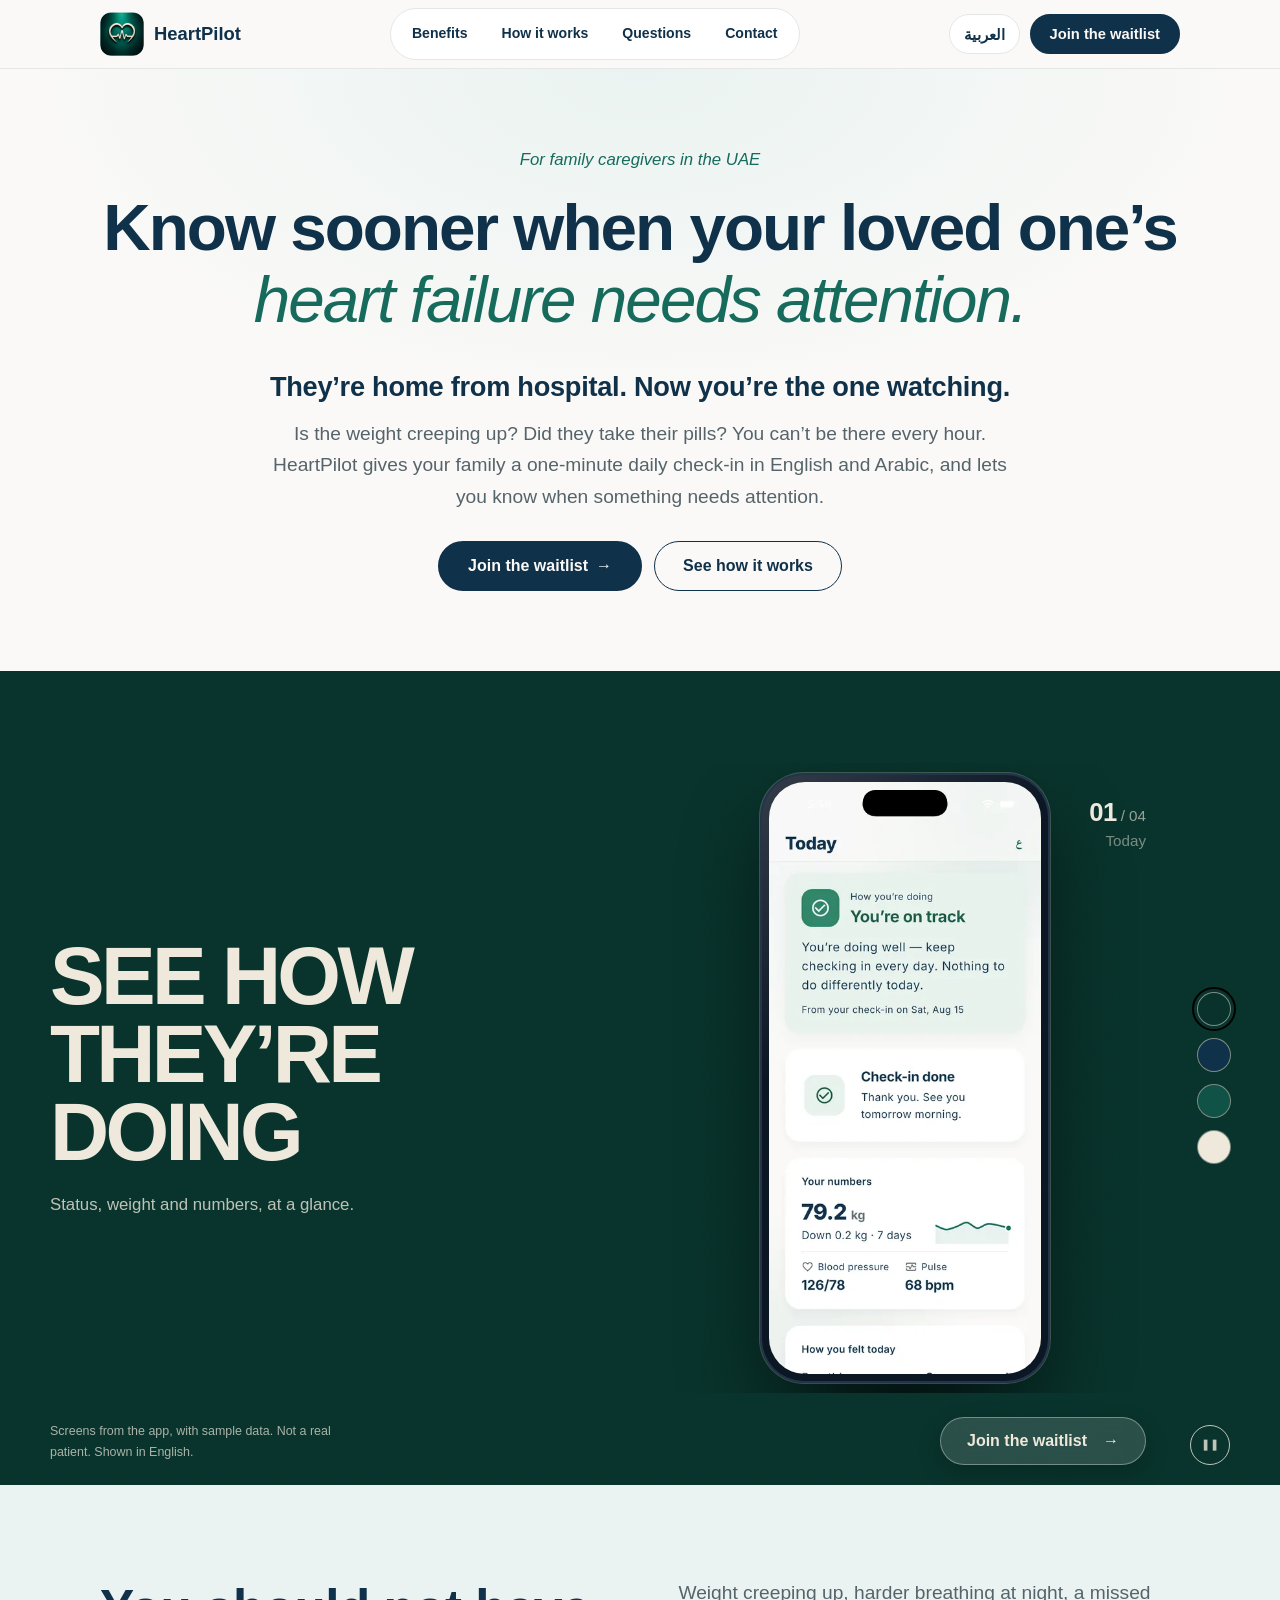
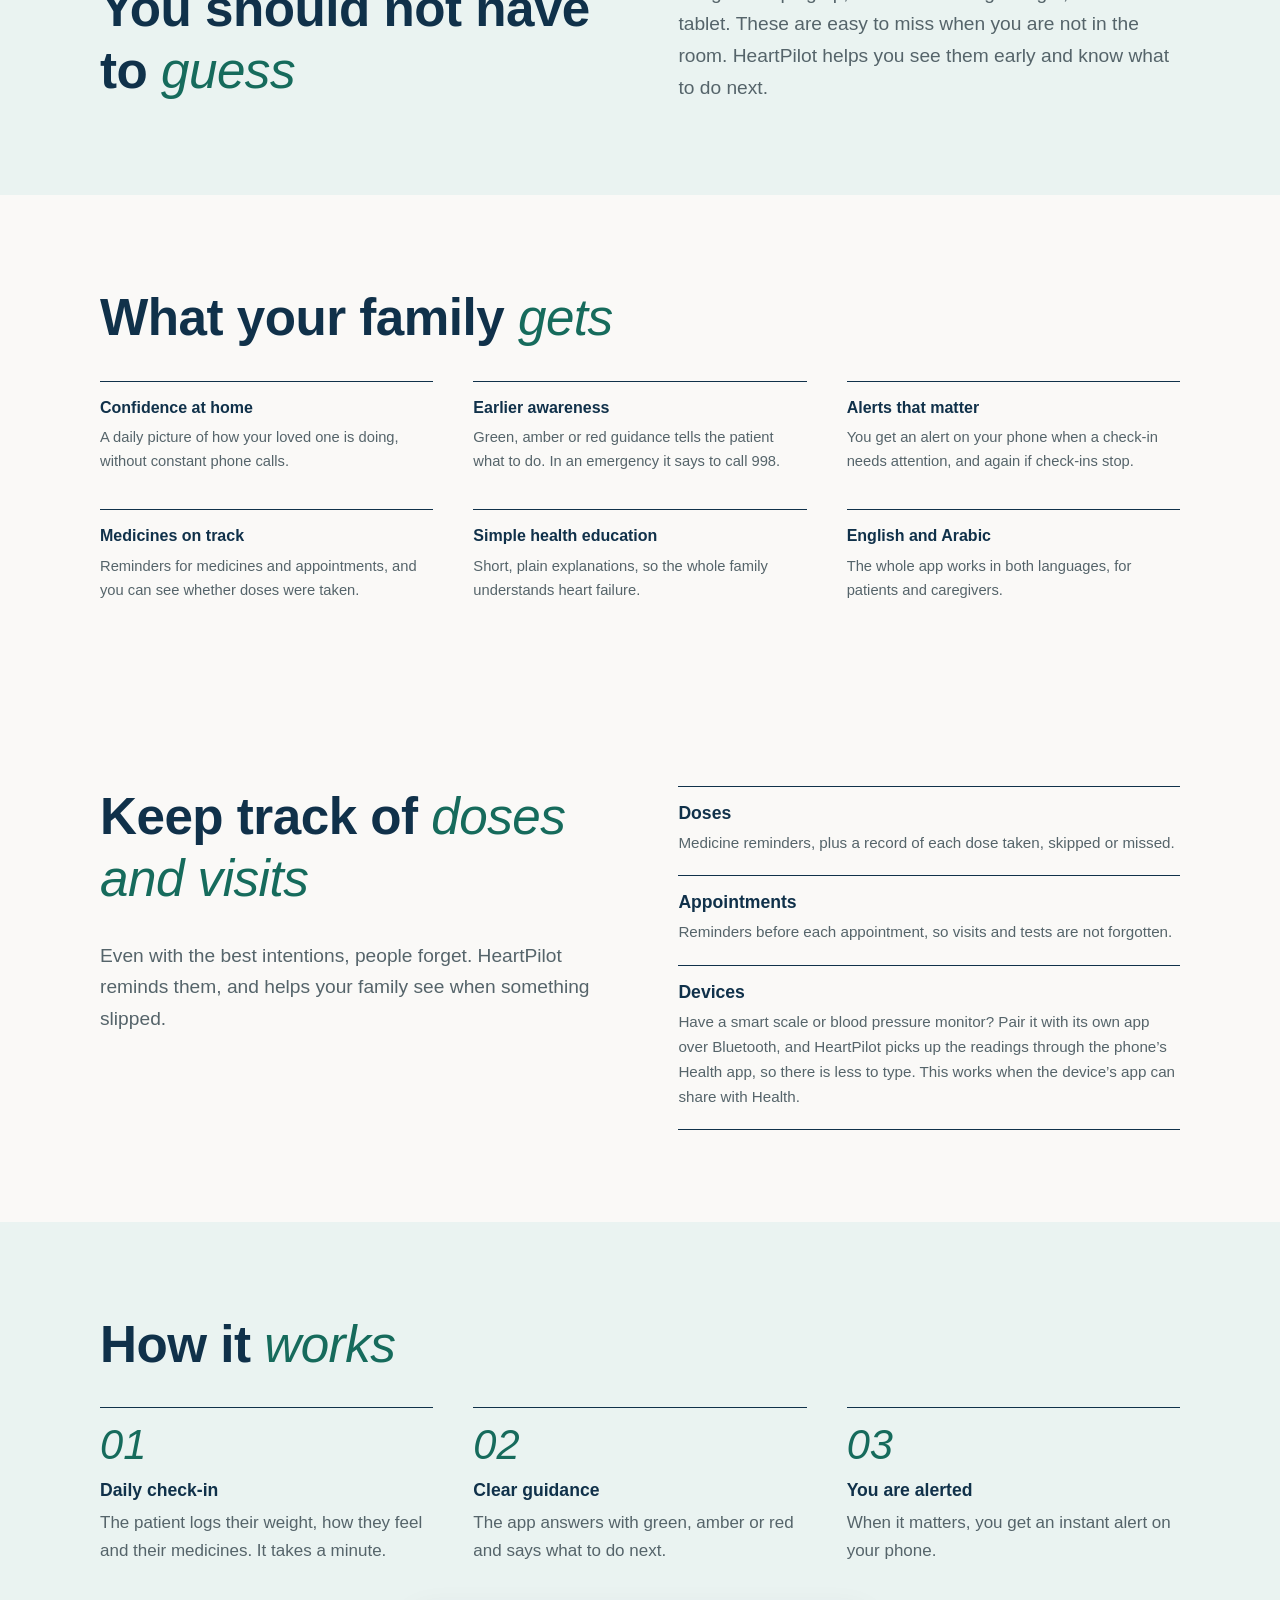
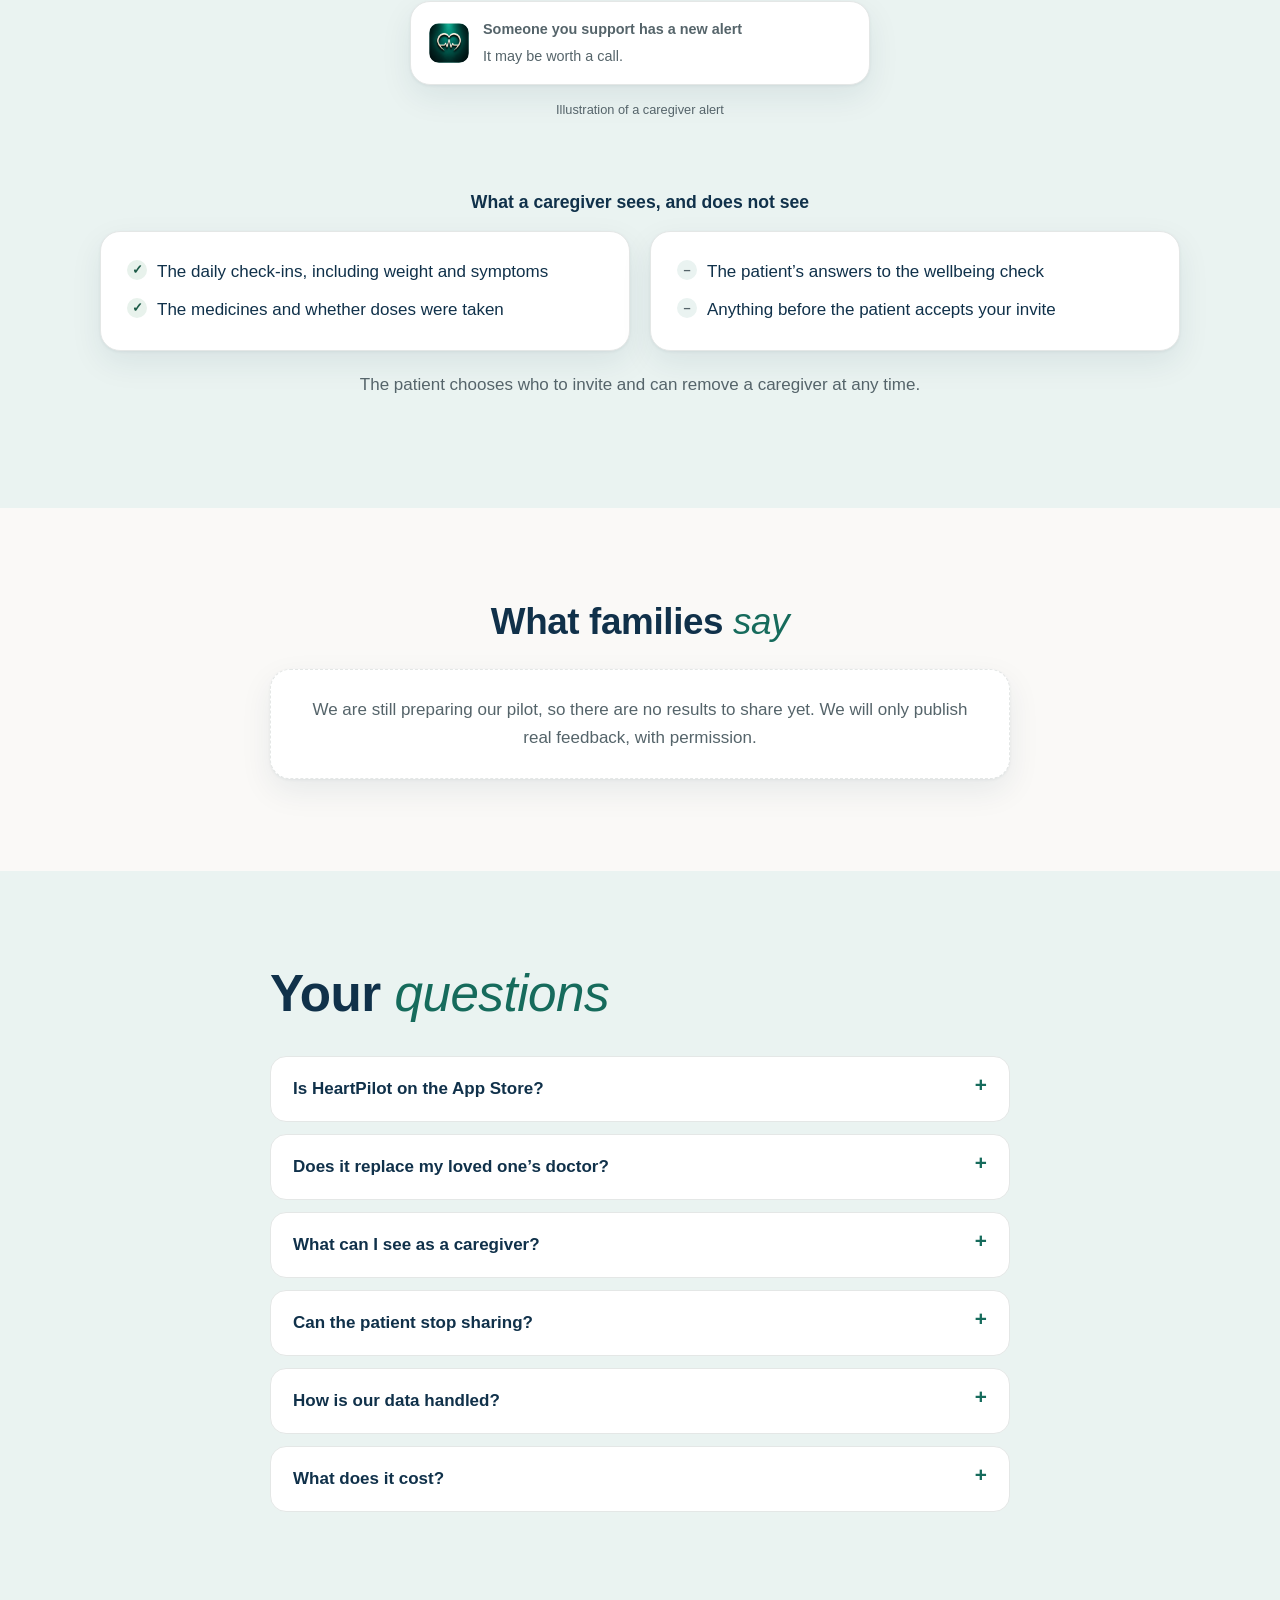
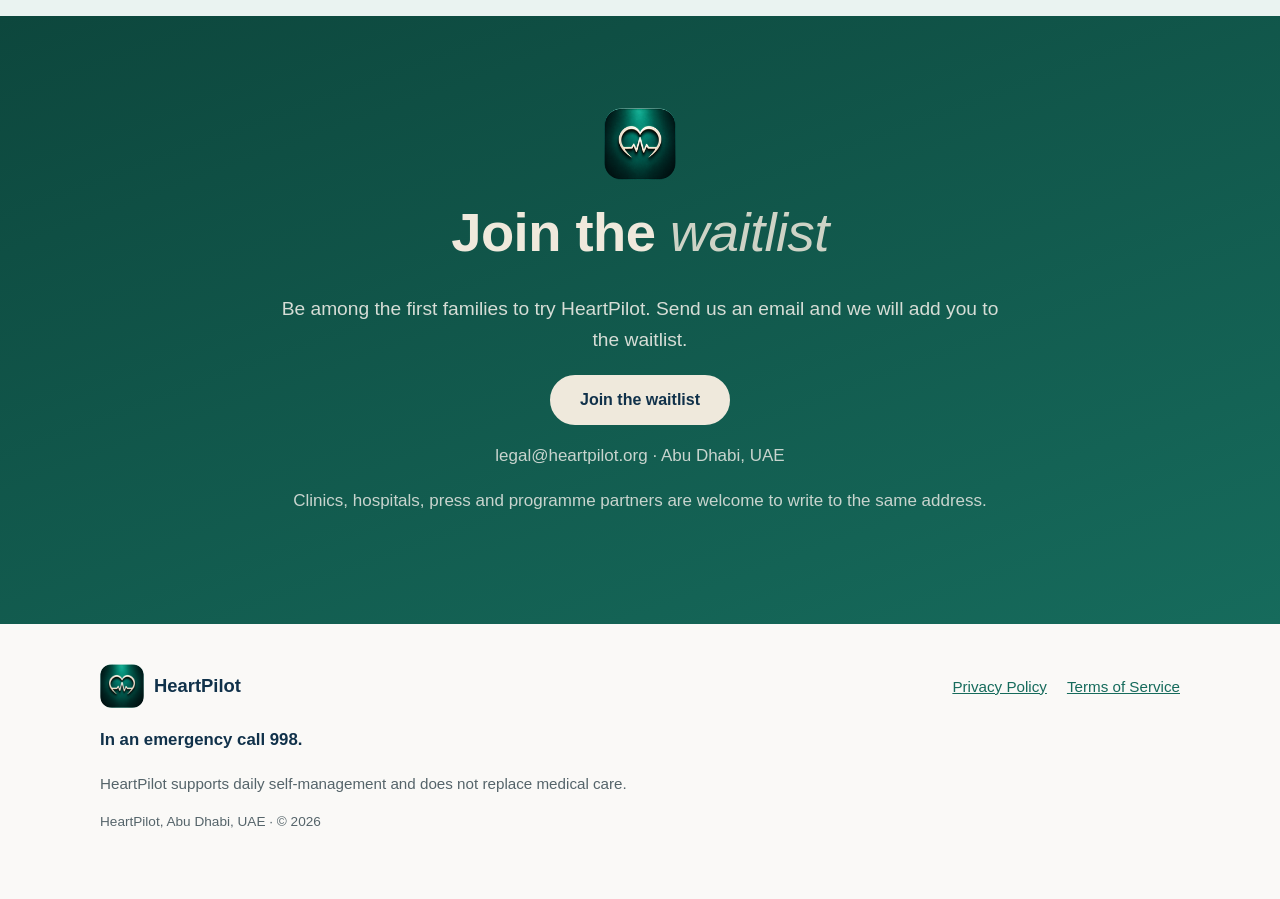
==== index.html @ 1397f82c "Full-bleed colourway swipe showcase for the app screens" ====
<!DOCTYPE html>
<html lang="en" dir="ltr">
<head>
<meta charset="utf-8">
<meta name="viewport" content="width=device-width, initial-scale=1">
<title>HeartPilot: heart failure care at home for UAE families | Join the waitlist</title>
<meta name="description" content="HeartPilot is a bilingual daily check-in app for people with heart failure. It tells patients what to do and alerts a family caregiver when it matters. In pilot preparation.">
<meta name="title-ar" content="هارت بايلوت: متابعة قصور القلب في البيت للعائلات في الإمارات | انضم إلى قائمة الانتظار">
<meta name="description-ar" content="هارت بايلوت تطبيق للفحص اليومي لمرضى قصور القلب بالعربية والإنجليزية. يخبر المريض بما يفعله وينبّه أحد أفراد العائلة عند الحاجة. قيد التحضير للتجربة.">
<meta name="theme-color" content="#FAF9F7" media="(prefers-color-scheme: light)">
<meta name="theme-color" content="#0B1E2B" media="(prefers-color-scheme: dark)">
<link rel="canonical" href="https://heartpilot.org/">
<link rel="icon" type="image/png" sizes="32x32" href="/assets/favicon-32.png">
<link rel="apple-touch-icon" href="/assets/apple-touch-icon.png">
<meta property="og:type" content="website">
<meta property="og:site_name" content="HeartPilot">
<meta property="og:title" content="HeartPilot: heart failure care at home for UAE families | Join the waitlist">
<meta property="og:description" content="HeartPilot is a bilingual daily check-in app for people with heart failure. It tells patients what to do and alerts a family caregiver when it matters. In pilot preparation.">
<meta property="og:url" content="https://heartpilot.org/">
<meta property="og:image" content="https://heartpilot.org/assets/og-image.png">
<meta property="og:image:width" content="1200">
<meta property="og:image:height" content="630">
<meta property="og:image:alt" content="HeartPilot, heart failure care that goes home with the patient">
<meta name="twitter:card" content="summary_large_image">
<meta name="twitter:title" content="HeartPilot: heart failure care at home for UAE families | Join the waitlist">
<meta name="twitter:description" content="HeartPilot is a bilingual daily check-in app for people with heart failure. It tells patients what to do and alerts a family caregiver when it matters. In pilot preparation.">
<meta name="twitter:image" content="https://heartpilot.org/assets/og-image.png">
<script type="application/ld+json">{"@context":"https://schema.org","@type":"Organization","name":"HeartPilot","url":"https://heartpilot.org/","logo":"https://heartpilot.org/assets/apple-touch-icon.png","email":"legal@heartpilot.org","address":{"@type":"PostalAddress","addressLocality":"Abu Dhabi","addressCountry":"AE"}}</script>
<link rel="stylesheet" href="/assets/css/styles.css">
<script src="/assets/js/main.js" defer></script>
</head>
<body>
<a class="skip" href="#main"><span data-l="en">Skip to content</span><span data-l="ar" lang="ar">انتقل إلى المحتوى</span></a>
<header class="site-header"><div class="wrap bar">
<a class="brand" href="/" aria-label="HeartPilot home" data-aria-en="HeartPilot home" data-aria-ar="HeartPilot، الصفحة الرئيسية"><img class="logo" src="/assets/logo-128.png" width="44" height="44" alt=""><span class="word">HeartPilot</span></a>
<nav class="pill-nav" aria-label="Page sections" data-aria-en="Page sections" data-aria-ar="أقسام الصفحة"><a href="#benefits"><span data-l="en">Benefits</span><span data-l="ar" lang="ar">المزايا</span></a><a href="#how"><span data-l="en">How it works</span><span data-l="ar" lang="ar">كيف يعمل</span></a><a href="#faq"><span data-l="en">Questions</span><span data-l="ar" lang="ar">أسئلة</span></a><a href="#contact"><span data-l="en">Contact</span><span data-l="ar" lang="ar">تواصل</span></a></nav>
<div class="tools">
<button type="button" class="lang" id="lang" aria-label="العربية, switch language to Arabic" data-aria-en="العربية, switch language to Arabic" data-aria-ar="English، التبديل إلى الإنجليزية"><span data-l="en" lang="ar">العربية</span><span data-l="ar">English</span></button>
<a class="btn btn-sm btn-dark" href="/#contact"><span data-l="en">Join the waitlist</span><span data-l="ar" lang="ar">انضم إلى قائمة الانتظار</span></a>
</div></div></header>
<main id="main">
<section class="hero"><div class="wrap center">
<p class="eyebrow tagline"><span data-l="en">For family caregivers in the UAE</span><span data-l="ar" lang="ar">لأفراد العائلة الذين يرعون مرضى قصور القلب في الإمارات</span></p>
<h1><span data-l="en">Know sooner when your loved one’s <em>heart failure needs attention.</em></span><span data-l="ar" lang="ar">اعرف مبكراً متى يحتاج مريض قصور القلب في عائلتك <em>إلى انتباه.</em></span></h1>
<p class="lead lead-hero"><span data-l="en"><strong>They’re home from hospital. Now you’re the one watching.</strong> Is the weight creeping up? Did they take their pills? You can’t be there every hour. HeartPilot gives your family a one-minute daily check-in in English and Arabic, and lets you know when something needs attention.</span><span data-l="ar" lang="ar"><strong>مريضكم عاد إلى البيت، والآن أنتم من يراقب.</strong> هل يزداد الوزن؟ هل أخذ أدويته؟ لا يمكنكم أن تكونوا بجانبه كل ساعة. يقدّم لكم هارت بايلوت فحصاً يومياً من دقيقة بالعربية والإنجليزية، ويُعلمكم عندما يحتاج أمر ما إلى انتباه.</span></p>
<div class="cta"><a class="btn btn-dark" href="#contact"><span data-l="en">Join the waitlist</span><span data-l="ar" lang="ar">انضم إلى قائمة الانتظار</span><i aria-hidden="true" class="arr">→</i></a><a class="btn btn-ghost" href="#how"><span data-l="en">See how it works</span><span data-l="ar" lang="ar">شاهد كيف يعمل</span></a></div>
</div></section>
<section class="show" id="screens" data-c="0" role="region" aria-roledescription="carousel" aria-label="Screens from the HeartPilot app, with sample data" data-aria-en="Screens from the HeartPilot app, with sample data" data-aria-ar="شاشات من تطبيق هارت بايلوت ببيانات تجريبية">
<div class="grain" aria-hidden="true"></div>
<h2 class="sr"><span data-l="en">Inside the app</span><span data-l="ar" lang="ar">داخل التطبيق</span></h2>
<div class="viewport"><div class="track" id="track"><div class="slide"><div class="si"><div class="s-copy"><h3 class="s-h"><span data-l="en">SEE HOW THEY’RE DOING</span><span data-l="ar" lang="ar">اعرفوا كيف حاله</span></h3><p><span data-l="en">Status, weight and numbers, at a glance.</span><span data-l="ar" lang="ar">الحالة والوزن والأرقام بنظرة واحدة.</span></p></div><div class="s-phone"><span class="shadow"></span><span class="ph2"><span class="notch"></span><img src="/assets/app-today.webp" width="420" height="913" alt="" loading="eager" decoding="async"></span></div><div class="s-meta"><b>01</b><span>/ 04</span><em><span data-l="en">Today</span><span data-l="ar" lang="ar">اليوم</span></em></div></div></div><div class="slide"><div class="si"><div class="s-copy"><h3 class="s-h"><span data-l="en">ONE MINUTE A DAY</span><span data-l="ar" lang="ar">دقيقة واحدة في اليوم</span></h3><p><span data-l="en">Weight and symptoms, in plain questions.</span><span data-l="ar" lang="ar">الوزن والأعراض بأسئلة بسيطة.</span></p></div><div class="s-phone"><span class="shadow"></span><span class="ph2"><span class="notch"></span><img src="/assets/app-checkin.webp" width="420" height="913" alt="" loading="eager" decoding="async"></span></div><div class="s-meta"><b>02</b><span>/ 04</span><em><span data-l="en">Daily check-in</span><span data-l="ar" lang="ar">الفحص اليومي</span></em></div></div></div><div class="slide"><div class="si"><div class="s-copy"><h3 class="s-h"><span data-l="en">DOSES, TAKEN OR MISSED</span><span data-l="ar" lang="ar">الجرعات، أُخذت أو فاتت</span></h3><p><span data-l="en">Reminders, and a record of every dose.</span><span data-l="ar" lang="ar">تذكيرات وسجل لكل جرعة.</span></p></div><div class="s-phone"><span class="shadow"></span><span class="ph2"><span class="notch"></span><img src="/assets/app-medicines.webp" width="420" height="913" alt="" loading="eager" decoding="async"></span></div><div class="s-meta"><b>03</b><span>/ 04</span><em><span data-l="en">Medicines</span><span data-l="ar" lang="ar">الأدوية</span></em></div></div></div><div class="slide"><div class="si"><div class="s-copy"><h3 class="s-h"><span data-l="en">SIMPLE HEALTH EDUCATION</span><span data-l="ar" lang="ar">تثقيف صحي مبسّط</span></h3><p><span data-l="en">Short, plain explanations for the whole family.</span><span data-l="ar" lang="ar">شروحات قصيرة وواضحة لكل العائلة.</span></p></div><div class="s-phone"><span class="shadow"></span><span class="ph2"><span class="notch"></span><img src="/assets/app-learn.webp" width="420" height="913" alt="" loading="eager" decoding="async"></span></div><div class="s-meta"><b>04</b><span>/ 04</span><em><span data-l="en">Learn</span><span data-l="ar" lang="ar">التعلّم</span></em></div></div></div><div class="slide" aria-hidden="true"><div class="si"><div class="s-copy"><h3 class="s-h"><span data-l="en">SEE HOW THEY’RE DOING</span><span data-l="ar" lang="ar">اعرفوا كيف حاله</span></h3><p><span data-l="en">Status, weight and numbers, at a glance.</span><span data-l="ar" lang="ar">الحالة والوزن والأرقام بنظرة واحدة.</span></p></div><div class="s-phone"><span class="shadow"></span><span class="ph2"><span class="notch"></span><img src="/assets/app-today.webp" width="420" height="913" alt="" loading="eager" decoding="async"></span></div><div class="s-meta"><b>01</b><span>/ 04</span><em><span data-l="en">Today</span><span data-l="ar" lang="ar">اليوم</span></em></div></div></div></div></div>
<div class="fixed"><div class="si fx">
<p class="show-cap"><span data-l="en">Screens from the app, with sample data. Not a real patient. Shown in English.</span><span data-l="ar" lang="ar">شاشات من التطبيق ببيانات تجريبية، وليست لمريض حقيقي. تظهر بالإنجليزية.</span></p>
<div class="swatches"><button type="button" class="sw on" data-i="0" aria-label="Show screen 1: Today" data-aria-en="Show screen 1: Today" data-aria-ar="عرض الشاشة 1: اليوم"></button><button type="button" class="sw" data-i="1" aria-label="Show screen 2: Daily check-in" data-aria-en="Show screen 2: Daily check-in" data-aria-ar="عرض الشاشة 2: الفحص اليومي"></button><button type="button" class="sw" data-i="2" aria-label="Show screen 3: Medicines" data-aria-en="Show screen 3: Medicines" data-aria-ar="عرض الشاشة 3: الأدوية"></button><button type="button" class="sw" data-i="3" aria-label="Show screen 4: Learn" data-aria-en="Show screen 4: Learn" data-aria-ar="عرض الشاشة 4: التعلّم"></button></div>
<a class="glass-cta" href="#contact"><span data-l="en">Join the waitlist</span><span data-l="ar" lang="ar">انضم إلى قائمة الانتظار</span><i aria-hidden="true" class="arr">→</i></a>
<button type="button" class="pause" id="pause" aria-pressed="false" aria-label="Pause the screens" data-aria-en="Pause the screens" data-aria-ar="إيقاف عرض الشاشات مؤقتاً">❚❚</button>
</div></div>
</section>
<section class="alt"><div class="wrap split">
<h2><span data-l="en">You should not have to <em>guess</em></span><span data-l="ar" lang="ar">لا ينبغي أن <em>تظل تخمّن</em></span></h2>
<p class="lead"><span data-l="en">Weight creeping up, harder breathing at night, a missed tablet. These are easy to miss when you are not in the room. HeartPilot helps you see them early and know what to do next.</span><span data-l="ar" lang="ar">زيادة الوزن شيئاً فشيئاً، وصعوبة التنفس في الليل، وجرعة منسية. أمور يسهل أن تفوتك حين لا تكون بجانب المريض. يساعدك هارت بايلوت على ملاحظتها مبكراً ومعرفة الخطوة التالية.</span></p>
</div></section>
<section id="benefits"><div class="wrap">
<div class="sec-head"><h2><span data-l="en">What your family <em>gets</em></span><span data-l="ar" lang="ar">ماذا <em>تحصل عائلتك</em></span></h2></div>
<ul class="grid"><li class="col"><h3><span data-l="en">Confidence at home</span><span data-l="ar" lang="ar">ثقة في البيت</span></h3><p><span data-l="en">A daily picture of how your loved one is doing, without constant phone calls.</span><span data-l="ar" lang="ar">صورة يومية عن حال مريضك، من دون اتصالات متكررة.</span></p></li><li class="col"><h3><span data-l="en">Earlier awareness</span><span data-l="ar" lang="ar">انتباه أبكر</span></h3><p><span data-l="en">Green, amber or red guidance tells the patient what to do. In an emergency it says to call 998.</span><span data-l="ar" lang="ar">إرشاد بالأخضر أو البرتقالي أو الأحمر يخبر المريض بما يفعله. وفي الطوارئ يطلب الاتصال بالرقم 998.</span></p></li><li class="col"><h3><span data-l="en">Alerts that matter</span><span data-l="ar" lang="ar">تنبيهات عند الحاجة</span></h3><p><span data-l="en">You get an alert on your phone when a check-in needs attention, and again if check-ins stop.</span><span data-l="ar" lang="ar">يصلك تنبيه على هاتفك عندما يحتاج تسجيل إلى انتباه، وعندما تتوقف التسجيلات.</span></p></li><li class="col"><h3><span data-l="en">Medicines on track</span><span data-l="ar" lang="ar">الأدوية في موعدها</span></h3><p><span data-l="en">Reminders for medicines and appointments, and you can see whether doses were taken.</span><span data-l="ar" lang="ar">تذكيرات بالأدوية والمواعيد، وترى هل أُخذت الجرعات.</span></p></li><li class="col"><h3><span data-l="en">Simple health education</span><span data-l="ar" lang="ar">تثقيف صحي مبسّط</span></h3><p><span data-l="en">Short, plain explanations, so the whole family understands heart failure.</span><span data-l="ar" lang="ar">شروحات قصيرة وواضحة ليفهم الجميع قصور القلب.</span></p></li><li class="col"><h3><span data-l="en">English and Arabic</span><span data-l="ar" lang="ar">العربية والإنجليزية</span></h3><p><span data-l="en">The whole app works in both languages, for patients and caregivers.</span><span data-l="ar" lang="ar">التطبيق كله بلغتين، للمرضى ولأفراد العائلة.</span></p></li></ul></div></section>
<section id="reminders"><div class="wrap split top">
<div><h2><span data-l="en">Keep track of <em>doses and visits</em></span><span data-l="ar" lang="ar">تابعوا <em>الجرعات والمواعيد</em></span></h2>
<p class="lead"><span data-l="en">Even with the best intentions, people forget. HeartPilot reminds them, and helps your family see when something slipped.</span><span data-l="ar" lang="ar">حتى مع أفضل النوايا، ينسى الناس. يذكّرهم هارت بايلوت، ويساعد عائلتكم على ملاحظة ما فات.</span></p></div>
<ul class="rows"><li class="row"><h3><span data-l="en">Doses</span><span data-l="ar" lang="ar">الجرعات</span></h3><p><span data-l="en">Medicine reminders, plus a record of each dose taken, skipped or missed.</span><span data-l="ar" lang="ar">تذكيرات بالأدوية، مع سجل لكل جرعة أُخذت أو تُركت أو فاتت.</span></p></li><li class="row"><h3><span data-l="en">Appointments</span><span data-l="ar" lang="ar">المواعيد</span></h3><p><span data-l="en">Reminders before each appointment, so visits and tests are not forgotten.</span><span data-l="ar" lang="ar">تذكيرات قبل كل موعد، حتى لا تُنسى الزيارات والفحوصات.</span></p></li><li class="row"><h3><span data-l="en">Devices</span><span data-l="ar" lang="ar">الأجهزة</span></h3><p><span data-l="en">Have a smart scale or blood pressure monitor? Pair it with its own app over Bluetooth, and HeartPilot picks up the readings through the phone’s Health app, so there is less to type. This works when the device’s app can share with Health.</span><span data-l="ar" lang="ar">هل لديكم ميزان ذكي أو جهاز ضغط؟ اربطوه بتطبيقه الخاص عبر البلوتوث، ويلتقط هارت بايلوت القراءات من تطبيق الصحة في الهاتف، فيقل ما يُكتب باليد. ينجح ذلك عندما يستطيع تطبيق الجهاز المشاركة مع تطبيق الصحة.</span></p></li></ul>
</div></section>
<section class="alt" id="how"><div class="wrap">
<div class="sec-head"><h2><span data-l="en">How it <em>works</em></span><span data-l="ar" lang="ar">كيف <em>يعمل</em></span></h2></div>
<ol class="steps">
<li class="step"><span class="num">01</span><h3><span data-l="en">Daily check-in</span><span data-l="ar" lang="ar">الفحص اليومي</span></h3><p><span data-l="en">The patient logs their weight, how they feel and their medicines. It takes a minute.</span><span data-l="ar" lang="ar">يسجّل المريض وزنه وشعوره وأدويته. يستغرق ذلك دقيقة واحدة.</span></p></li>
<li class="step"><span class="num">02</span><h3><span data-l="en">Clear guidance</span><span data-l="ar" lang="ar">إرشاد واضح</span></h3><p><span data-l="en">The app answers with green, amber or red and says what to do next.</span><span data-l="ar" lang="ar">يجيب التطبيق بالأخضر أو البرتقالي أو الأحمر ويقول ما يجب فعله بعد ذلك.</span></p></li>
<li class="step"><span class="num">03</span><h3><span data-l="en">You are alerted</span><span data-l="ar" lang="ar">يصلك تنبيه</span></h3><p><span data-l="en">When it matters, you get an instant alert on your phone.</span><span data-l="ar" lang="ar">عندما يستدعي الأمر ذلك، يصلك تنبيه فوري على هاتفك.</span></p></li>
</ol>
<div class="notif" role="img" aria-label="An illustration of a caregiver alert notification" data-aria-en="An illustration of a caregiver alert notification" data-aria-ar="رسم توضيحي لتنبيه يصل إلى أحد أفراد العائلة"><img class="logo" src="/assets/logo-128.png" width="40" height="40" alt=""><div><b><span data-l="en">Someone you support has a new alert</span><span data-l="ar" lang="ar">لدى شخص تدعمه تنبيه جديد</span></b><span><span data-l="en">It may be worth a call.</span><span data-l="ar" lang="ar">قد يستحق الأمر مكالمة.</span></span></div></div>
<p class="cap center"><span data-l="en">Illustration of a caregiver alert</span><span data-l="ar" lang="ar">رسم توضيحي لتنبيه يصل إلى أحد أفراد العائلة</span></p>
<h3 class="sub"><span data-l="en">What a caregiver sees, and does not see</span><span data-l="ar" lang="ar">ما يراه أحد أفراد العائلة وما لا يراه</span></h3>
<div class="two"><div class="card"><ul class="ticks"><li><span data-l="en">The daily check-ins, including weight and symptoms</span><span data-l="ar" lang="ar">التسجيلات اليومية، ومنها الوزن والأعراض</span></li><li><span data-l="en">The medicines and whether doses were taken</span><span data-l="ar" lang="ar">الأدوية، وهل أُخذت الجرعات</span></li></ul></div>
<div class="card"><ul class="crosses"><li><span data-l="en">The patient’s answers to the wellbeing check</span><span data-l="ar" lang="ar">إجابات المريض عن فحص الحالة النفسية</span></li><li><span data-l="en">Anything before the patient accepts your invite</span><span data-l="ar" lang="ar">أي شيء قبل أن يوافق المريض على دعوتك</span></li></ul></div></div>
<p class="center muted"><span data-l="en">The patient chooses who to invite and can remove a caregiver at any time.</span><span data-l="ar" lang="ar">المريض هو من يختار من يدعوه، ويمكنه إزالة أي شخص في أي وقت.</span></p>
</div></section>
<section id="proof"><div class="wrap narrow center">
<h2><span data-l="en">What families <em>say</em></span><span data-l="ar" lang="ar">ماذا <em>تقول العائلات</em></span></h2>
<!-- PLACEHOLDER: add real testimonials, pilot results or clinician endorsements here, with permission. Nothing is invented. -->
<div class="card ph-card"><p><span data-l="en">We are still preparing our pilot, so there are no results to share yet. We will only publish real feedback, with permission.</span><span data-l="ar" lang="ar">ما زلنا نحضّر للتجربة، فلا توجد نتائج لنشرها بعد. وسننشر فقط آراء حقيقية وبموافقة أصحابها.</span></p></div>
</div></section>
<section class="alt" id="faq"><div class="wrap narrow">
<div class="sec-head"><h2><span data-l="en">Your <em>questions</em></span><span data-l="ar" lang="ar">أسئلة <em>شائعة</em></span></h2></div>
<details class="faq"><summary><span data-l="en">Is HeartPilot on the App Store?</span><span data-l="ar" lang="ar">هل هارت بايلوت متوفر في App Store؟</span></summary><p><span data-l="en">Not yet. It is in pilot preparation and in TestFlight testing. Join the waitlist and we will tell you when you can try it.</span><span data-l="ar" lang="ar">ليس بعد. التطبيق قيد التحضير للتجربة ونختبره عبر TestFlight. انضم إلى قائمة الانتظار وسنخبرك عندما تتاح لك التجربة.</span></p></details><details class="faq"><summary><span data-l="en">Does it replace my loved one’s doctor?</span><span data-l="ar" lang="ar">هل يغني عن طبيب مريضي؟</span></summary><p><span data-l="en">No. HeartPilot supports daily self-management and does not replace medical care. In an emergency call 998.</span><span data-l="ar" lang="ar">لا. يساعد هارت بايلوت على المتابعة اليومية الذاتية، ولا يغني عن الرعاية الطبية. في حالة الطوارئ اتصل بالرقم 998.</span></p></details><details class="faq"><summary><span data-l="en">What can I see as a caregiver?</span><span data-l="ar" lang="ar">ماذا أرى بصفتي أحد أفراد العائلة؟</span></summary><p><span data-l="en">The daily check-ins, the medicines and whether doses were taken. You do not see the patient’s answers to the wellbeing check.</span><span data-l="ar" lang="ar">التسجيلات اليومية والأدوية وهل أُخذت الجرعات. لا ترى إجابات المريض عن فحص الحالة النفسية.</span></p></details><details class="faq"><summary><span data-l="en">Can the patient stop sharing?</span><span data-l="ar" lang="ar">هل يستطيع المريض إيقاف المشاركة؟</span></summary><p><span data-l="en">Yes. The patient chooses who to invite and can remove a caregiver at any time. Patients and caregivers can also delete their account inside the app.</span><span data-l="ar" lang="ar">نعم. المريض هو من يختار من يدعوه ويمكنه إزالة أي شخص في أي وقت. ويمكن للمريض ولأفراد العائلة أيضاً حذف حسابهم من داخل التطبيق.</span></p></details><details class="faq"><summary><span data-l="en">How is our data handled?</span><span data-l="ar" lang="ar">كيف تُعالج بياناتنا؟</span></summary><p><span data-l="en">Under our published Privacy Policy, which you can read before you join.</span><span data-l="ar" lang="ar">وفق سياسة الخصوصية المنشورة، ويمكنك قراءتها قبل الانضمام.</span></p></details><details class="faq"><summary><span data-l="en">What does it cost?</span><span data-l="ar" lang="ar">كم تبلغ التكلفة؟</span></summary><p><span data-l="en">Pricing has not been announced yet.</span><span data-l="ar" lang="ar">لم يُعلن عن الأسعار بعد.</span></p></details>
</div></section>
<section class="cta-band" id="contact"><div class="wrap narrow center">
<img class="logo logo-lg" src="/assets/logo-128.png" width="72" height="72" alt="">
<h2><span data-l="en">Join the <em>waitlist</em></span><span data-l="ar" lang="ar">انضم إلى <em>قائمة الانتظار</em></span></h2>
<p class="lead"><span data-l="en">Be among the first families to try HeartPilot. Send us an email and we will add you to the waitlist.</span><span data-l="ar" lang="ar">كن بين أولى العائلات التي تجرب هارت بايلوت. راسلنا وسنضيفك إلى قائمة الانتظار.</span></p>
<p><a class="btn" id="mail" href="mailto:legal@heartpilot.org?subject=HeartPilot%20waitlist" data-subj-en="HeartPilot waitlist" data-subj-ar="قائمة انتظار هارت بايلوت"><span data-l="en">Join the waitlist</span><span data-l="ar" lang="ar">انضم إلى قائمة الانتظار</span></a></p>
<p class="muted"><span dir="ltr" class="ltr">legal@heartpilot.org</span> · <span data-l="en">Abu Dhabi, UAE</span><span data-l="ar" lang="ar">أبوظبي، الإمارات</span></p>
<p class="muted"><span data-l="en">Clinics, hospitals, press and programme partners are welcome to write to the same address.</span><span data-l="ar" lang="ar">نرحب بالعيادات والمستشفيات والصحافة وشركاء البرامج للكتابة إلى العنوان نفسه.</span></p>
</div></section>
</main>
<footer class="site-footer"><div class="wrap">
<div class="foot-top"><span class="brand"><img class="logo" src="/assets/logo-128.png" width="44" height="44" alt=""><span class="word">HeartPilot</span></span>
<ul class="foot-links"><li><a href="/privacy-policy.html"><span data-l="en">Privacy Policy</span><span data-l="ar" lang="ar">سياسة الخصوصية</span></a></li><li><a href="/terms-of-service.html"><span data-l="en">Terms of Service</span><span data-l="ar" lang="ar">شروط الخدمة</span></a></li></ul></div>
<p class="emerg"><strong><span data-l="en">In an emergency call 998.</span><span data-l="ar" lang="ar">في حالة الطوارئ اتصل بالرقم 998.</span></strong></p>
<p><span data-l="en">HeartPilot supports daily self-management and does not replace medical care.</span><span data-l="ar" lang="ar">يساعد هارت بايلوت على المتابعة اليومية الذاتية، ولا يغني عن الرعاية الطبية.</span></p>
<p class="small"><span data-l="en">HeartPilot, Abu Dhabi, UAE</span><span data-l="ar" lang="ar">هارت بايلوت، أبوظبي، الإمارات العربية المتحدة</span> · &copy; 2026</p>
</div></footer>
</body>
</html>
---- assets/css/styles.css ----
/* HeartPilot landing page. Arial throughout, no external requests.
   Colours are the app's own theme: brand teal #166B5C, navy #10314A, canvas #FAF9F7, and the cream of the app icon. */
:root{
  --bg:#FAF9F7;--surface:#fff;--ink:#10314A;--muted:#55646A;--line:#E4E7E6;--alt:#EAF3F1;
  --teal:#166B5C;--teal-ink:#fff;--teal-text:#166B5C;--deep:#0D473D;--cream:#EFE9DC;
  --g:#2E8367;--a:#C9821F;--r:#BF453B;
  --shadow:0 1px 3px rgba(16,49,74,.06),0 12px 32px rgba(16,49,74,.08);
  --font:Arial,"Helvetica Neue",Helvetica,sans-serif;--radius:20px;
}
@media (prefers-color-scheme:dark){:root{
  --bg:#0C1B26;--surface:#12293A;--ink:#EDEFEA;--muted:#A9B6BC;--line:#234052;--alt:#0F2330;
  --teal:#79B0A5;--teal-ink:#08322B;--teal-text:#8CC2B7;--deep:#08322B;
  --shadow:0 1px 3px rgba(0,0,0,.4),0 16px 40px rgba(0,0,0,.35);
}}
*,*::before,*::after{box-sizing:border-box}
html{scroll-behavior:smooth;scroll-padding-top:84px;-webkit-text-size-adjust:100%}
body{margin:0;background:var(--bg);color:var(--ink);font-family:var(--font);font-size:17px;line-height:1.65;-webkit-font-smoothing:antialiased}
html[lang=ar] body{line-height:1.85}
html[lang=en] [data-l=ar],html[lang=ar] [data-l=en]{display:none!important}
img,svg{max-width:100%}
a{color:var(--teal-text)}
h1,h2,h3{font-family:var(--font);color:var(--ink);line-height:1.2;margin:0 0 .5em;font-weight:700}
html[lang=ar] h1,html[lang=ar] h2,html[lang=ar] h3{line-height:1.45}
h1{font-size:clamp(2rem,5.6vw,3.4rem);letter-spacing:-.02em}
h2{font-size:clamp(1.6rem,3.8vw,2.3rem);letter-spacing:-.01em}
h3{font-size:1.1rem}
html[lang=ar] h1,html[lang=ar] h2{letter-spacing:0}
p{margin:0 0 1em}
.wrap{width:min(1080px,100% - 40px);margin-inline:auto}
.narrow{max-width:740px}.center{text-align:center}
.muted{color:var(--muted)}.ltr{unicode-bidi:isolate}
.lead{font-size:clamp(1.05rem,2.2vw,1.2rem);color:var(--muted)}
:focus-visible{outline:3px solid var(--teal-text);outline-offset:3px;border-radius:6px}
.skip{position:absolute;inset-inline-start:12px;top:-60px;background:var(--ink);color:var(--bg);padding:10px 16px;border-radius:10px;z-index:100;text-decoration:none}
.skip:focus{top:12px}
/* buttons */
.btn{display:inline-flex;align-items:center;justify-content:center;min-height:50px;padding:0 28px;border-radius:999px;background:var(--teal);color:var(--teal-ink);font:700 1rem var(--font);text-decoration:none;border:2px solid var(--teal);cursor:pointer;transition:transform .2s,box-shadow .2s;white-space:nowrap}
.btn:hover{transform:translateY(-2px);box-shadow:0 10px 24px rgba(22,107,92,.28)}
.btn-sm{min-height:40px;padding:0 18px;font-size:.92rem}
/* header */
.site-header{position:sticky;top:0;z-index:50;background:color-mix(in srgb,var(--bg) 88%,transparent);backdrop-filter:blur(14px);-webkit-backdrop-filter:blur(14px);border-block-end:1px solid var(--line)}
.bar{display:flex;align-items:center;justify-content:space-between;gap:12px;min-height:68px}
.brand{display:inline-flex;align-items:center;gap:10px;color:var(--ink);text-decoration:none;font-weight:700;font-size:1.15rem}
.logo{width:44px;height:44px;border-radius:12px;display:block}.logo-lg{width:72px;height:72px;border-radius:18px;margin:0 auto 20px}
.tools{display:flex;align-items:center;gap:10px}
.lang{min-height:40px;padding:0 14px;border-radius:999px;border:1px solid var(--line);background:var(--surface);color:var(--ink);font:700 .92rem var(--font);cursor:pointer}
.lang:hover{border-color:var(--ink)}
@media (max-width:420px){.btn-sm{padding:0 12px;font-size:.85rem}.brand .word{display:none}}
/* hero (layout after the supplied reference: centred headline, italic second line, glass cards around a central visual) */
.hero{padding:clamp(36px,6vw,80px) 0 clamp(40px,6vw,72px);background:radial-gradient(900px 480px at 50% 0%,var(--alt),transparent 70%);overflow:hidden}
.eyebrow{display:inline-block;margin:0 0 18px;color:var(--teal-text);font-style:italic;font-size:1.05rem}
html[lang=ar] .eyebrow{font-style:normal;font-weight:700;font-size:.95rem}
.hero h1{font-size:clamp(2.1rem,5.2vw,4.1rem);line-height:1.1;letter-spacing:-.03em;max-width:19em;margin-inline:auto;text-wrap:balance}
.hero h1 em{display:block;font-style:italic;font-weight:400;color:var(--teal-text)}
html[lang=ar] .hero h1{font-size:clamp(1.8rem,4.4vw,3.3rem);line-height:1.4}html[lang=ar] .hero h1 em{font-style:normal;font-weight:700}
.hero .lead{max-width:40em;margin:0 auto 28px}
.cta{display:flex;flex-wrap:wrap;gap:12px;justify-content:center;margin:0 0 8px}
.btn-dark{background:var(--ink);border-color:var(--ink);color:var(--bg)}
.btn-dark:hover{box-shadow:0 10px 24px rgba(16,49,74,.3)}
.btn-ghost{background:var(--surface);color:var(--ink);border:1px solid var(--line)}
.btn-ghost:hover{border-color:var(--ink);box-shadow:none}
.arr{font-style:normal;margin-inline-start:8px}html[dir=rtl] .arr{display:inline-block;transform:scaleX(-1)}
.stage{position:relative;max-width:1040px;margin:44px auto 0;height:clamp(420px,52vw,560px);clip-path:inset(0 -300px 0 -300px)}
.badge{position:absolute;inset-inline-end:7%;top:18px;width:104px;height:104px;color:var(--teal-text);z-index:5}
.badge svg{width:100%;height:100%;overflow:visible}
.badge text{font:700 9.5px Arial,sans-serif;letter-spacing:.18em;fill:currentColor}
html[lang=ar] .badge text{letter-spacing:0;font-size:11px}
.spin{transform-origin:60px 60px;animation:spin 28s linear infinite}
@keyframes spin{to{transform:rotate(360deg)}}
@media (max-width:640px){.badge{display:none}}
.notch{position:absolute;top:18px;inset-inline:0;margin-inline:auto;width:84px;height:24px;background:#000;border-radius:14px;z-index:2}
.screen{height:100%;border-radius:34px;background:#FAF9F7;padding:52px 14px 14px;display:flex;flex-direction:column;gap:10px;color:#10314A;overflow:hidden}
.s-top b{font-size:1.4rem}
.s-card{border-radius:18px;padding:14px;text-align:start}
.s-ok{display:flex;gap:12px;align-items:center;background:#E8F2EC}
.s-ico{width:42px;height:42px;border-radius:13px;background:#2E8367;display:grid;place-items:center;flex:none}
.s-ok small,.s-num small{display:block;font-size:.72rem;color:#5F6B70}
.s-ok strong{font-size:1.02rem;color:#1C5A47;line-height:1.25;display:block}
.s-num{background:#fff;box-shadow:0 2px 10px rgba(16,49,74,.07);position:relative}
.s-num strong{font-size:1.9rem;line-height:1.2}.s-num i{font-size:.9rem;font-style:normal;color:#5F6B70}
.spark{width:96px;position:absolute;inset-inline-end:14px;bottom:16px;color:#166B5C}
.s-done{background:#fff;box-shadow:0 2px 10px rgba(16,49,74,.07);display:flex;flex-direction:column;gap:2px}
.s-done b{font-size:.95rem}.s-done span{font-size:.8rem;color:#5F6B70}
.gcard{position:absolute;width:210px;padding:16px 18px;border-radius:20px;background:color-mix(in srgb,var(--surface) 82%,transparent);backdrop-filter:blur(12px);-webkit-backdrop-filter:blur(12px);border:1px solid var(--line);box-shadow:var(--shadow);text-align:start;z-index:5}
.gcard b{display:block;font-size:.95rem;margin:8px 0 4px}.gcard span{font-size:.85rem;color:var(--muted);display:block}
.gcard svg{color:var(--teal-text)}.gcard .logo{width:30px;height:30px;border-radius:8px}
.g-left{inset-inline-start:1%;top:170px;transform:rotate(-6deg)}
.g-right{inset-inline-end:1%;top:230px;transform:rotate(5deg)}
html[dir=rtl] .g-left{transform:rotate(6deg)}html[dir=rtl] .g-right{transform:rotate(-5deg)}
.stage-note{position:absolute;inset-inline-start:3%;top:60px;margin:0;font-size:.85rem;color:var(--muted);text-align:start;max-width:200px;z-index:5}
.stage-note i{display:block;width:28px;height:2px;background:var(--line);margin-bottom:8px}
.stage-tag{position:absolute;inset-inline-end:2%;bottom:56px;margin:0;font-size:.85rem;color:var(--muted);text-align:end;max-width:170px;z-index:5}
.cap{font-size:.8rem;color:var(--muted);margin:0;padding:14px 0 28px}
@media (max-width:900px){.gcard{width:170px;padding:12px 14px}.g-left{top:150px}.g-right{top:215px}.stage-note,.stage-tag{display:none}}
@media (max-width:640px){.stage{height:480px}.phone{height:520px}.g-left{inset-inline-start:-6px;top:385px;width:150px}.g-right{inset-inline-end:-6px;top:415px;width:150px}.gcard span{display:none}}
/* header pill nav */
.pill-nav{display:flex;gap:2px;padding:5px;border-radius:999px;background:var(--surface);border:1px solid var(--line)}
.pill-nav a{padding:8px 16px;border-radius:999px;text-decoration:none;color:var(--ink);font-weight:700;font-size:.88rem}
.pill-nav a:hover{background:var(--alt)}
@media (max-width:860px){.pill-nav{display:none}}
/* sections */
section{padding:clamp(52px,8vw,92px) 0}
.alt{background:var(--alt)}
.sec-head{margin-bottom:32px;text-align:center}
.card{background:var(--surface);border:1px solid var(--line);border-radius:var(--radius);padding:26px;box-shadow:var(--shadow)}
.card p{color:var(--muted);margin:0}
.grid,.steps{list-style:none;margin:0;padding:0;display:grid;grid-template-columns:repeat(3,1fr);gap:20px}
.num{display:grid;place-items:center;width:38px;height:38px;border-radius:12px;background:var(--teal);color:var(--teal-ink);font-weight:700;margin-bottom:14px}
.notif{display:flex;gap:14px;align-items:center;max-width:460px;margin:36px auto 0;padding:14px 18px;border-radius:20px;background:var(--surface);border:1px solid var(--line);box-shadow:var(--shadow)}
.notif .logo{width:40px;height:40px;border-radius:10px;flex:none}
.notif b{display:block;font-size:.95rem}.notif span{font-size:.9rem;color:var(--muted)}
.sub{text-align:center;margin:44px 0 18px}
.two{display:grid;grid-template-columns:1fr 1fr;gap:20px;margin-bottom:20px}
.ticks,.crosses{list-style:none;margin:0;padding:0}
.ticks li,.crosses li{position:relative;padding-inline-start:30px;margin:0 0 10px}
.ticks li:last-child,.crosses li:last-child{margin:0}
.ticks li::before,.crosses li::before{position:absolute;inset-inline-start:0;top:.15em;width:20px;height:20px;border-radius:50%;display:grid;place-items:center;font-size:.8rem;font-weight:700;line-height:1}
.ticks li::before{content:"✓";background:#E8F2EC;color:#1C5A47}
.crosses li::before{content:"–";background:var(--alt);color:var(--muted)}
.ph-card{margin-top:24px;border-style:dashed}
.faq{background:var(--surface);border:1px solid var(--line);border-radius:16px;margin:0 0 12px;padding:0 22px}
.faq summary{cursor:pointer;font-weight:700;padding:18px 0;list-style:none;display:flex;justify-content:space-between;gap:12px}
.faq summary::-webkit-details-marker{display:none}
.faq summary::after{content:"+";font-size:1.3rem;color:var(--teal-text);line-height:1}
.faq[open] summary::after{content:"–"}
.faq p{color:var(--muted);padding-bottom:18px;margin:0}
.cta-band{background:linear-gradient(160deg,var(--deep),var(--teal));color:#EFE9DC}
.cta-band h2{color:#EFE9DC}.cta-band .lead{color:#D6DDD6}.cta-band .muted{color:#C8D4CE}
.cta-band .btn{background:#EFE9DC;border-color:#EFE9DC;color:#10314A}
.site-footer{padding:40px 0 52px;font-size:.95rem;color:var(--muted)}
.foot-top{display:flex;flex-wrap:wrap;gap:16px;justify-content:space-between;align-items:center;margin-bottom:18px}
.foot-links{display:flex;gap:20px;list-style:none;margin:0;padding:0}
.emerg{color:var(--ink);font-size:1.05rem}.small{font-size:.85rem}
@media (max-width:900px){.grid,.steps{grid-template-columns:1fr 1fr}.two{grid-template-columns:1fr}}
@media (max-width:620px){.grid,.steps{grid-template-columns:1fr}.card{padding:22px}}
@keyframes rise{from{opacity:0;transform:translateY(24px)}to{opacity:1;transform:none}}
@media (prefers-reduced-motion:reduce){*,*::before,*::after{animation:none!important;transition:none!important;scroll-behavior:auto!important}}

/* editorial touches after the supplied references */
h2 em{font-style:italic;font-weight:400;color:var(--teal-text)}
html[lang=ar] h2 em{font-style:normal;font-weight:700}
.btn-ghost{background:transparent;border:1.5px solid var(--ink)}
.split{display:grid;grid-template-columns:1fr 1fr;gap:clamp(24px,6vw,80px);align-items:center}
.split h2{font-size:clamp(2rem,4.6vw,3.2rem);margin:0}
.split .lead{margin:0}
@media (max-width:760px){.split{grid-template-columns:1fr}}
.grid{gap:36px 40px}
.col{list-style:none;border-top:1px solid var(--ink);padding-top:16px}
.col h3{font-size:1rem;margin:0 0 8px}.col p{font-size:.92rem;color:var(--muted);margin:0}
.steps{gap:36px 40px}
.step{list-style:none;border-top:1px solid var(--ink);padding-top:16px}
.step .num{display:block;width:auto;height:auto;background:none;color:var(--teal-text);font-size:2.6rem;font-style:italic;font-weight:400;line-height:1;margin-bottom:14px}
.step h3{margin:0 0 8px}.step p{color:var(--muted);margin:0}
.sec-head{text-align:start;max-width:none}
.sec-head h2{font-size:clamp(2rem,4.6vw,3.2rem)}
.cta-band h2{font-size:clamp(2rem,5vw,3.4rem)}
.cta-band h2 em{color:#EFE9DC;opacity:.85}
.lead-hero{max-width:34em}
.lead-hero strong{display:block;color:var(--ink);font-size:clamp(1.25rem,2.8vw,1.7rem);line-height:1.3;margin-bottom:.5em;letter-spacing:-.01em}
.split.top{align-items:start}
.rows{list-style:none;margin:0;padding:0}
.row{border-top:1px solid var(--ink);padding:16px 0 20px}
.row:last-child{border-bottom:1px solid var(--ink)}
.row h3{margin:0 0 6px}.row p{margin:0;color:var(--muted);font-size:.95rem}
#reminders h2{margin-bottom:.6em}


/* showcase: full-bleed colour blocks; the whole slide swipes left while the background blends to the next colourway */
.sr{position:absolute;width:1px;height:1px;overflow:hidden;clip:rect(0 0 0 0);white-space:nowrap}
.show{position:relative;overflow:hidden;color:#EFE9DC;background:#08322B;transition:background-color .55s ease,color .55s ease;isolation:isolate}
.show[data-c="0"]{background:#08322B;color:#EFE9DC}
.show[data-c="1"]{background:#10314A;color:#EFE9DC}
.show[data-c="2"]{background:#115247;color:#EFE9DC}
.show[data-c="3"]{background:#EFE9DC;color:#10314A}
.grain{position:absolute;inset:0;z-index:3;pointer-events:none;opacity:.16;mix-blend-mode:overlay;background-image:url("data:image/svg+xml;utf8,<svg xmlns='http://www.w3.org/2000/svg' width='160' height='160'><filter id='n'><feTurbulence type='fractalNoise' baseFrequency='.9' numOctaves='2' stitchTiles='stitch'/></filter><rect width='100%25' height='100%25' filter='url(%23n)' opacity='.7'/></svg>")}
.viewport{overflow:hidden;position:relative;z-index:1}
.track{display:flex;width:500%;direction:ltr;transition:transform .55s cubic-bezier(.16,.92,.24,1.05);will-change:transform}
.track.snap{transition:none}
.slide{width:20%;flex:none;height:clamp(600px,70vh,720px)}
html[dir=rtl] .slide{direction:rtl}
.si{width:min(1180px,100% - 48px);margin-inline:auto;height:100%;position:relative}
.slide .si{display:grid;grid-template-columns:minmax(0,1.1fr) minmax(0,.9fr);align-items:center;gap:24px;padding-inline-end:84px}
.s-h{font:900 clamp(2.4rem,6.4vw,5.4rem)/.95 var(--font);letter-spacing:-.045em;text-transform:uppercase;margin:0 0 20px;color:inherit}
html[lang=ar] .s-h{text-transform:none;letter-spacing:0;line-height:1.25;font-size:clamp(2.2rem,5.6vw,4.6rem)}
.s-copy p{max-width:22em;opacity:.78;margin:0;font-size:1.05rem;color:inherit}
.s-phone{position:relative;justify-self:center;width:min(290px,100%)}
.ph2{position:relative;display:block;background:#0B1623;border-radius:44px;padding:9px;box-shadow:0 0 0 1px rgba(239,233,220,.22),inset 0 0 0 2px #223249,0 40px 80px rgba(0,0,0,.45);background-image:linear-gradient(135deg,rgba(255,255,255,.16),transparent 35%)}
.ph2 img{display:block;width:100%;height:auto;border-radius:36px}
.ph2 .notch{top:17px}
.shadow{position:absolute;left:8%;right:8%;bottom:-26px;height:34px;background:radial-gradient(closest-side,rgba(0,0,0,.55),transparent);filter:blur(8px)}
.s-meta{position:absolute;top:34px;inset-inline-end:84px;text-align:end;line-height:1.2}
.s-meta b{font-size:1.6rem;letter-spacing:-.02em}.s-meta span{opacity:.6;font-size:.95rem;margin-inline-start:4px}.s-meta em{display:block;font-style:normal;opacity:.8;font-size:.9rem;margin-top:4px}
.fixed{position:absolute;inset:0;z-index:4;pointer-events:none}
.fixed .si{height:100%}
.fixed > .si > *{pointer-events:auto}
.show-cap{position:absolute;inset-inline-start:0;bottom:22px;margin:0;font-size:.78rem;opacity:.7;max-width:24em}
.swatches{position:absolute;inset-inline-end:0;top:50%;transform:translateY(-50%);display:flex;flex-direction:column;gap:14px}
.sw{width:32px;height:32px;border-radius:50%;padding:0;cursor:pointer;border:0;box-shadow:0 0 0 1px rgba(239,233,220,.5);transition:transform .3s}
.sw:nth-child(1){background:#08322B}.sw:nth-child(2){background:#10314A}.sw:nth-child(3){background:#115247}.sw:nth-child(4){background:#EFE9DC}
.show[data-c="3"] .sw{box-shadow:0 0 0 1px rgba(16,49,74,.45)}
.sw.on{outline:2px solid currentColor;outline-offset:4px}
.show :focus-visible{outline:3px solid currentColor;outline-offset:4px}
.glass-cta{position:absolute;inset-inline-end:84px;bottom:20px;display:inline-flex;align-items:center;gap:8px;min-height:48px;padding:0 26px;border-radius:999px;background:rgba(255,255,255,.14);border:1px solid rgba(255,255,255,.35);backdrop-filter:blur(14px);-webkit-backdrop-filter:blur(14px);color:inherit;font:700 1rem var(--font);text-decoration:none;box-shadow:0 8px 24px rgba(0,0,0,.2)}
.show[data-c="3"] .glass-cta{background:rgba(16,49,74,.1);border-color:rgba(16,49,74,.35)}
.glass-cta:hover{background:rgba(255,255,255,.24)}
.pause{position:absolute;inset-inline-end:0;bottom:20px;width:40px;height:40px;border-radius:50%;border:1px solid currentColor;background:none;color:inherit;font-size:.7rem;cursor:pointer;opacity:.8}
@media (max-width:760px){
  .slide{height:640px}
  .slide .si{grid-template-columns:1fr;align-content:start;padding-inline-end:56px;padding-top:44px;gap:20px}
  .s-h{font-size:clamp(2.1rem,10vw,3rem)}
  .s-phone{width:min(200px,60%);justify-self:center}
  .s-meta{top:12px;inset-inline-end:56px}
  .swatches{gap:10px}.sw{width:30px;height:30px}
  .glass-cta{inset-inline-end:56px;bottom:16px;min-height:44px;padding:0 18px;font-size:.92rem}
  .show-cap{display:none}.pause{bottom:16px}
}
@media (prefers-reduced-motion:reduce){.track,.show{transition:none}}
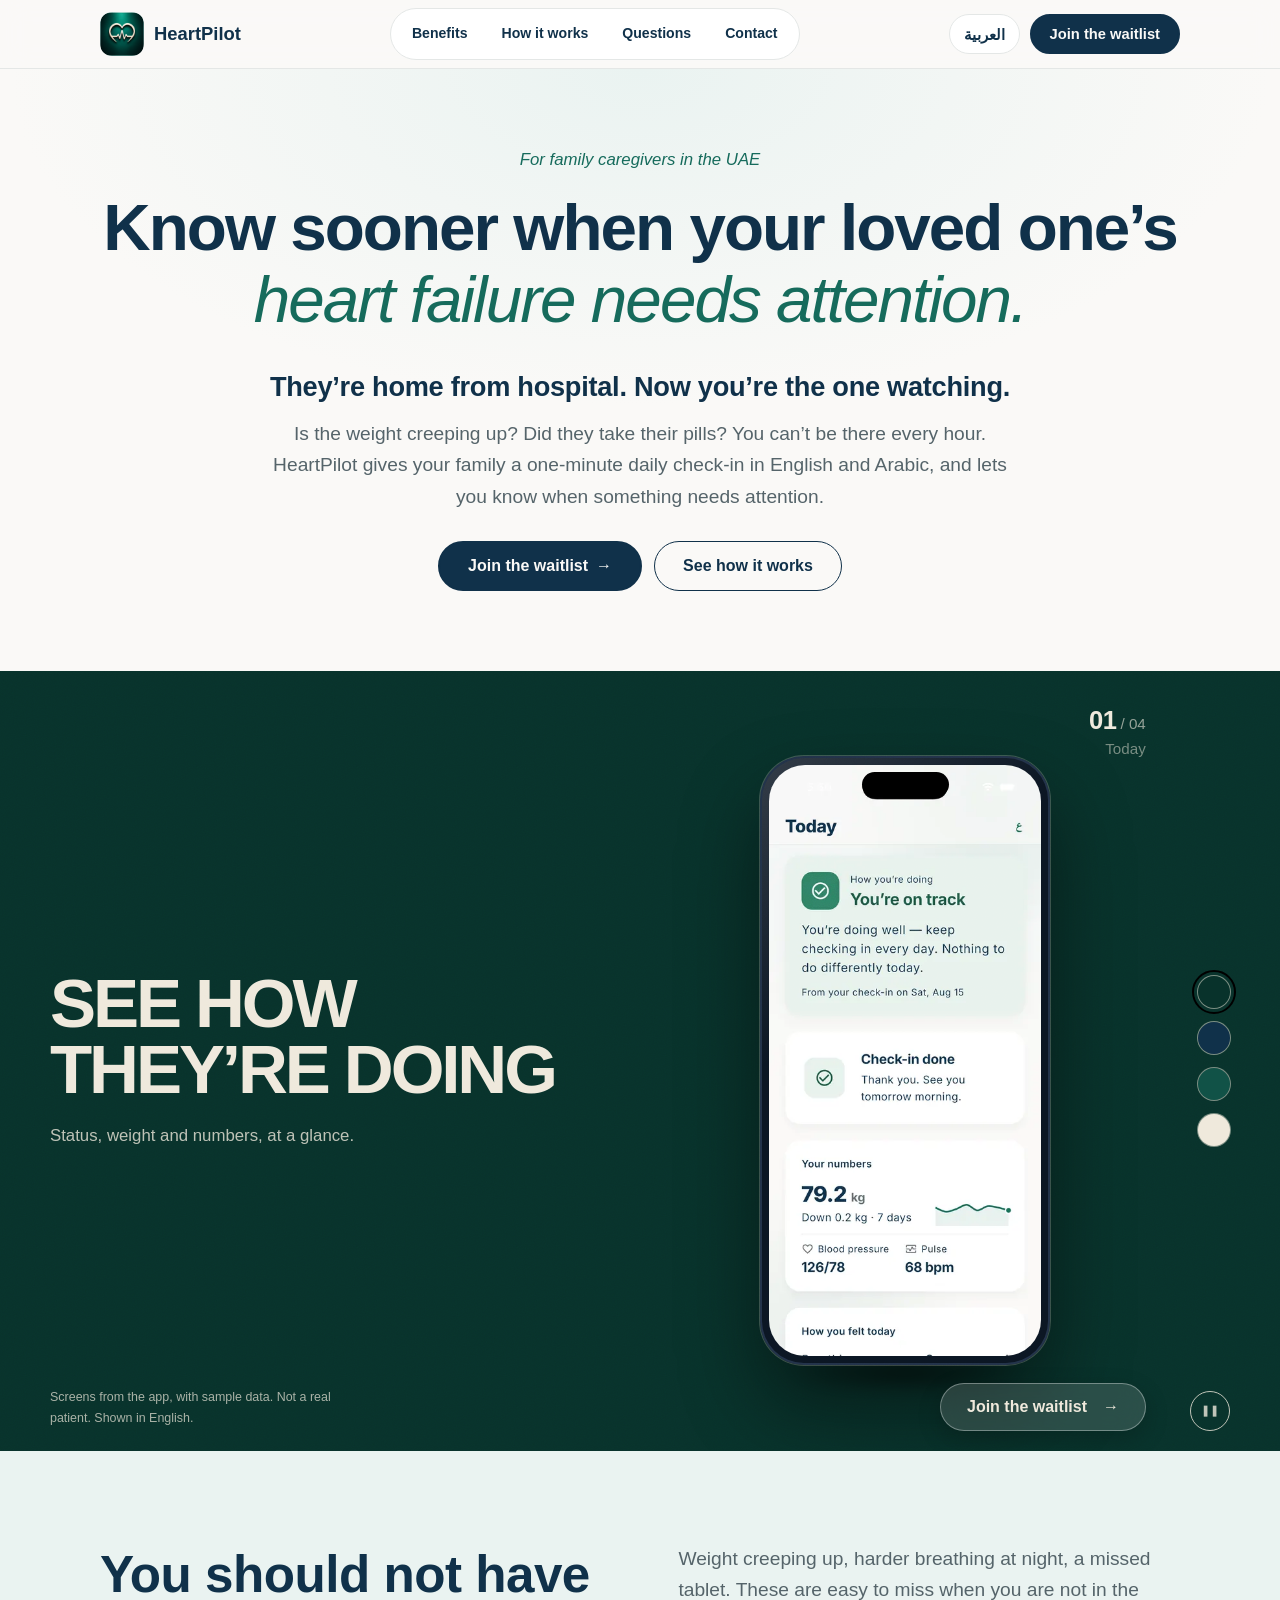
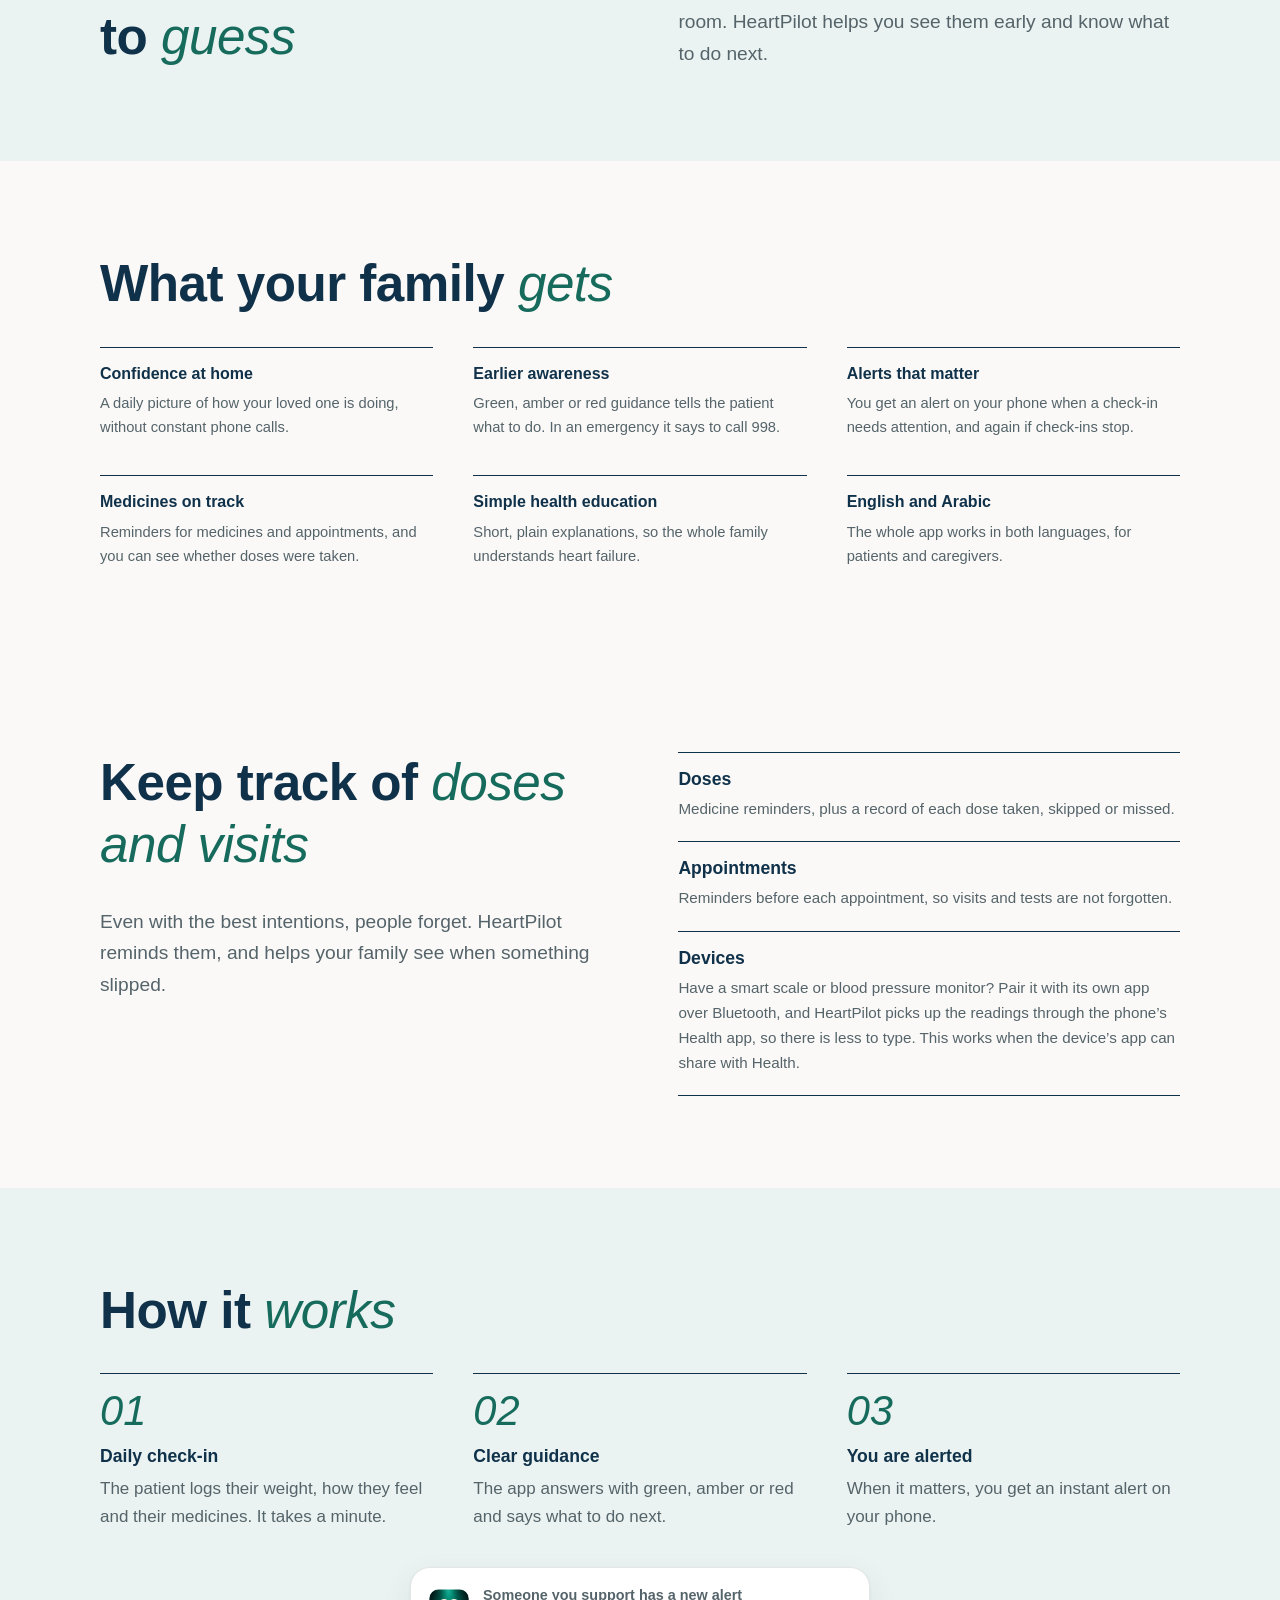
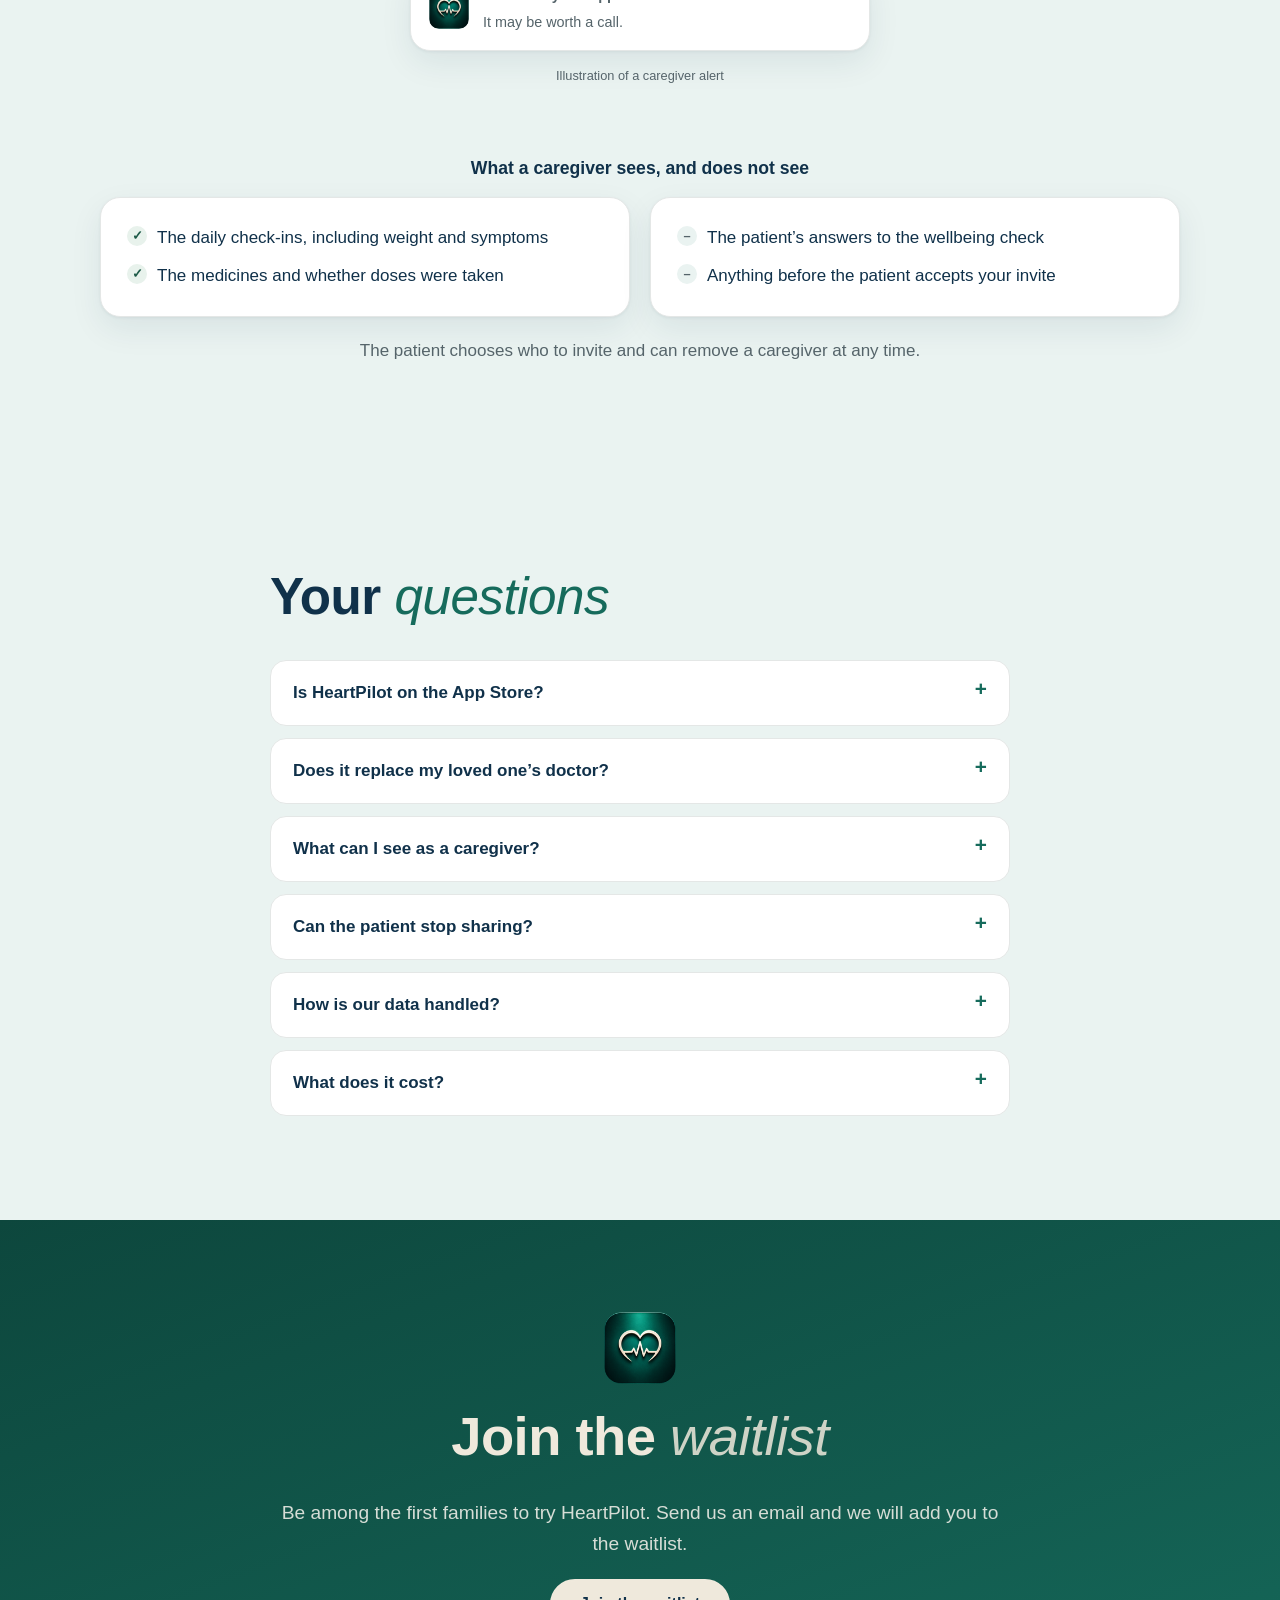
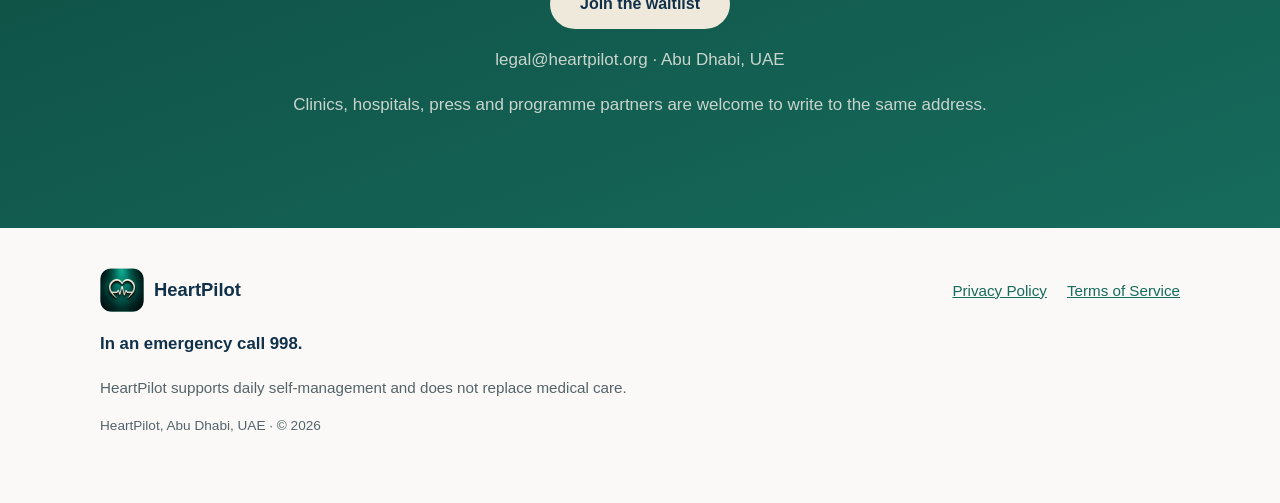
==== commit 2512d798: "Remove the families section, smoother screen swipe, email form for the waitlist" ====
--- a/index.html
+++ b/index.html
@@ -82,11 +82,6 @@
 <div class="card"><ul class="crosses"><li><span data-l="en">The patient’s answers to the wellbeing check</span><span data-l="ar" lang="ar">إجابات المريض عن فحص الحالة النفسية</span></li><li><span data-l="en">Anything before the patient accepts your invite</span><span data-l="ar" lang="ar">أي شيء قبل أن يوافق المريض على دعوتك</span></li></ul></div></div>
 <p class="center muted"><span data-l="en">The patient chooses who to invite and can remove a caregiver at any time.</span><span data-l="ar" lang="ar">المريض هو من يختار من يدعوه، ويمكنه إزالة أي شخص في أي وقت.</span></p>
 </div></section>
-<section id="proof"><div class="wrap narrow center">
-<h2><span data-l="en">What families <em>say</em></span><span data-l="ar" lang="ar">ماذا <em>تقول العائلات</em></span></h2>
-<!-- PLACEHOLDER: add real testimonials, pilot results or clinician endorsements here, with permission. Nothing is invented. -->
-<div class="card ph-card"><p><span data-l="en">We are still preparing our pilot, so there are no results to share yet. We will only publish real feedback, with permission.</span><span data-l="ar" lang="ar">ما زلنا نحضّر للتجربة، فلا توجد نتائج لنشرها بعد. وسننشر فقط آراء حقيقية وبموافقة أصحابها.</span></p></div>
-</div></section>
 <section class="alt" id="faq"><div class="wrap narrow">
 <div class="sec-head"><h2><span data-l="en">Your <em>questions</em></span><span data-l="ar" lang="ar">أسئلة <em>شائعة</em></span></h2></div>
 <details class="faq"><summary><span data-l="en">Is HeartPilot on the App Store?</span><span data-l="ar" lang="ar">هل هارت بايلوت متوفر في App Store؟</span></summary><p><span data-l="en">Not yet. It is in pilot preparation and in TestFlight testing. Join the waitlist and we will tell you when you can try it.</span><span data-l="ar" lang="ar">ليس بعد. التطبيق قيد التحضير للتجربة ونختبره عبر TestFlight. انضم إلى قائمة الانتظار وسنخبرك عندما تتاح لك التجربة.</span></p></details><details class="faq"><summary><span data-l="en">Does it replace my loved one’s doctor?</span><span data-l="ar" lang="ar">هل يغني عن طبيب مريضي؟</span></summary><p><span data-l="en">No. HeartPilot supports daily self-management and does not replace medical care. In an emergency call 998.</span><span data-l="ar" lang="ar">لا. يساعد هارت بايلوت على المتابعة اليومية الذاتية، ولا يغني عن الرعاية الطبية. في حالة الطوارئ اتصل بالرقم 998.</span></p></details><details class="faq"><summary><span data-l="en">What can I see as a caregiver?</span><span data-l="ar" lang="ar">ماذا أرى بصفتي أحد أفراد العائلة؟</span></summary><p><span data-l="en">The daily check-ins, the medicines and whether doses were taken. You do not see the patient’s answers to the wellbeing check.</span><span data-l="ar" lang="ar">التسجيلات اليومية والأدوية وهل أُخذت الجرعات. لا ترى إجابات المريض عن فحص الحالة النفسية.</span></p></details><details class="faq"><summary><span data-l="en">Can the patient stop sharing?</span><span data-l="ar" lang="ar">هل يستطيع المريض إيقاف المشاركة؟</span></summary><p><span data-l="en">Yes. The patient chooses who to invite and can remove a caregiver at any time. Patients and caregivers can also delete their account inside the app.</span><span data-l="ar" lang="ar">نعم. المريض هو من يختار من يدعوه ويمكنه إزالة أي شخص في أي وقت. ويمكن للمريض ولأفراد العائلة أيضاً حذف حسابهم من داخل التطبيق.</span></p></details><details class="faq"><summary><span data-l="en">How is our data handled?</span><span data-l="ar" lang="ar">كيف تُعالج بياناتنا؟</span></summary><p><span data-l="en">Under our published Privacy Policy, which you can read before you join.</span><span data-l="ar" lang="ar">وفق سياسة الخصوصية المنشورة، ويمكنك قراءتها قبل الانضمام.</span></p></details><details class="faq"><summary><span data-l="en">What does it cost?</span><span data-l="ar" lang="ar">كم تبلغ التكلفة؟</span></summary><p><span data-l="en">Pricing has not been announced yet.</span><span data-l="ar" lang="ar">لم يُعلن عن الأسعار بعد.</span></p></details>
@@ -107,5 +102,17 @@
 <p><span data-l="en">HeartPilot supports daily self-management and does not replace medical care.</span><span data-l="ar" lang="ar">يساعد هارت بايلوت على المتابعة اليومية الذاتية، ولا يغني عن الرعاية الطبية.</span></p>
 <p class="small"><span data-l="en">HeartPilot, Abu Dhabi, UAE</span><span data-l="ar" lang="ar">هارت بايلوت، أبوظبي، الإمارات العربية المتحدة</span> · &copy; 2026</p>
 </div></footer>
+<dialog id="join" aria-labelledby="join-title">
+<form method="dialog" id="join-form" novalidate data-endpoint="" data-to="legal@heartpilot.org">
+<button type="button" class="x" id="join-close" aria-label="Close" data-aria-en="Close" data-aria-ar="إغلاق">×</button>
+<h2 id="join-title"><span data-l="en">Join the <em>waitlist</em></span><span data-l="ar" lang="ar">انضم إلى <em>قائمة الانتظار</em></span></h2>
+<p class="muted"><span data-l="en">Write your email and we will add you. We will only use it to reply about the waitlist.</span><span data-l="ar" lang="ar">اكتب بريدك الإلكتروني وسنضيفك. سنستخدمه فقط للرد عليك بخصوص قائمة الانتظار.</span></p>
+<label for="join-email"><span data-l="en">Your email</span><span data-l="ar" lang="ar">بريدك الإلكتروني</span></label>
+<input id="join-email" name="email" type="email" inputmode="email" autocomplete="email" required dir="ltr" placeholder="name@example.com">
+<p class="err" id="join-err" role="alert" hidden><span data-l="en">Please enter a valid email address.</span><span data-l="ar" lang="ar">يرجى إدخال بريد إلكتروني صحيح.</span></p>
+<button type="submit" class="btn btn-dark wide" id="join-go"><span data-l="en">Join the waitlist</span><span data-l="ar" lang="ar">انضم إلى قائمة الانتظار</span></button>
+<p class="small muted"><a href="/privacy-policy.html"><span data-l="en">Privacy Policy</span><span data-l="ar" lang="ar">سياسة الخصوصية</span></a></p>
+<div class="ok" id="join-ok" role="status" hidden><strong><span data-l="en">Almost done</span><span data-l="ar" lang="ar">اقتربنا</span></strong><span><span data-l="en">Your email app has opened with your request. Press send to finish joining.</span><span data-l="ar" lang="ar">فُتح تطبيق البريد لديك مع طلبك. اضغط إرسال لإكمال الانضمام.</span></span></div>
+</form></dialog>
 </body>
 </html>
--- a/assets/css/styles.css
+++ b/assets/css/styles.css
@@ -167,26 +167,26 @@
 
 /* showcase: full-bleed colour blocks; the whole slide swipes left while the background blends to the next colourway */
 .sr{position:absolute;width:1px;height:1px;overflow:hidden;clip:rect(0 0 0 0);white-space:nowrap}
-.show{position:relative;overflow:hidden;color:#EFE9DC;background:#08322B;transition:background-color .55s ease,color .55s ease;isolation:isolate}
+.show{padding:0;position:relative;overflow:hidden;color:#EFE9DC;background:#08322B;transition:background-color 1s ease,color 1s ease;isolation:isolate}
 .show[data-c="0"]{background:#08322B;color:#EFE9DC}
 .show[data-c="1"]{background:#10314A;color:#EFE9DC}
 .show[data-c="2"]{background:#115247;color:#EFE9DC}
 .show[data-c="3"]{background:#EFE9DC;color:#10314A}
 .grain{position:absolute;inset:0;z-index:3;pointer-events:none;opacity:.16;mix-blend-mode:overlay;background-image:url("data:image/svg+xml;utf8,<svg xmlns='http://www.w3.org/2000/svg' width='160' height='160'><filter id='n'><feTurbulence type='fractalNoise' baseFrequency='.9' numOctaves='2' stitchTiles='stitch'/></filter><rect width='100%25' height='100%25' filter='url(%23n)' opacity='.7'/></svg>")}
 .viewport{overflow:hidden;position:relative;z-index:1}
-.track{display:flex;width:500%;direction:ltr;transition:transform .55s cubic-bezier(.16,.92,.24,1.05);will-change:transform}
+.track{display:flex;width:500%;direction:ltr;transition:transform 1.05s cubic-bezier(.65,0,.25,1);will-change:transform;backface-visibility:hidden;transform:translate3d(0,0,0)}
 .track.snap{transition:none}
-.slide{width:20%;flex:none;height:clamp(600px,70vh,720px)}
+.slide{width:20%;flex:none;height:clamp(500px,calc(100vh - 68px),780px)}
 html[dir=rtl] .slide{direction:rtl}
 .si{width:min(1180px,100% - 48px);margin-inline:auto;height:100%;position:relative}
 .slide .si{display:grid;grid-template-columns:minmax(0,1.1fr) minmax(0,.9fr);align-items:center;gap:24px;padding-inline-end:84px}
-.s-h{font:900 clamp(2.4rem,6.4vw,5.4rem)/.95 var(--font);letter-spacing:-.045em;text-transform:uppercase;margin:0 0 20px;color:inherit}
-html[lang=ar] .s-h{text-transform:none;letter-spacing:0;line-height:1.25;font-size:clamp(2.2rem,5.6vw,4.6rem)}
+.s-h{font:900 clamp(2rem,min(5.4vw,9vh),4.8rem)/.95 var(--font);letter-spacing:-.045em;text-transform:uppercase;margin:0 0 20px;color:inherit}
+html[lang=ar] .s-h{text-transform:none;letter-spacing:0;line-height:1.25;font-size:clamp(1.9rem,min(4.8vw,8vh),4rem)}
 .s-copy p{max-width:22em;opacity:.78;margin:0;font-size:1.05rem;color:inherit}
-.s-phone{position:relative;justify-self:center;width:min(290px,100%)}
+.s-phone{position:relative;justify-self:center;width:min(290px,100%,max(130px,calc((100vh - 68px - 160px) / 2.2)))}
 .ph2{position:relative;display:block;background:#0B1623;border-radius:44px;padding:9px;box-shadow:0 0 0 1px rgba(239,233,220,.22),inset 0 0 0 2px #223249,0 40px 80px rgba(0,0,0,.45);background-image:linear-gradient(135deg,rgba(255,255,255,.16),transparent 35%)}
 .ph2 img{display:block;width:100%;height:auto;border-radius:36px}
-.ph2 .notch{top:17px}
+.ph2 .notch{top:2.6%;width:30%;height:auto;aspect-ratio:3.5;border-radius:99px}
 .shadow{position:absolute;left:8%;right:8%;bottom:-26px;height:34px;background:radial-gradient(closest-side,rgba(0,0,0,.55),transparent);filter:blur(8px)}
 .s-meta{position:absolute;top:34px;inset-inline-end:84px;text-align:end;line-height:1.2}
 .s-meta b{font-size:1.6rem;letter-spacing:-.02em}.s-meta span{opacity:.6;font-size:.95rem;margin-inline-start:4px}.s-meta em{display:block;font-style:normal;opacity:.8;font-size:.9rem;margin-top:4px}
@@ -205,13 +205,37 @@
 .glass-cta:hover{background:rgba(255,255,255,.24)}
 .pause{position:absolute;inset-inline-end:0;bottom:20px;width:40px;height:40px;border-radius:50%;border:1px solid currentColor;background:none;color:inherit;font-size:.7rem;cursor:pointer;opacity:.8}
 @media (max-width:760px){
-  .slide{height:640px}
+  .slide{height:clamp(540px,calc(100vh - 68px),700px);height:clamp(540px,calc(100svh - 68px),700px)}
   .slide .si{grid-template-columns:1fr;align-content:start;padding-inline-end:56px;padding-top:44px;gap:20px}
-  .s-h{font-size:clamp(2.1rem,10vw,3rem)}
-  .s-phone{width:min(200px,60%);justify-self:center}
+  .s-h{font-size:clamp(1.8rem,min(9vw,5.5vh),2.8rem)}
+  .s-phone{width:min(200px,60%,max(110px,calc((100svh - 68px - 300px) / 2.2)));justify-self:center}
   .s-meta{top:12px;inset-inline-end:56px}
   .swatches{gap:10px}.sw{width:30px;height:30px}
   .glass-cta{inset-inline-end:56px;bottom:16px;min-height:44px;padding:0 18px;font-size:.92rem}
   .show-cap{display:none}.pause{bottom:16px}
 }
 @media (prefers-reduced-motion:reduce){.track,.show{transition:none}}
+
+/* smoother swipe: the headline, phone and counter travel on slightly different curves */
+.s-copy,.s-phone,.s-meta{transition:opacity .9s ease;will-change:transform}
+.track .s-phone{animation:none}
+/* join dialog */
+#join{border:0;border-radius:24px;padding:0;max-width:min(440px,calc(100% - 32px));width:100%;background:var(--surface);color:var(--ink);box-shadow:0 30px 90px rgba(10,30,45,.45)}
+#join::backdrop{background:rgba(8,30,28,.62);backdrop-filter:blur(4px)}
+#join form{position:relative;padding:30px 28px 26px;display:flex;flex-direction:column;gap:12px}
+#join h2{font-size:1.9rem;margin:0}
+#join p{margin:0}
+#join label{font-weight:700;font-size:.95rem}
+#join input{font:inherit;font-size:1.05rem;padding:14px 16px;border-radius:14px;border:1.5px solid var(--line);background:var(--bg);color:var(--ink);width:100%}
+#join input:focus{outline:3px solid var(--teal-text);outline-offset:1px;border-color:var(--teal-text)}
+#join .err{color:#B3261E;font-size:.9rem}
+@media (prefers-color-scheme:dark){#join .err{color:#FF9C94}}
+#join .wide{width:100%;margin-top:4px}
+#join .x{position:absolute;inset-inline-end:14px;top:12px;width:40px;height:40px;border-radius:50%;border:0;background:none;color:var(--muted);font-size:1.6rem;cursor:pointer;line-height:1}
+#join .x:hover{background:var(--alt)}
+#join .ok{display:flex;flex-direction:column;gap:4px;padding:14px 16px;border-radius:14px;background:var(--alt)}
+#join .ok span{color:var(--muted);font-size:.95rem}
+#join[open]{animation:pop .35s cubic-bezier(.2,.8,.2,1)}
+@keyframes pop{from{opacity:0;transform:translateY(14px) scale(.98)}to{opacity:1;transform:none}}
+@media (prefers-reduced-motion:reduce){#join[open]{animation:none}}
+#join [hidden]{display:none!important}
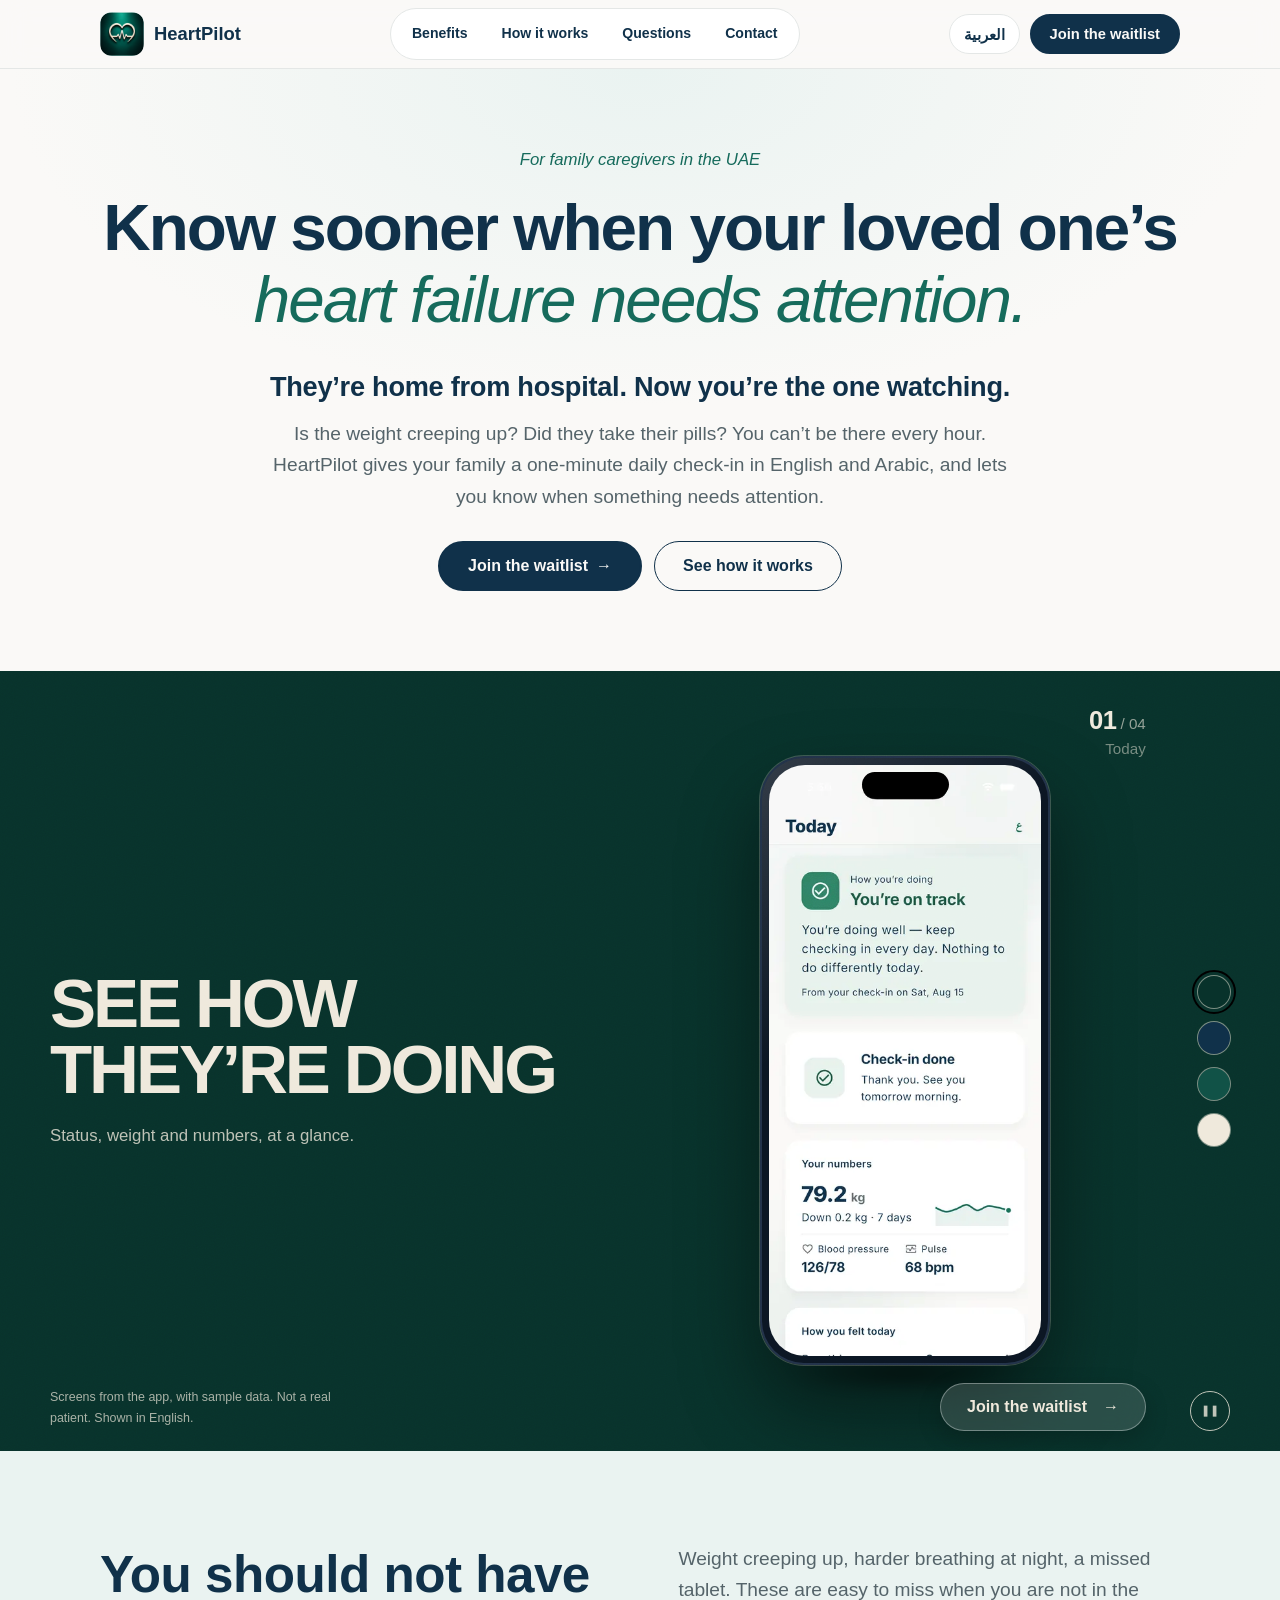
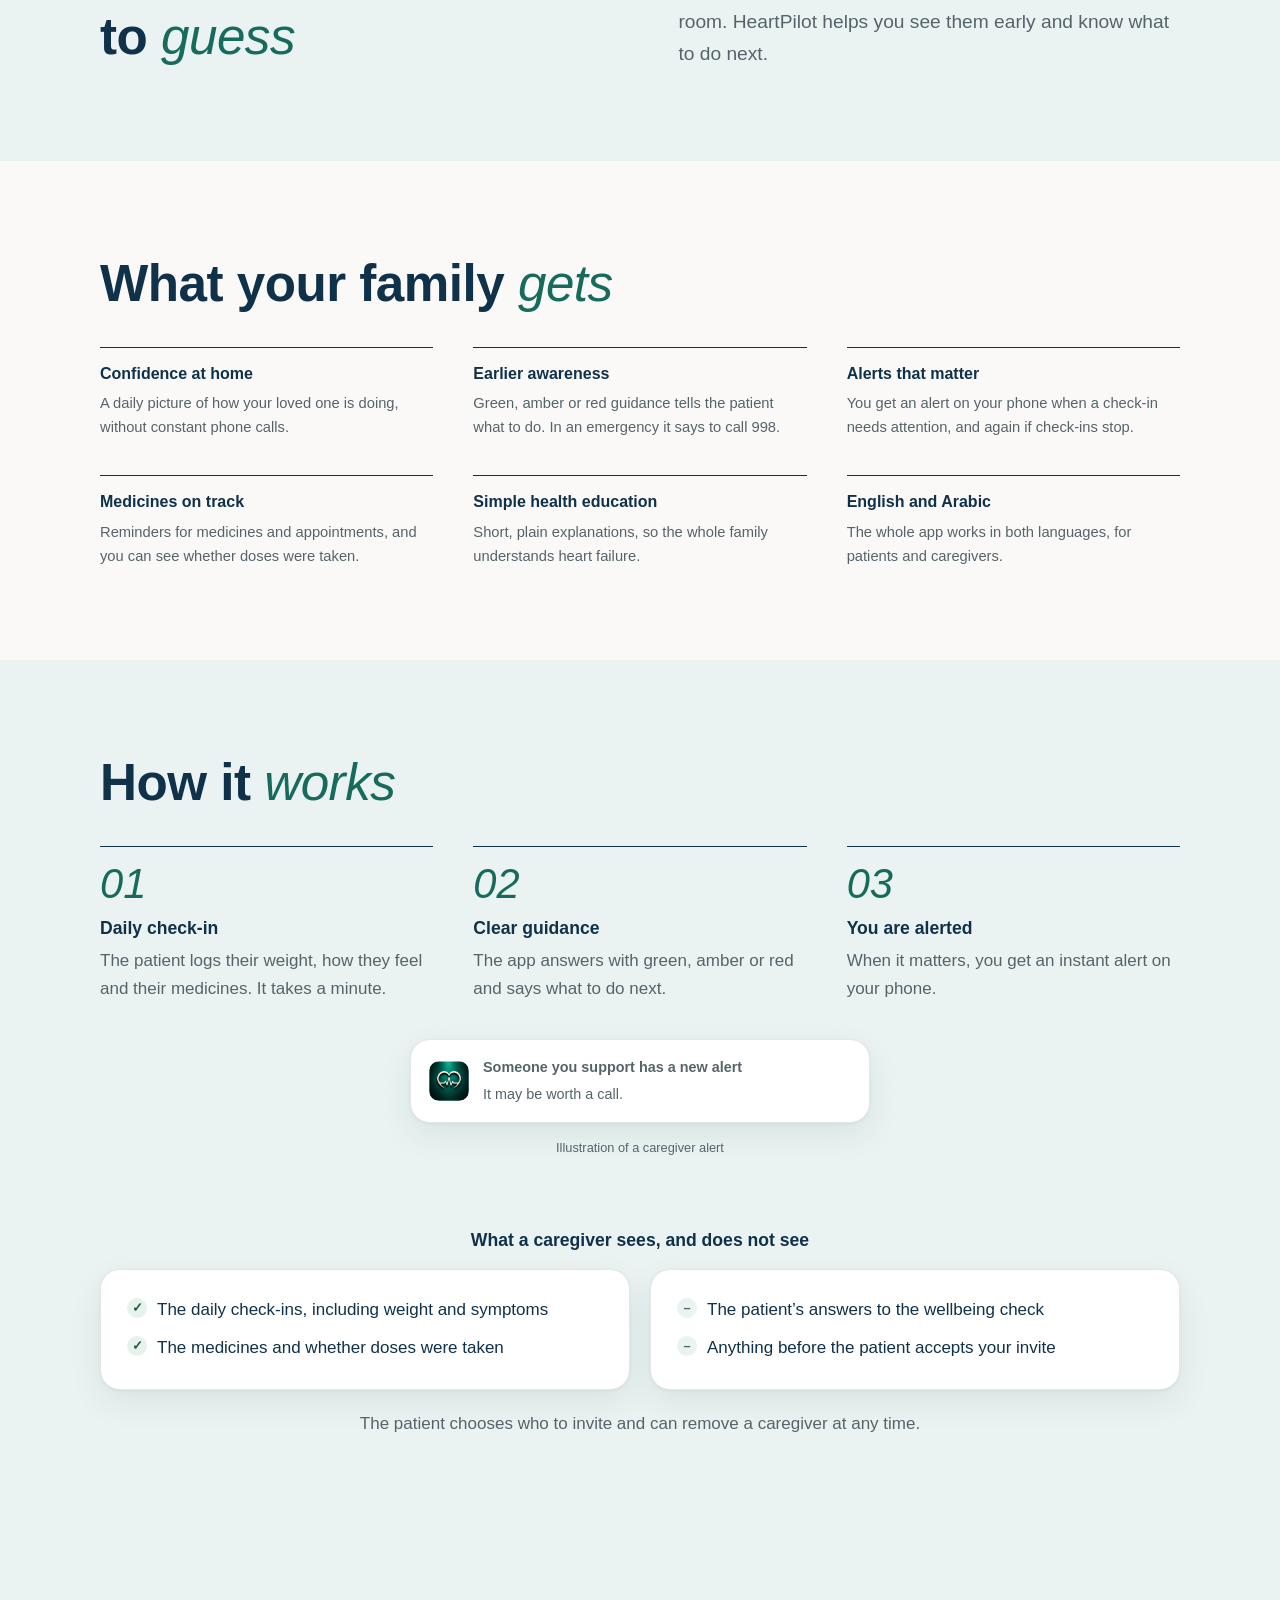
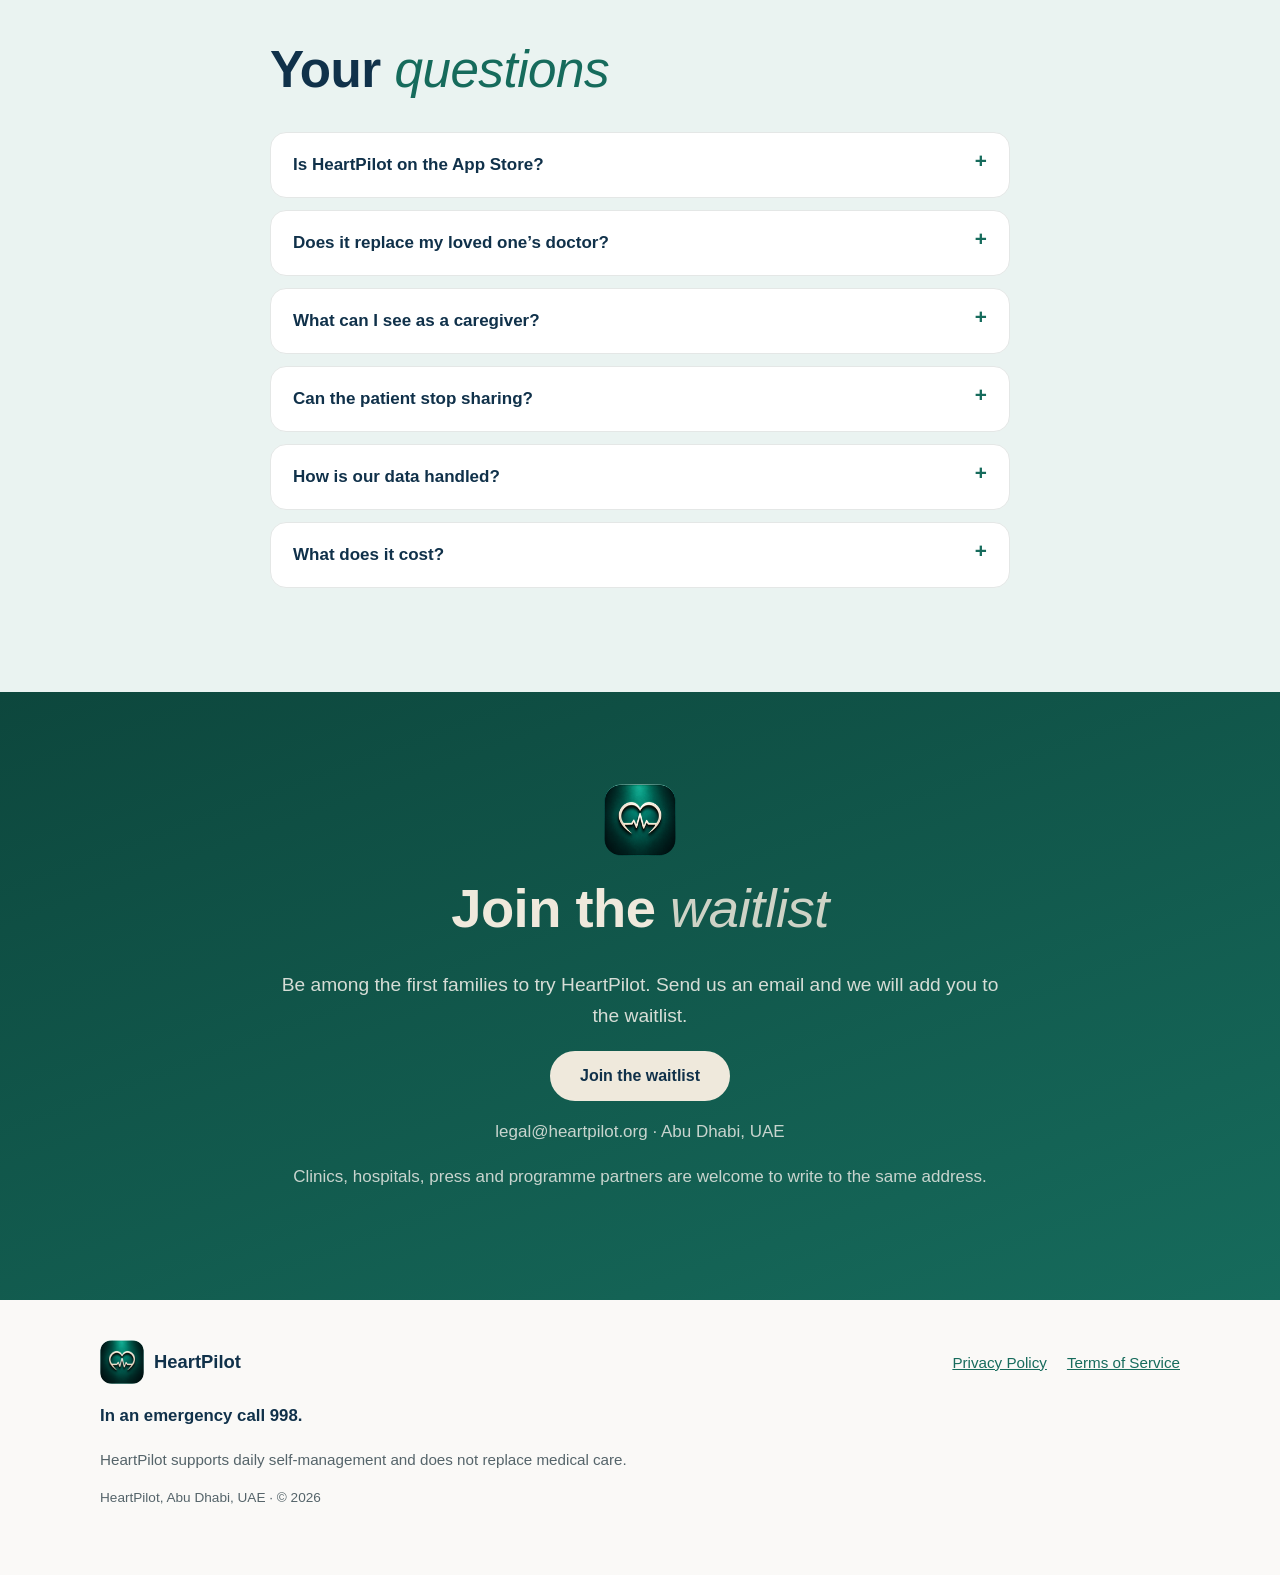
==== commit 19e5f9d1: "Remove the doses section; waitlist emails post to a Google Sheet endpoint with setup guide" ====
--- a/index.html
+++ b/index.html
@@ -63,11 +63,6 @@
 <section id="benefits"><div class="wrap">
 <div class="sec-head"><h2><span data-l="en">What your family <em>gets</em></span><span data-l="ar" lang="ar">ماذا <em>تحصل عائلتك</em></span></h2></div>
 <ul class="grid"><li class="col"><h3><span data-l="en">Confidence at home</span><span data-l="ar" lang="ar">ثقة في البيت</span></h3><p><span data-l="en">A daily picture of how your loved one is doing, without constant phone calls.</span><span data-l="ar" lang="ar">صورة يومية عن حال مريضك، من دون اتصالات متكررة.</span></p></li><li class="col"><h3><span data-l="en">Earlier awareness</span><span data-l="ar" lang="ar">انتباه أبكر</span></h3><p><span data-l="en">Green, amber or red guidance tells the patient what to do. In an emergency it says to call 998.</span><span data-l="ar" lang="ar">إرشاد بالأخضر أو البرتقالي أو الأحمر يخبر المريض بما يفعله. وفي الطوارئ يطلب الاتصال بالرقم 998.</span></p></li><li class="col"><h3><span data-l="en">Alerts that matter</span><span data-l="ar" lang="ar">تنبيهات عند الحاجة</span></h3><p><span data-l="en">You get an alert on your phone when a check-in needs attention, and again if check-ins stop.</span><span data-l="ar" lang="ar">يصلك تنبيه على هاتفك عندما يحتاج تسجيل إلى انتباه، وعندما تتوقف التسجيلات.</span></p></li><li class="col"><h3><span data-l="en">Medicines on track</span><span data-l="ar" lang="ar">الأدوية في موعدها</span></h3><p><span data-l="en">Reminders for medicines and appointments, and you can see whether doses were taken.</span><span data-l="ar" lang="ar">تذكيرات بالأدوية والمواعيد، وترى هل أُخذت الجرعات.</span></p></li><li class="col"><h3><span data-l="en">Simple health education</span><span data-l="ar" lang="ar">تثقيف صحي مبسّط</span></h3><p><span data-l="en">Short, plain explanations, so the whole family understands heart failure.</span><span data-l="ar" lang="ar">شروحات قصيرة وواضحة ليفهم الجميع قصور القلب.</span></p></li><li class="col"><h3><span data-l="en">English and Arabic</span><span data-l="ar" lang="ar">العربية والإنجليزية</span></h3><p><span data-l="en">The whole app works in both languages, for patients and caregivers.</span><span data-l="ar" lang="ar">التطبيق كله بلغتين، للمرضى ولأفراد العائلة.</span></p></li></ul></div></section>
-<section id="reminders"><div class="wrap split top">
-<div><h2><span data-l="en">Keep track of <em>doses and visits</em></span><span data-l="ar" lang="ar">تابعوا <em>الجرعات والمواعيد</em></span></h2>
-<p class="lead"><span data-l="en">Even with the best intentions, people forget. HeartPilot reminds them, and helps your family see when something slipped.</span><span data-l="ar" lang="ar">حتى مع أفضل النوايا، ينسى الناس. يذكّرهم هارت بايلوت، ويساعد عائلتكم على ملاحظة ما فات.</span></p></div>
-<ul class="rows"><li class="row"><h3><span data-l="en">Doses</span><span data-l="ar" lang="ar">الجرعات</span></h3><p><span data-l="en">Medicine reminders, plus a record of each dose taken, skipped or missed.</span><span data-l="ar" lang="ar">تذكيرات بالأدوية، مع سجل لكل جرعة أُخذت أو تُركت أو فاتت.</span></p></li><li class="row"><h3><span data-l="en">Appointments</span><span data-l="ar" lang="ar">المواعيد</span></h3><p><span data-l="en">Reminders before each appointment, so visits and tests are not forgotten.</span><span data-l="ar" lang="ar">تذكيرات قبل كل موعد، حتى لا تُنسى الزيارات والفحوصات.</span></p></li><li class="row"><h3><span data-l="en">Devices</span><span data-l="ar" lang="ar">الأجهزة</span></h3><p><span data-l="en">Have a smart scale or blood pressure monitor? Pair it with its own app over Bluetooth, and HeartPilot picks up the readings through the phone’s Health app, so there is less to type. This works when the device’s app can share with Health.</span><span data-l="ar" lang="ar">هل لديكم ميزان ذكي أو جهاز ضغط؟ اربطوه بتطبيقه الخاص عبر البلوتوث، ويلتقط هارت بايلوت القراءات من تطبيق الصحة في الهاتف، فيقل ما يُكتب باليد. ينجح ذلك عندما يستطيع تطبيق الجهاز المشاركة مع تطبيق الصحة.</span></p></li></ul>
-</div></section>
 <section class="alt" id="how"><div class="wrap">
 <div class="sec-head"><h2><span data-l="en">How it <em>works</em></span><span data-l="ar" lang="ar">كيف <em>يعمل</em></span></h2></div>
 <ol class="steps">
@@ -108,6 +103,7 @@
 <h2 id="join-title"><span data-l="en">Join the <em>waitlist</em></span><span data-l="ar" lang="ar">انضم إلى <em>قائمة الانتظار</em></span></h2>
 <p class="muted"><span data-l="en">Write your email and we will add you. We will only use it to reply about the waitlist.</span><span data-l="ar" lang="ar">اكتب بريدك الإلكتروني وسنضيفك. سنستخدمه فقط للرد عليك بخصوص قائمة الانتظار.</span></p>
 <label for="join-email"><span data-l="en">Your email</span><span data-l="ar" lang="ar">بريدك الإلكتروني</span></label>
+<input class="hp-field" name="website" type="text" tabindex="-1" autocomplete="off" aria-hidden="true">
 <input id="join-email" name="email" type="email" inputmode="email" autocomplete="email" required dir="ltr" placeholder="name@example.com">
 <p class="err" id="join-err" role="alert" hidden><span data-l="en">Please enter a valid email address.</span><span data-l="ar" lang="ar">يرجى إدخال بريد إلكتروني صحيح.</span></p>
 <button type="submit" class="btn btn-dark wide" id="join-go"><span data-l="en">Join the waitlist</span><span data-l="ar" lang="ar">انضم إلى قائمة الانتظار</span></button>
--- a/assets/css/styles.css
+++ b/assets/css/styles.css
@@ -239,3 +239,4 @@
 @keyframes pop{from{opacity:0;transform:translateY(14px) scale(.98)}to{opacity:1;transform:none}}
 @media (prefers-reduced-motion:reduce){#join[open]{animation:none}}
 #join [hidden]{display:none!important}
+.hp-field{position:absolute!important;left:-9999px;width:1px;height:1px;opacity:0}
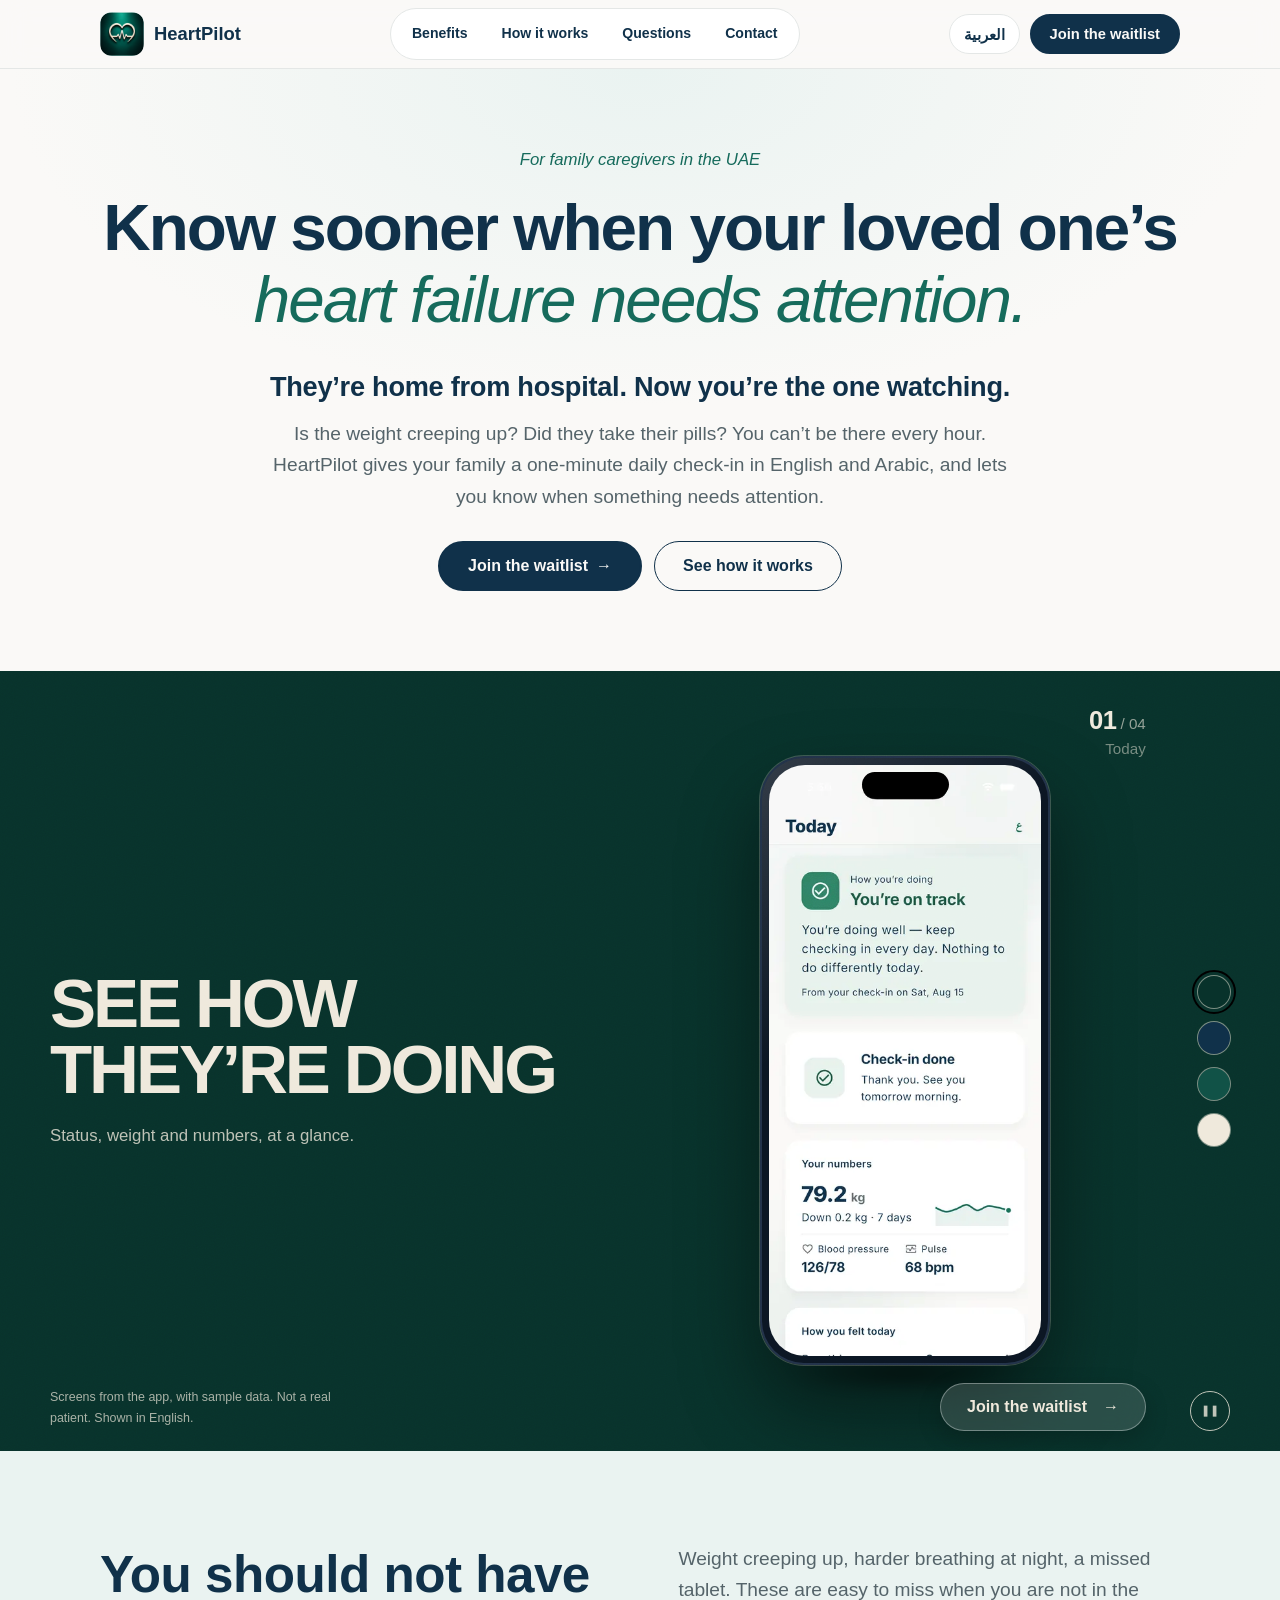
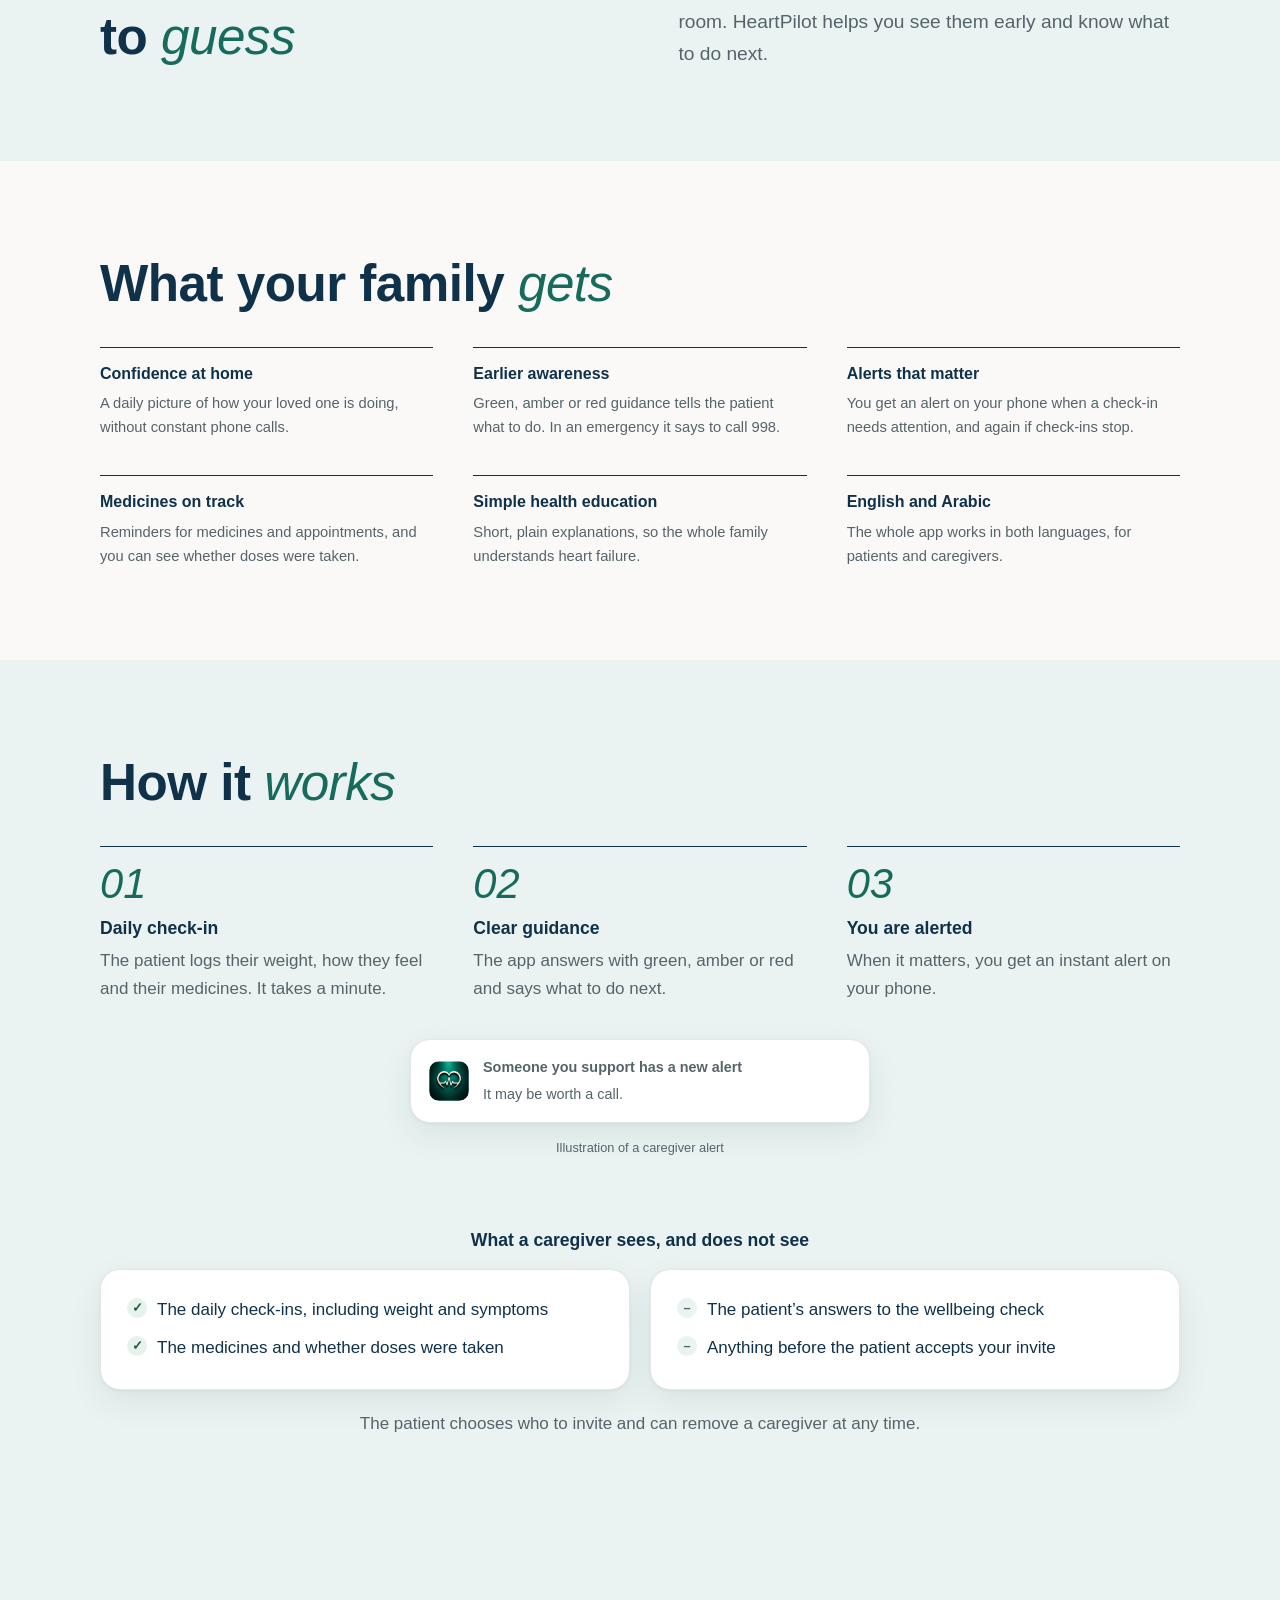
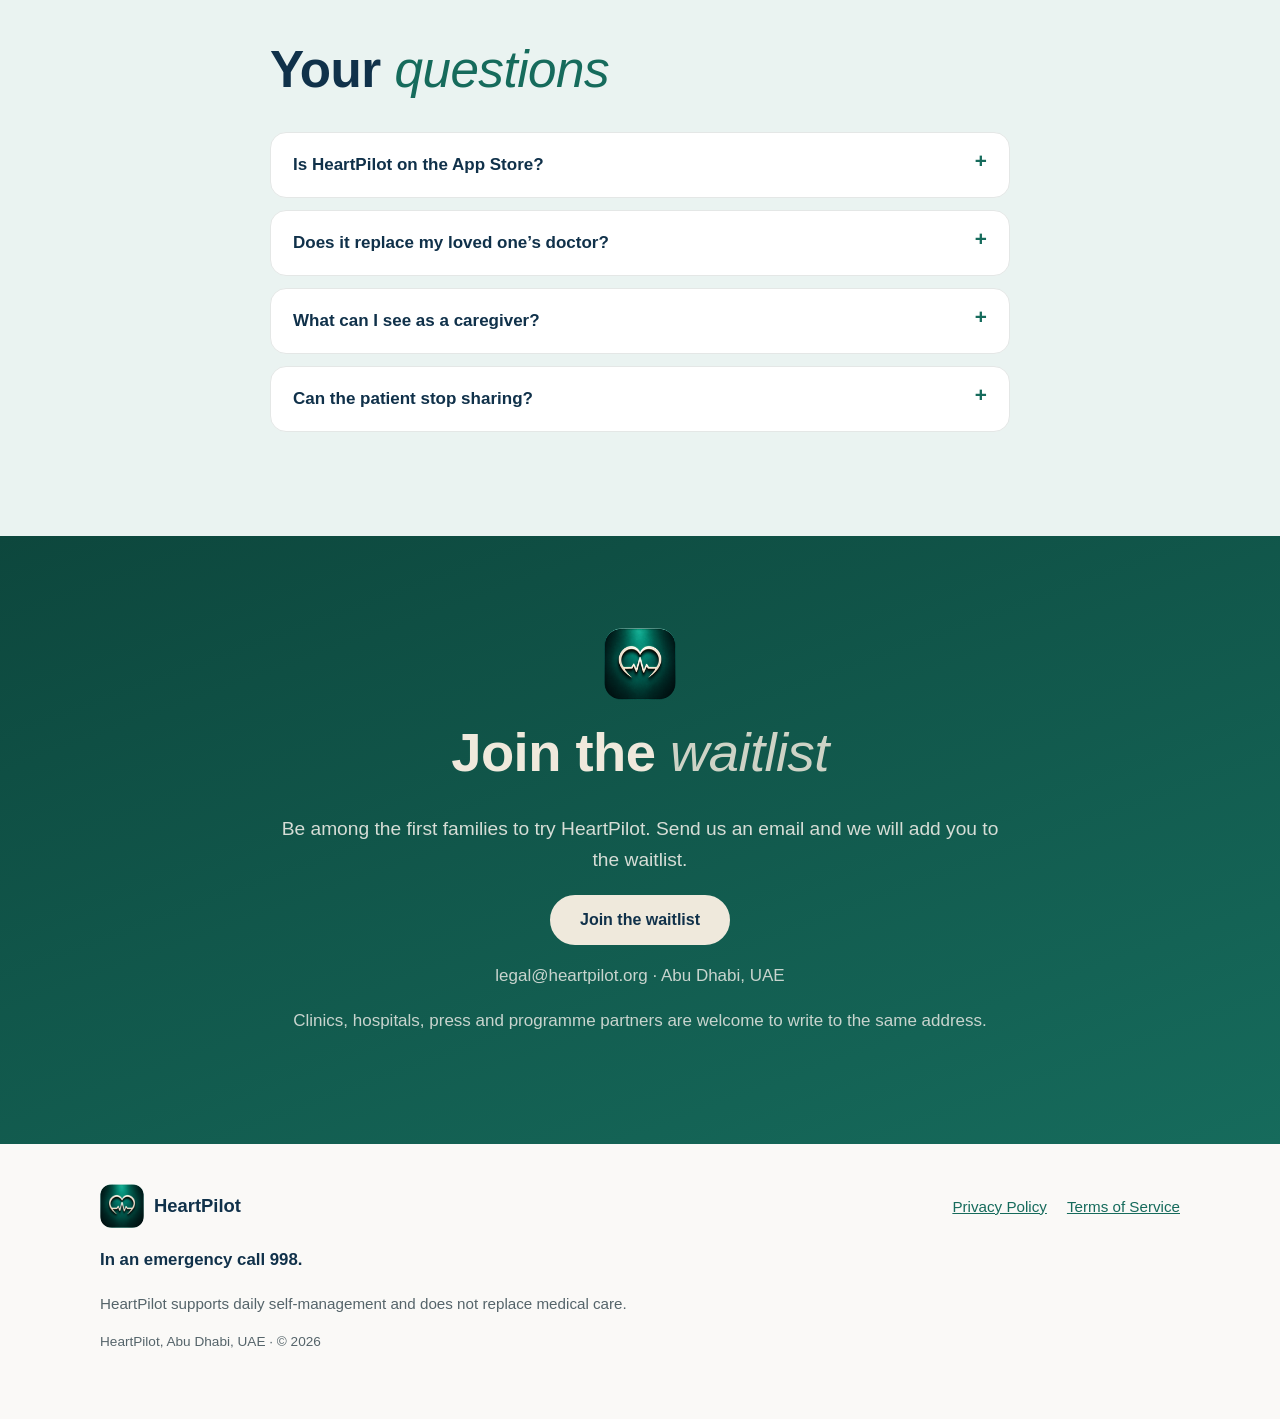
==== commit e91efcc4: "FAQ: remove the cost and data questions" ====
--- a/index.html
+++ b/index.html
@@ -79,7 +79,7 @@
 </div></section>
 <section class="alt" id="faq"><div class="wrap narrow">
 <div class="sec-head"><h2><span data-l="en">Your <em>questions</em></span><span data-l="ar" lang="ar">أسئلة <em>شائعة</em></span></h2></div>
-<details class="faq"><summary><span data-l="en">Is HeartPilot on the App Store?</span><span data-l="ar" lang="ar">هل هارت بايلوت متوفر في App Store؟</span></summary><p><span data-l="en">Not yet. It is in pilot preparation and in TestFlight testing. Join the waitlist and we will tell you when you can try it.</span><span data-l="ar" lang="ar">ليس بعد. التطبيق قيد التحضير للتجربة ونختبره عبر TestFlight. انضم إلى قائمة الانتظار وسنخبرك عندما تتاح لك التجربة.</span></p></details><details class="faq"><summary><span data-l="en">Does it replace my loved one’s doctor?</span><span data-l="ar" lang="ar">هل يغني عن طبيب مريضي؟</span></summary><p><span data-l="en">No. HeartPilot supports daily self-management and does not replace medical care. In an emergency call 998.</span><span data-l="ar" lang="ar">لا. يساعد هارت بايلوت على المتابعة اليومية الذاتية، ولا يغني عن الرعاية الطبية. في حالة الطوارئ اتصل بالرقم 998.</span></p></details><details class="faq"><summary><span data-l="en">What can I see as a caregiver?</span><span data-l="ar" lang="ar">ماذا أرى بصفتي أحد أفراد العائلة؟</span></summary><p><span data-l="en">The daily check-ins, the medicines and whether doses were taken. You do not see the patient’s answers to the wellbeing check.</span><span data-l="ar" lang="ar">التسجيلات اليومية والأدوية وهل أُخذت الجرعات. لا ترى إجابات المريض عن فحص الحالة النفسية.</span></p></details><details class="faq"><summary><span data-l="en">Can the patient stop sharing?</span><span data-l="ar" lang="ar">هل يستطيع المريض إيقاف المشاركة؟</span></summary><p><span data-l="en">Yes. The patient chooses who to invite and can remove a caregiver at any time. Patients and caregivers can also delete their account inside the app.</span><span data-l="ar" lang="ar">نعم. المريض هو من يختار من يدعوه ويمكنه إزالة أي شخص في أي وقت. ويمكن للمريض ولأفراد العائلة أيضاً حذف حسابهم من داخل التطبيق.</span></p></details><details class="faq"><summary><span data-l="en">How is our data handled?</span><span data-l="ar" lang="ar">كيف تُعالج بياناتنا؟</span></summary><p><span data-l="en">Under our published Privacy Policy, which you can read before you join.</span><span data-l="ar" lang="ar">وفق سياسة الخصوصية المنشورة، ويمكنك قراءتها قبل الانضمام.</span></p></details><details class="faq"><summary><span data-l="en">What does it cost?</span><span data-l="ar" lang="ar">كم تبلغ التكلفة؟</span></summary><p><span data-l="en">Pricing has not been announced yet.</span><span data-l="ar" lang="ar">لم يُعلن عن الأسعار بعد.</span></p></details>
+<details class="faq"><summary><span data-l="en">Is HeartPilot on the App Store?</span><span data-l="ar" lang="ar">هل هارت بايلوت متوفر في App Store؟</span></summary><p><span data-l="en">Not yet. It is in pilot preparation and in TestFlight testing. Join the waitlist and we will tell you when you can try it.</span><span data-l="ar" lang="ar">ليس بعد. التطبيق قيد التحضير للتجربة ونختبره عبر TestFlight. انضم إلى قائمة الانتظار وسنخبرك عندما تتاح لك التجربة.</span></p></details><details class="faq"><summary><span data-l="en">Does it replace my loved one’s doctor?</span><span data-l="ar" lang="ar">هل يغني عن طبيب مريضي؟</span></summary><p><span data-l="en">No. HeartPilot supports daily self-management and does not replace medical care. In an emergency call 998.</span><span data-l="ar" lang="ar">لا. يساعد هارت بايلوت على المتابعة اليومية الذاتية، ولا يغني عن الرعاية الطبية. في حالة الطوارئ اتصل بالرقم 998.</span></p></details><details class="faq"><summary><span data-l="en">What can I see as a caregiver?</span><span data-l="ar" lang="ar">ماذا أرى بصفتي أحد أفراد العائلة؟</span></summary><p><span data-l="en">The daily check-ins, the medicines and whether doses were taken. You do not see the patient’s answers to the wellbeing check.</span><span data-l="ar" lang="ar">التسجيلات اليومية والأدوية وهل أُخذت الجرعات. لا ترى إجابات المريض عن فحص الحالة النفسية.</span></p></details><details class="faq"><summary><span data-l="en">Can the patient stop sharing?</span><span data-l="ar" lang="ar">هل يستطيع المريض إيقاف المشاركة؟</span></summary><p><span data-l="en">Yes. The patient chooses who to invite and can remove a caregiver at any time. Patients and caregivers can also delete their account inside the app.</span><span data-l="ar" lang="ar">نعم. المريض هو من يختار من يدعوه ويمكنه إزالة أي شخص في أي وقت. ويمكن للمريض ولأفراد العائلة أيضاً حذف حسابهم من داخل التطبيق.</span></p></details>
 </div></section>
 <section class="cta-band" id="contact"><div class="wrap narrow center">
 <img class="logo logo-lg" src="/assets/logo-128.png" width="72" height="72" alt="">
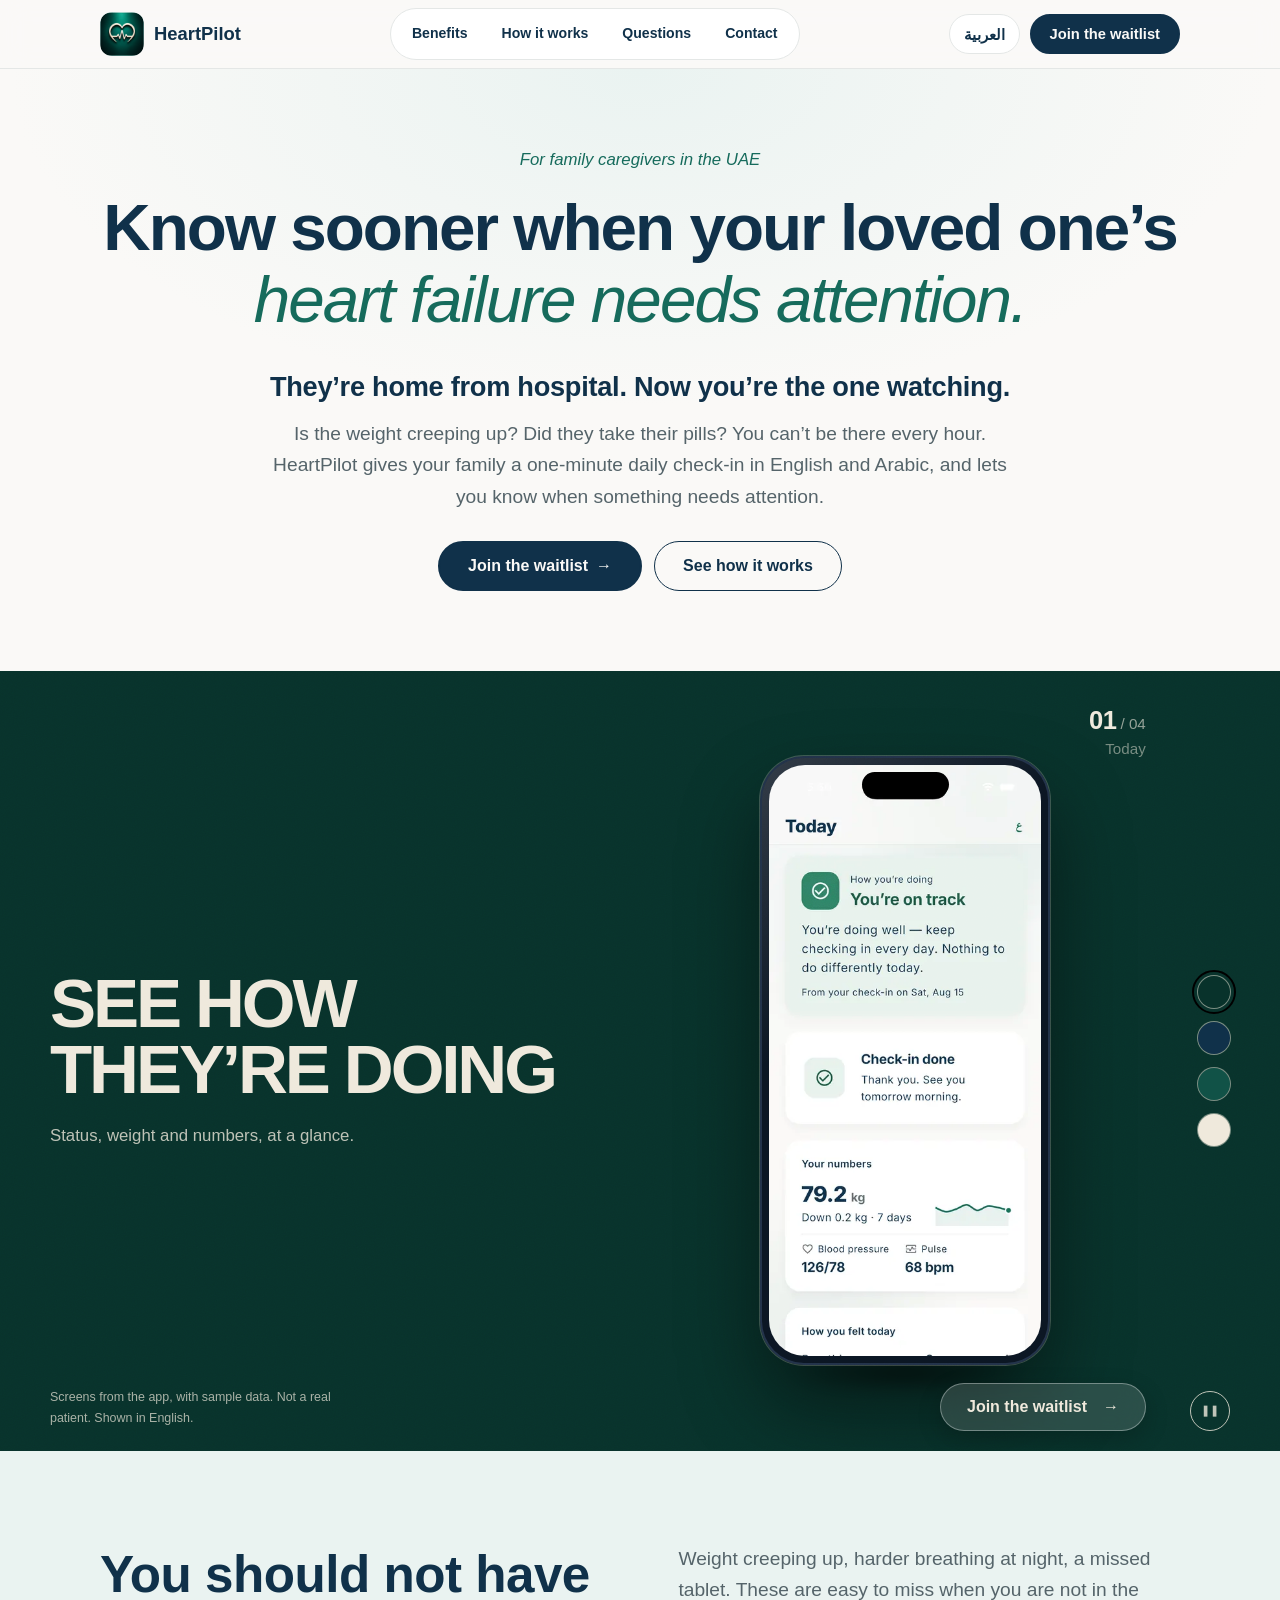
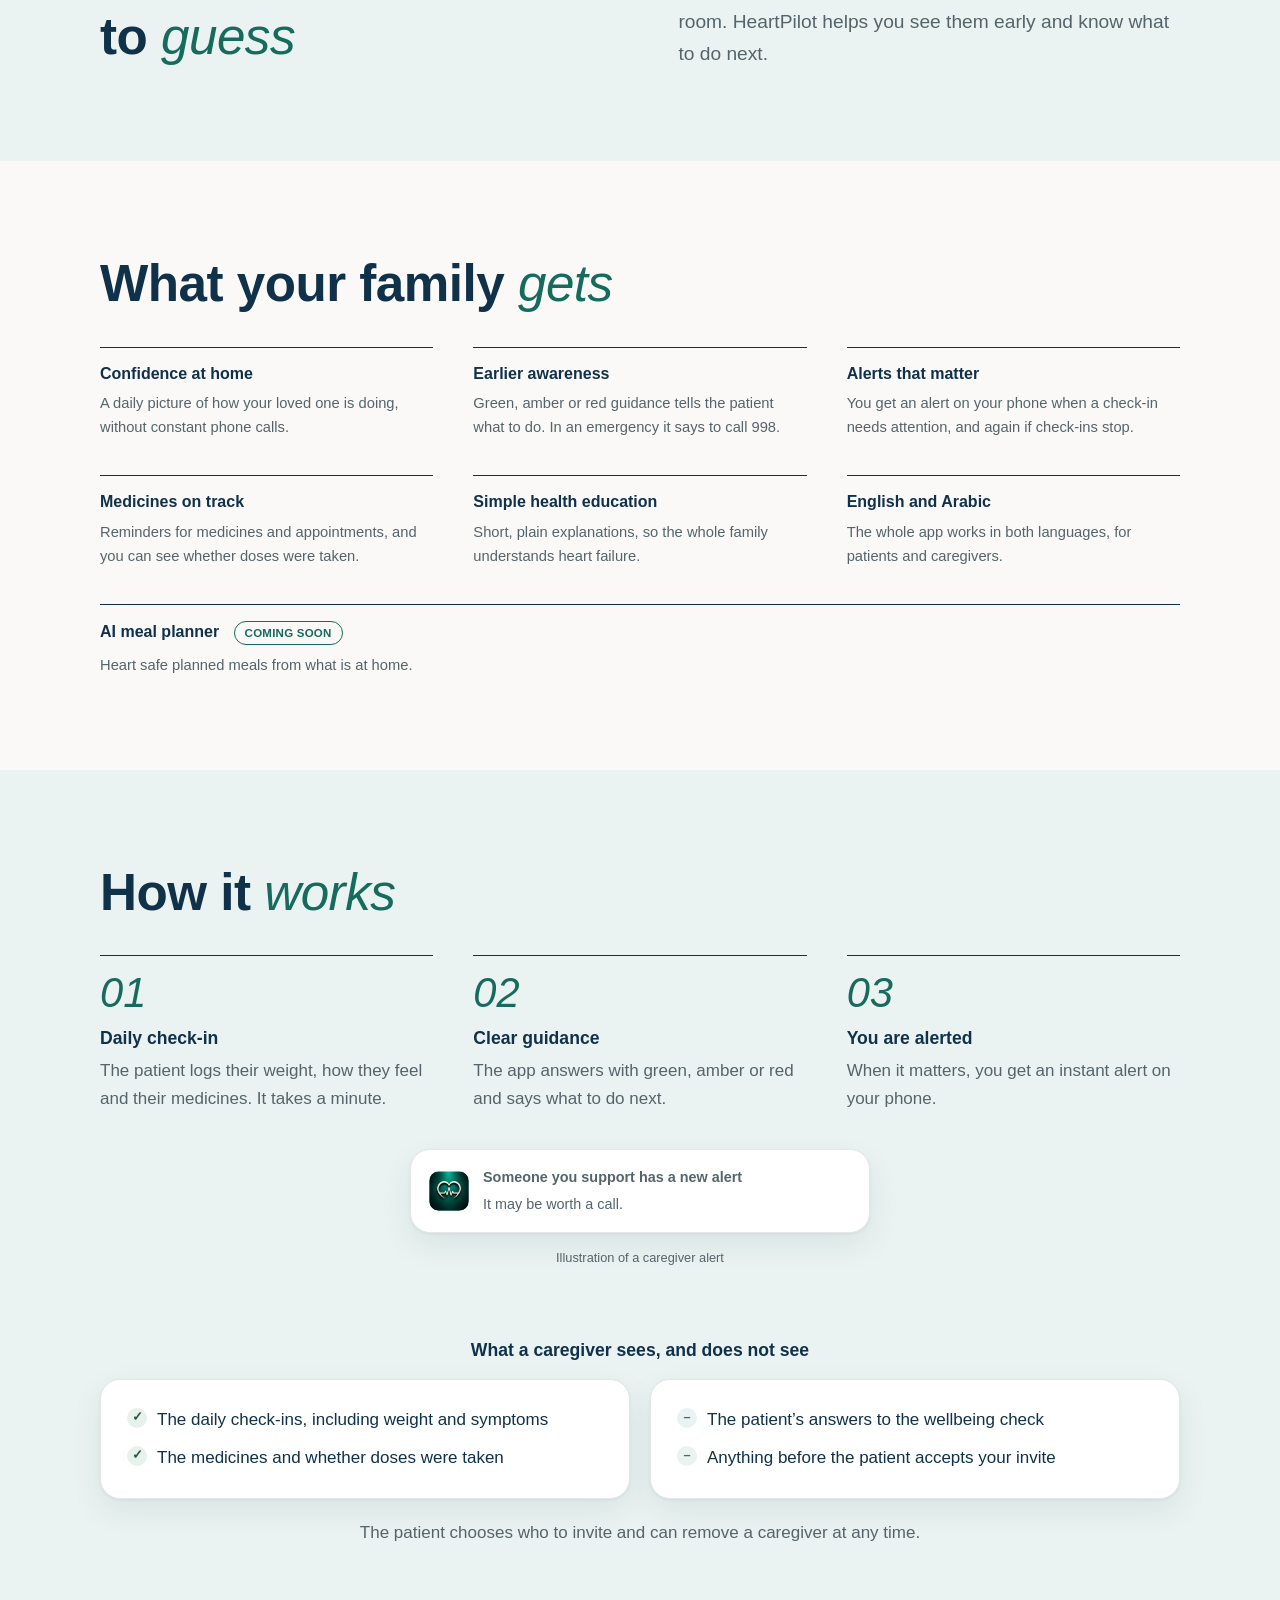
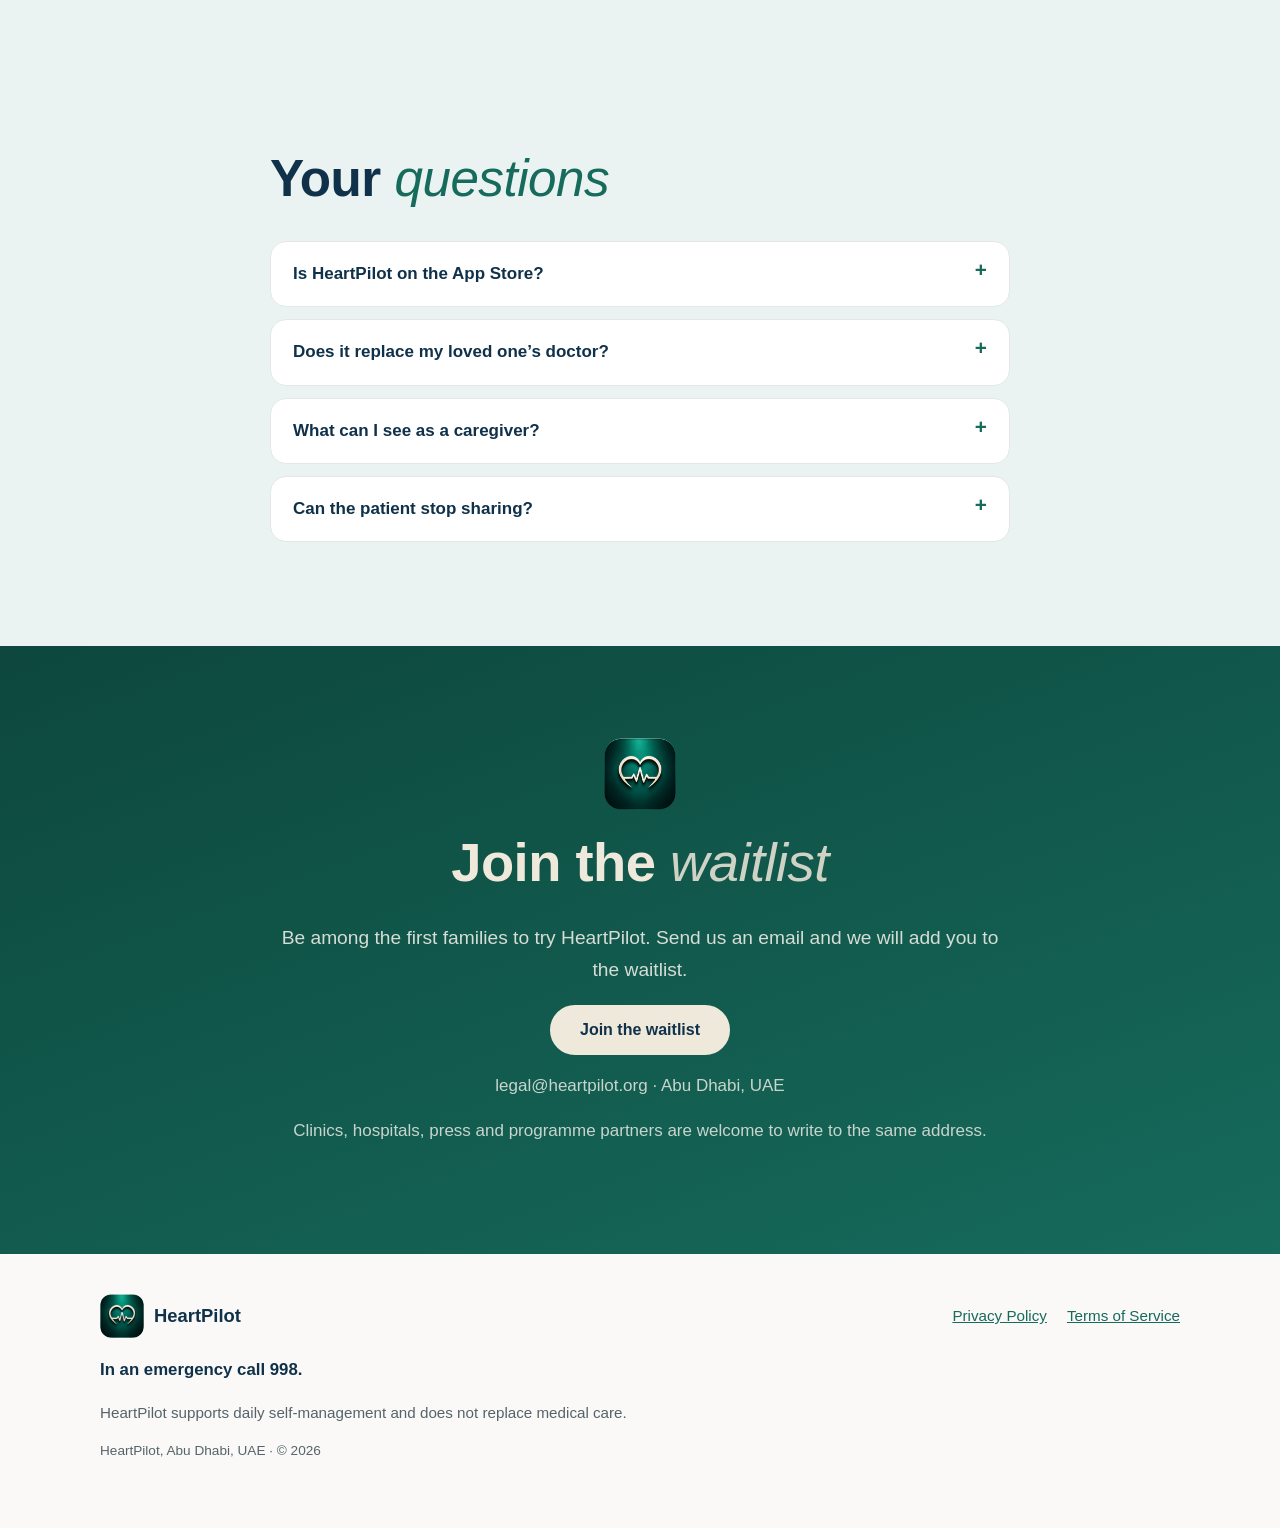
==== commit 53972e29: "landing: add AI meal planner to features" ====
--- a/index.html
+++ b/index.html
@@ -62,7 +62,7 @@
 </div></section>
 <section id="benefits"><div class="wrap">
 <div class="sec-head"><h2><span data-l="en">What your family <em>gets</em></span><span data-l="ar" lang="ar">ماذا <em>تحصل عائلتك</em></span></h2></div>
-<ul class="grid"><li class="col"><h3><span data-l="en">Confidence at home</span><span data-l="ar" lang="ar">ثقة في البيت</span></h3><p><span data-l="en">A daily picture of how your loved one is doing, without constant phone calls.</span><span data-l="ar" lang="ar">صورة يومية عن حال مريضك، من دون اتصالات متكررة.</span></p></li><li class="col"><h3><span data-l="en">Earlier awareness</span><span data-l="ar" lang="ar">انتباه أبكر</span></h3><p><span data-l="en">Green, amber or red guidance tells the patient what to do. In an emergency it says to call 998.</span><span data-l="ar" lang="ar">إرشاد بالأخضر أو البرتقالي أو الأحمر يخبر المريض بما يفعله. وفي الطوارئ يطلب الاتصال بالرقم 998.</span></p></li><li class="col"><h3><span data-l="en">Alerts that matter</span><span data-l="ar" lang="ar">تنبيهات عند الحاجة</span></h3><p><span data-l="en">You get an alert on your phone when a check-in needs attention, and again if check-ins stop.</span><span data-l="ar" lang="ar">يصلك تنبيه على هاتفك عندما يحتاج تسجيل إلى انتباه، وعندما تتوقف التسجيلات.</span></p></li><li class="col"><h3><span data-l="en">Medicines on track</span><span data-l="ar" lang="ar">الأدوية في موعدها</span></h3><p><span data-l="en">Reminders for medicines and appointments, and you can see whether doses were taken.</span><span data-l="ar" lang="ar">تذكيرات بالأدوية والمواعيد، وترى هل أُخذت الجرعات.</span></p></li><li class="col"><h3><span data-l="en">Simple health education</span><span data-l="ar" lang="ar">تثقيف صحي مبسّط</span></h3><p><span data-l="en">Short, plain explanations, so the whole family understands heart failure.</span><span data-l="ar" lang="ar">شروحات قصيرة وواضحة ليفهم الجميع قصور القلب.</span></p></li><li class="col"><h3><span data-l="en">English and Arabic</span><span data-l="ar" lang="ar">العربية والإنجليزية</span></h3><p><span data-l="en">The whole app works in both languages, for patients and caregivers.</span><span data-l="ar" lang="ar">التطبيق كله بلغتين، للمرضى ولأفراد العائلة.</span></p></li></ul></div></section>
+<ul class="grid"><li class="col"><h3><span data-l="en">Confidence at home</span><span data-l="ar" lang="ar">ثقة في البيت</span></h3><p><span data-l="en">A daily picture of how your loved one is doing, without constant phone calls.</span><span data-l="ar" lang="ar">صورة يومية عن حال مريضك، من دون اتصالات متكررة.</span></p></li><li class="col"><h3><span data-l="en">Earlier awareness</span><span data-l="ar" lang="ar">انتباه أبكر</span></h3><p><span data-l="en">Green, amber or red guidance tells the patient what to do. In an emergency it says to call 998.</span><span data-l="ar" lang="ar">إرشاد بالأخضر أو البرتقالي أو الأحمر يخبر المريض بما يفعله. وفي الطوارئ يطلب الاتصال بالرقم 998.</span></p></li><li class="col"><h3><span data-l="en">Alerts that matter</span><span data-l="ar" lang="ar">تنبيهات عند الحاجة</span></h3><p><span data-l="en">You get an alert on your phone when a check-in needs attention, and again if check-ins stop.</span><span data-l="ar" lang="ar">يصلك تنبيه على هاتفك عندما يحتاج تسجيل إلى انتباه، وعندما تتوقف التسجيلات.</span></p></li><li class="col"><h3><span data-l="en">Medicines on track</span><span data-l="ar" lang="ar">الأدوية في موعدها</span></h3><p><span data-l="en">Reminders for medicines and appointments, and you can see whether doses were taken.</span><span data-l="ar" lang="ar">تذكيرات بالأدوية والمواعيد، وترى هل أُخذت الجرعات.</span></p></li><li class="col"><h3><span data-l="en">Simple health education</span><span data-l="ar" lang="ar">تثقيف صحي مبسّط</span></h3><p><span data-l="en">Short, plain explanations, so the whole family understands heart failure.</span><span data-l="ar" lang="ar">شروحات قصيرة وواضحة ليفهم الجميع قصور القلب.</span></p></li><li class="col"><h3><span data-l="en">English and Arabic</span><span data-l="ar" lang="ar">العربية والإنجليزية</span></h3><p><span data-l="en">The whole app works in both languages, for patients and caregivers.</span><span data-l="ar" lang="ar">التطبيق كله بلغتين، للمرضى ولأفراد العائلة.</span></p></li><li class="col soon"><h3><span data-l="en">AI meal planner</span><span data-l="ar" lang="ar">مخطط وجبات بالذكاء الاصطناعي</span> <span class="soon-tag"><span data-l="en">Coming soon</span><span data-l="ar" lang="ar">قريباً</span></span></h3><p><span data-l="en">Heart safe planned meals from what is at home.</span><span data-l="ar" lang="ar">وجبات مناسبة للقلب، مخططة مما هو متوفر في البيت.</span></p></li></ul></div></section>
 <section class="alt" id="how"><div class="wrap">
 <div class="sec-head"><h2><span data-l="en">How it <em>works</em></span><span data-l="ar" lang="ar">كيف <em>يعمل</em></span></h2></div>
 <ol class="steps">
--- a/assets/css/styles.css
+++ b/assets/css/styles.css
@@ -240,3 +240,7 @@
 @media (prefers-reduced-motion:reduce){#join[open]{animation:none}}
 #join [hidden]{display:none!important}
 .hp-field{position:absolute!important;left:-9999px;width:1px;height:1px;opacity:0}
+/* features grid: the not-yet-built meal planner sits on its own full-width row, clearly tagged */
+.col.soon{grid-column:1/-1}
+.soon-tag{display:inline-block;vertical-align:middle;margin-inline-start:10px;padding:3px 10px;border-radius:999px;border:1px solid var(--teal-text);color:var(--teal-text);font:700 .72rem/1.4 var(--font);letter-spacing:.02em;text-transform:uppercase}
+html[lang=ar] .soon-tag{text-transform:none;letter-spacing:0;font-size:.8rem}
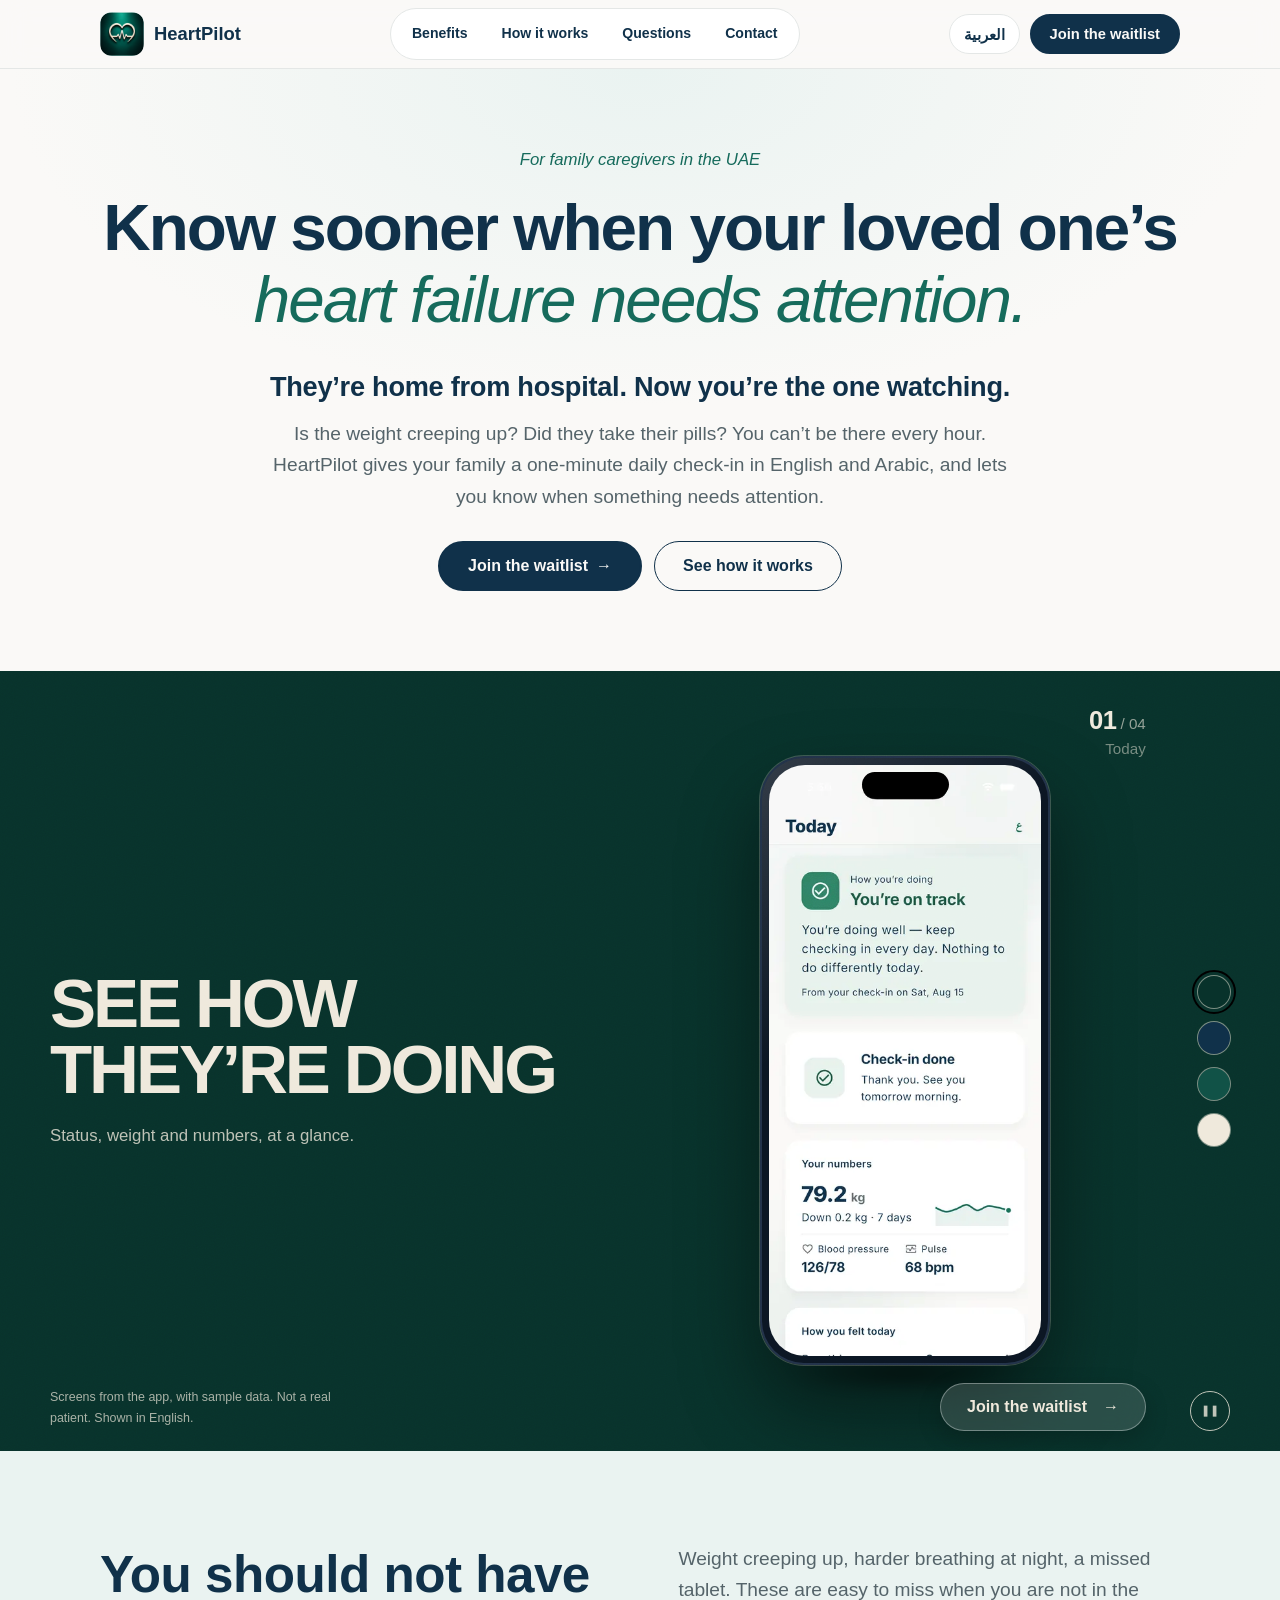
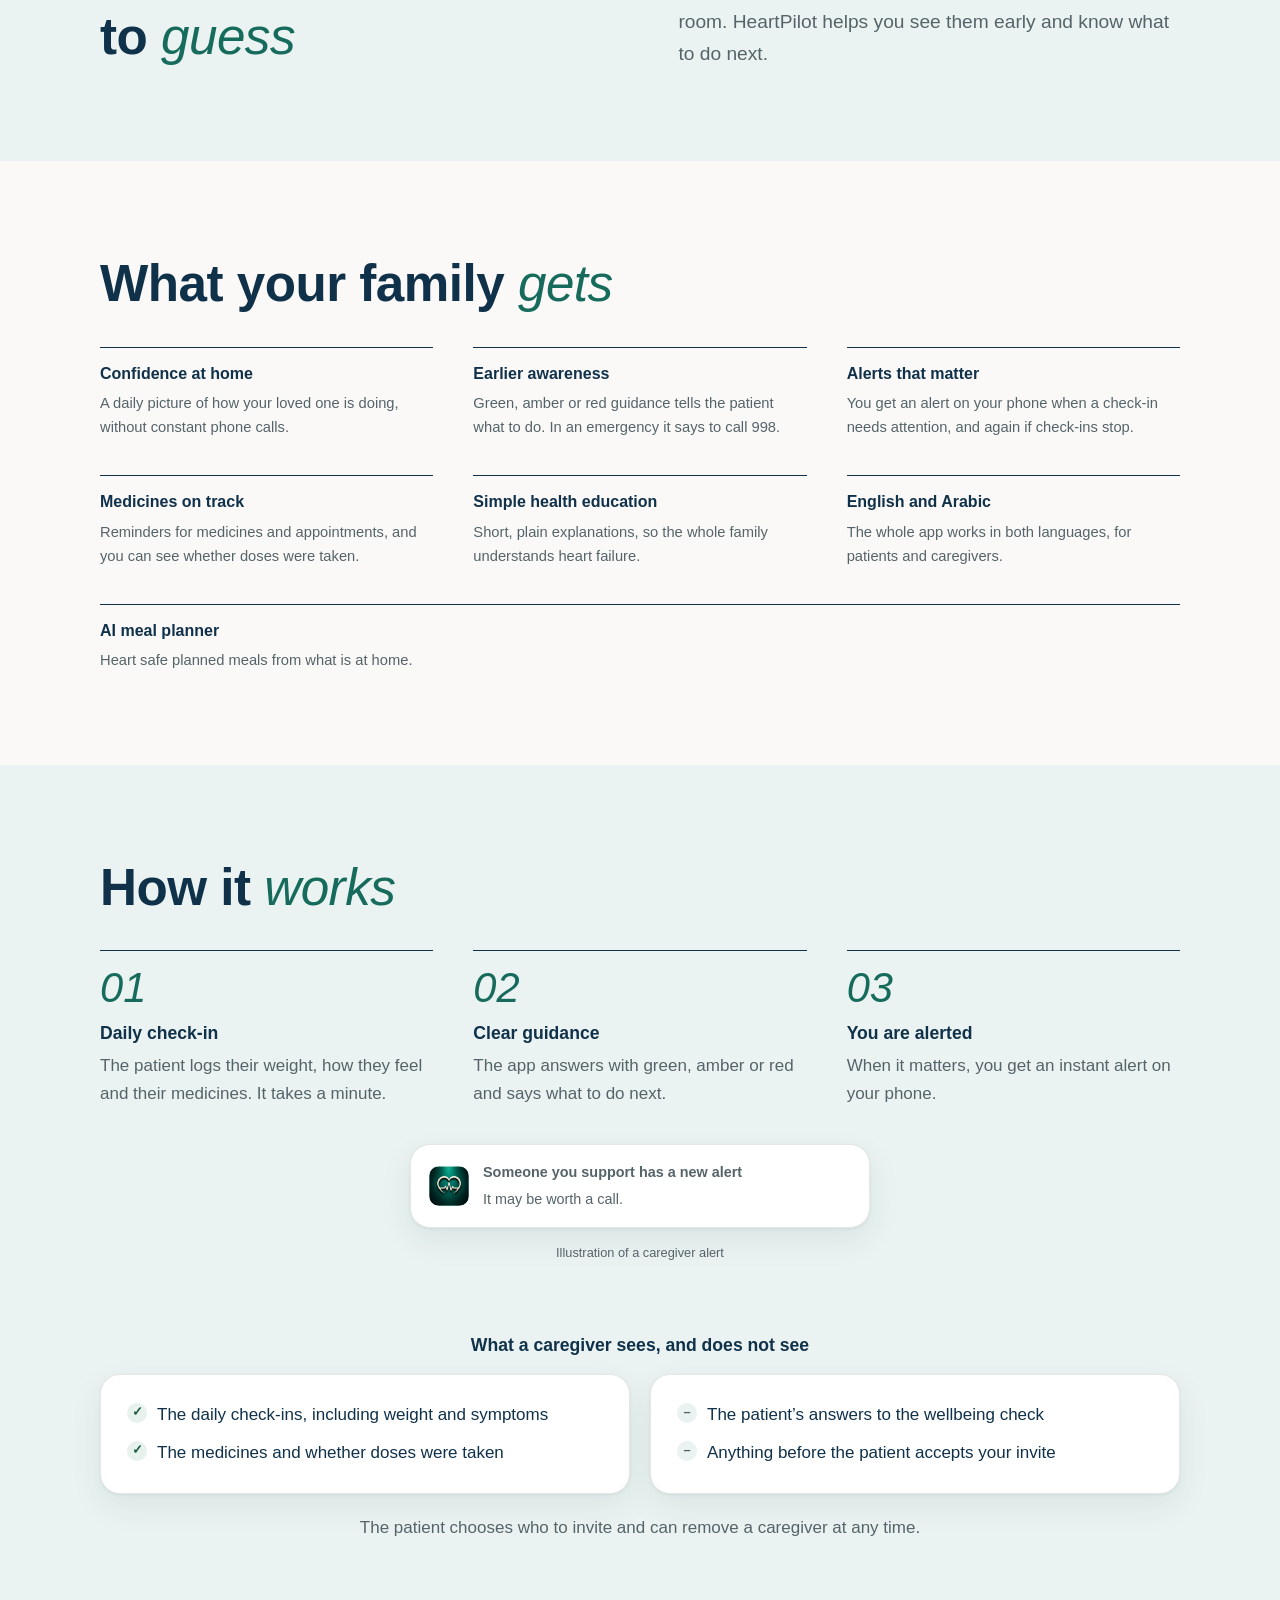
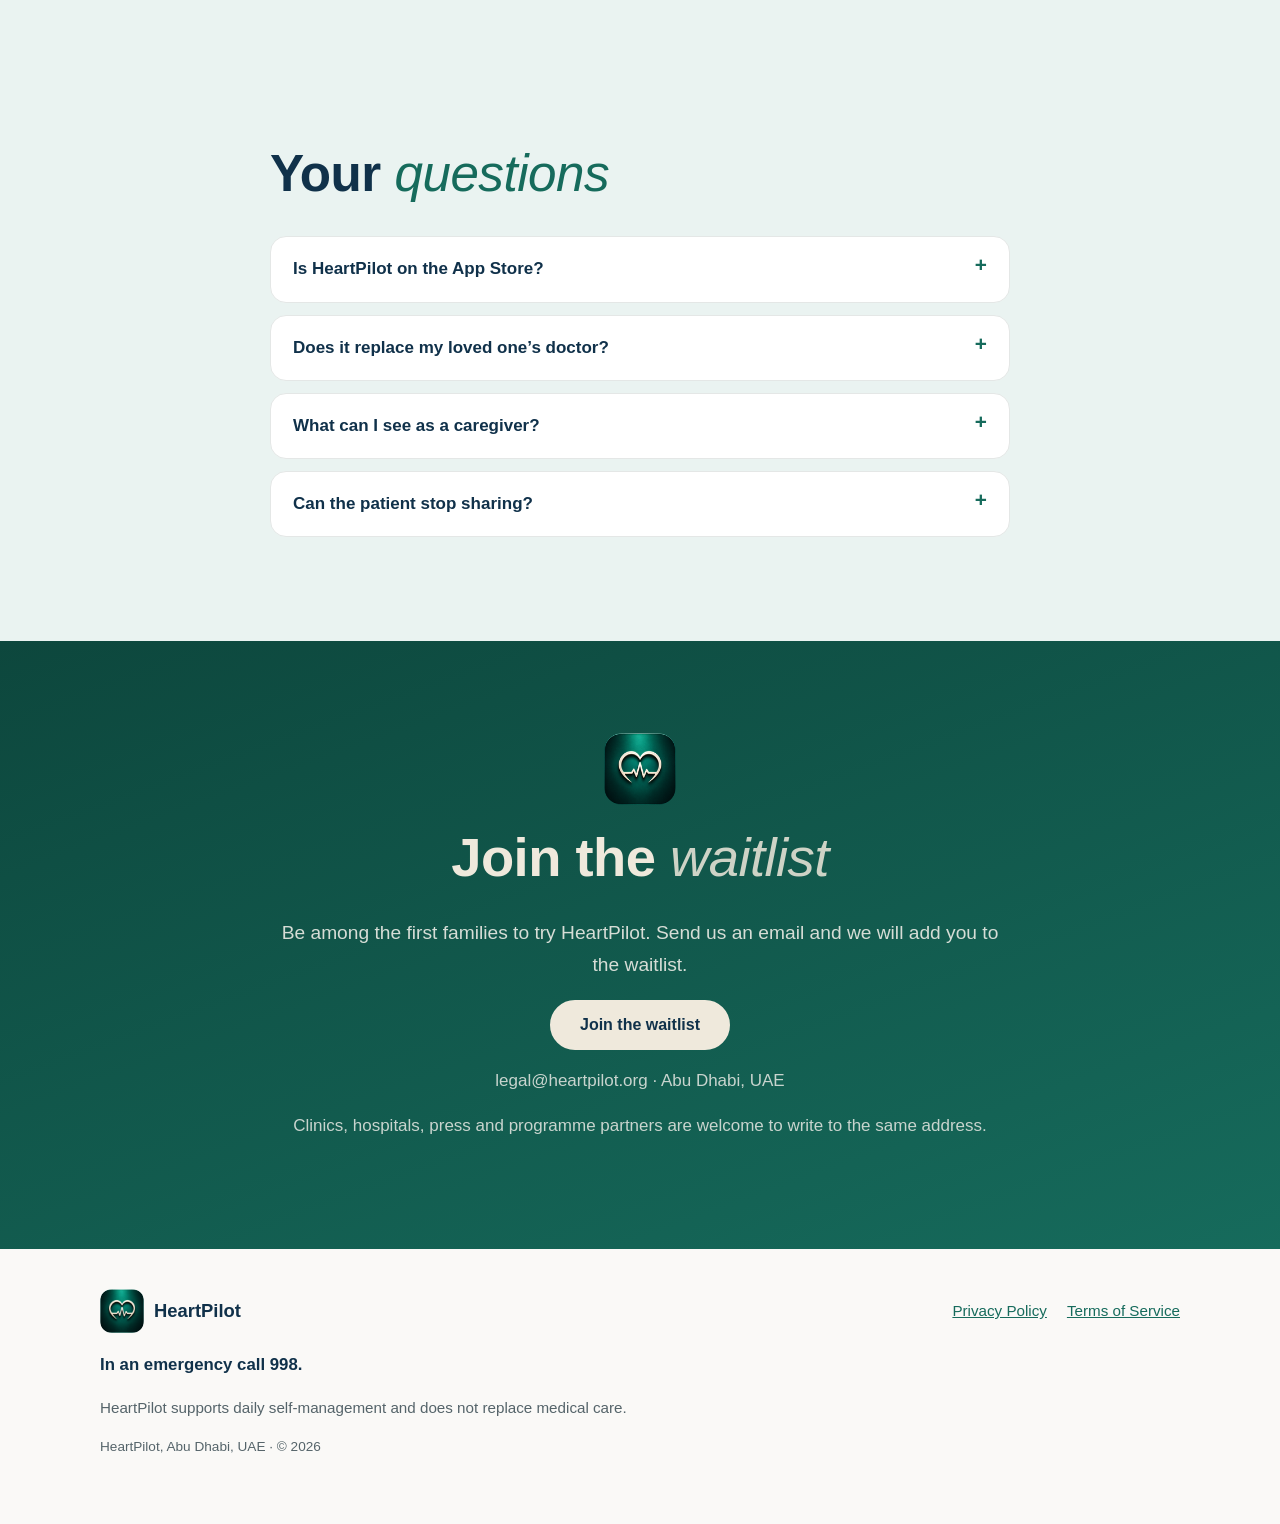
==== commit 2769a781: "landing: remove the Coming soon tag from the AI meal planner card" ====
--- a/index.html
+++ b/index.html
@@ -62,7 +62,7 @@
 </div></section>
 <section id="benefits"><div class="wrap">
 <div class="sec-head"><h2><span data-l="en">What your family <em>gets</em></span><span data-l="ar" lang="ar">ماذا <em>تحصل عائلتك</em></span></h2></div>
-<ul class="grid"><li class="col"><h3><span data-l="en">Confidence at home</span><span data-l="ar" lang="ar">ثقة في البيت</span></h3><p><span data-l="en">A daily picture of how your loved one is doing, without constant phone calls.</span><span data-l="ar" lang="ar">صورة يومية عن حال مريضك، من دون اتصالات متكررة.</span></p></li><li class="col"><h3><span data-l="en">Earlier awareness</span><span data-l="ar" lang="ar">انتباه أبكر</span></h3><p><span data-l="en">Green, amber or red guidance tells the patient what to do. In an emergency it says to call 998.</span><span data-l="ar" lang="ar">إرشاد بالأخضر أو البرتقالي أو الأحمر يخبر المريض بما يفعله. وفي الطوارئ يطلب الاتصال بالرقم 998.</span></p></li><li class="col"><h3><span data-l="en">Alerts that matter</span><span data-l="ar" lang="ar">تنبيهات عند الحاجة</span></h3><p><span data-l="en">You get an alert on your phone when a check-in needs attention, and again if check-ins stop.</span><span data-l="ar" lang="ar">يصلك تنبيه على هاتفك عندما يحتاج تسجيل إلى انتباه، وعندما تتوقف التسجيلات.</span></p></li><li class="col"><h3><span data-l="en">Medicines on track</span><span data-l="ar" lang="ar">الأدوية في موعدها</span></h3><p><span data-l="en">Reminders for medicines and appointments, and you can see whether doses were taken.</span><span data-l="ar" lang="ar">تذكيرات بالأدوية والمواعيد، وترى هل أُخذت الجرعات.</span></p></li><li class="col"><h3><span data-l="en">Simple health education</span><span data-l="ar" lang="ar">تثقيف صحي مبسّط</span></h3><p><span data-l="en">Short, plain explanations, so the whole family understands heart failure.</span><span data-l="ar" lang="ar">شروحات قصيرة وواضحة ليفهم الجميع قصور القلب.</span></p></li><li class="col"><h3><span data-l="en">English and Arabic</span><span data-l="ar" lang="ar">العربية والإنجليزية</span></h3><p><span data-l="en">The whole app works in both languages, for patients and caregivers.</span><span data-l="ar" lang="ar">التطبيق كله بلغتين، للمرضى ولأفراد العائلة.</span></p></li><li class="col soon"><h3><span data-l="en">AI meal planner</span><span data-l="ar" lang="ar">مخطط وجبات بالذكاء الاصطناعي</span> <span class="soon-tag"><span data-l="en">Coming soon</span><span data-l="ar" lang="ar">قريباً</span></span></h3><p><span data-l="en">Heart safe planned meals from what is at home.</span><span data-l="ar" lang="ar">وجبات مناسبة للقلب، مخططة مما هو متوفر في البيت.</span></p></li></ul></div></section>
+<ul class="grid"><li class="col"><h3><span data-l="en">Confidence at home</span><span data-l="ar" lang="ar">ثقة في البيت</span></h3><p><span data-l="en">A daily picture of how your loved one is doing, without constant phone calls.</span><span data-l="ar" lang="ar">صورة يومية عن حال مريضك، من دون اتصالات متكررة.</span></p></li><li class="col"><h3><span data-l="en">Earlier awareness</span><span data-l="ar" lang="ar">انتباه أبكر</span></h3><p><span data-l="en">Green, amber or red guidance tells the patient what to do. In an emergency it says to call 998.</span><span data-l="ar" lang="ar">إرشاد بالأخضر أو البرتقالي أو الأحمر يخبر المريض بما يفعله. وفي الطوارئ يطلب الاتصال بالرقم 998.</span></p></li><li class="col"><h3><span data-l="en">Alerts that matter</span><span data-l="ar" lang="ar">تنبيهات عند الحاجة</span></h3><p><span data-l="en">You get an alert on your phone when a check-in needs attention, and again if check-ins stop.</span><span data-l="ar" lang="ar">يصلك تنبيه على هاتفك عندما يحتاج تسجيل إلى انتباه، وعندما تتوقف التسجيلات.</span></p></li><li class="col"><h3><span data-l="en">Medicines on track</span><span data-l="ar" lang="ar">الأدوية في موعدها</span></h3><p><span data-l="en">Reminders for medicines and appointments, and you can see whether doses were taken.</span><span data-l="ar" lang="ar">تذكيرات بالأدوية والمواعيد، وترى هل أُخذت الجرعات.</span></p></li><li class="col"><h3><span data-l="en">Simple health education</span><span data-l="ar" lang="ar">تثقيف صحي مبسّط</span></h3><p><span data-l="en">Short, plain explanations, so the whole family understands heart failure.</span><span data-l="ar" lang="ar">شروحات قصيرة وواضحة ليفهم الجميع قصور القلب.</span></p></li><li class="col"><h3><span data-l="en">English and Arabic</span><span data-l="ar" lang="ar">العربية والإنجليزية</span></h3><p><span data-l="en">The whole app works in both languages, for patients and caregivers.</span><span data-l="ar" lang="ar">التطبيق كله بلغتين، للمرضى ولأفراد العائلة.</span></p></li><li class="col soon"><h3><span data-l="en">AI meal planner</span><span data-l="ar" lang="ar">مخطط وجبات بالذكاء الاصطناعي</span></h3><p><span data-l="en">Heart safe planned meals from what is at home.</span><span data-l="ar" lang="ar">وجبات مناسبة للقلب، مخططة مما هو متوفر في البيت.</span></p></li></ul></div></section>
 <section class="alt" id="how"><div class="wrap">
 <div class="sec-head"><h2><span data-l="en">How it <em>works</em></span><span data-l="ar" lang="ar">كيف <em>يعمل</em></span></h2></div>
 <ol class="steps">
--- a/assets/css/styles.css
+++ b/assets/css/styles.css
@@ -240,7 +240,5 @@
 @media (prefers-reduced-motion:reduce){#join[open]{animation:none}}
 #join [hidden]{display:none!important}
 .hp-field{position:absolute!important;left:-9999px;width:1px;height:1px;opacity:0}
-/* features grid: the not-yet-built meal planner sits on its own full-width row, clearly tagged */
+/* features grid: the seventh card sits on its own full-width row so the grid stays balanced */
 .col.soon{grid-column:1/-1}
-.soon-tag{display:inline-block;vertical-align:middle;margin-inline-start:10px;padding:3px 10px;border-radius:999px;border:1px solid var(--teal-text);color:var(--teal-text);font:700 .72rem/1.4 var(--font);letter-spacing:.02em;text-transform:uppercase}
-html[lang=ar] .soon-tag{text-transform:none;letter-spacing:0;font-size:.8rem}
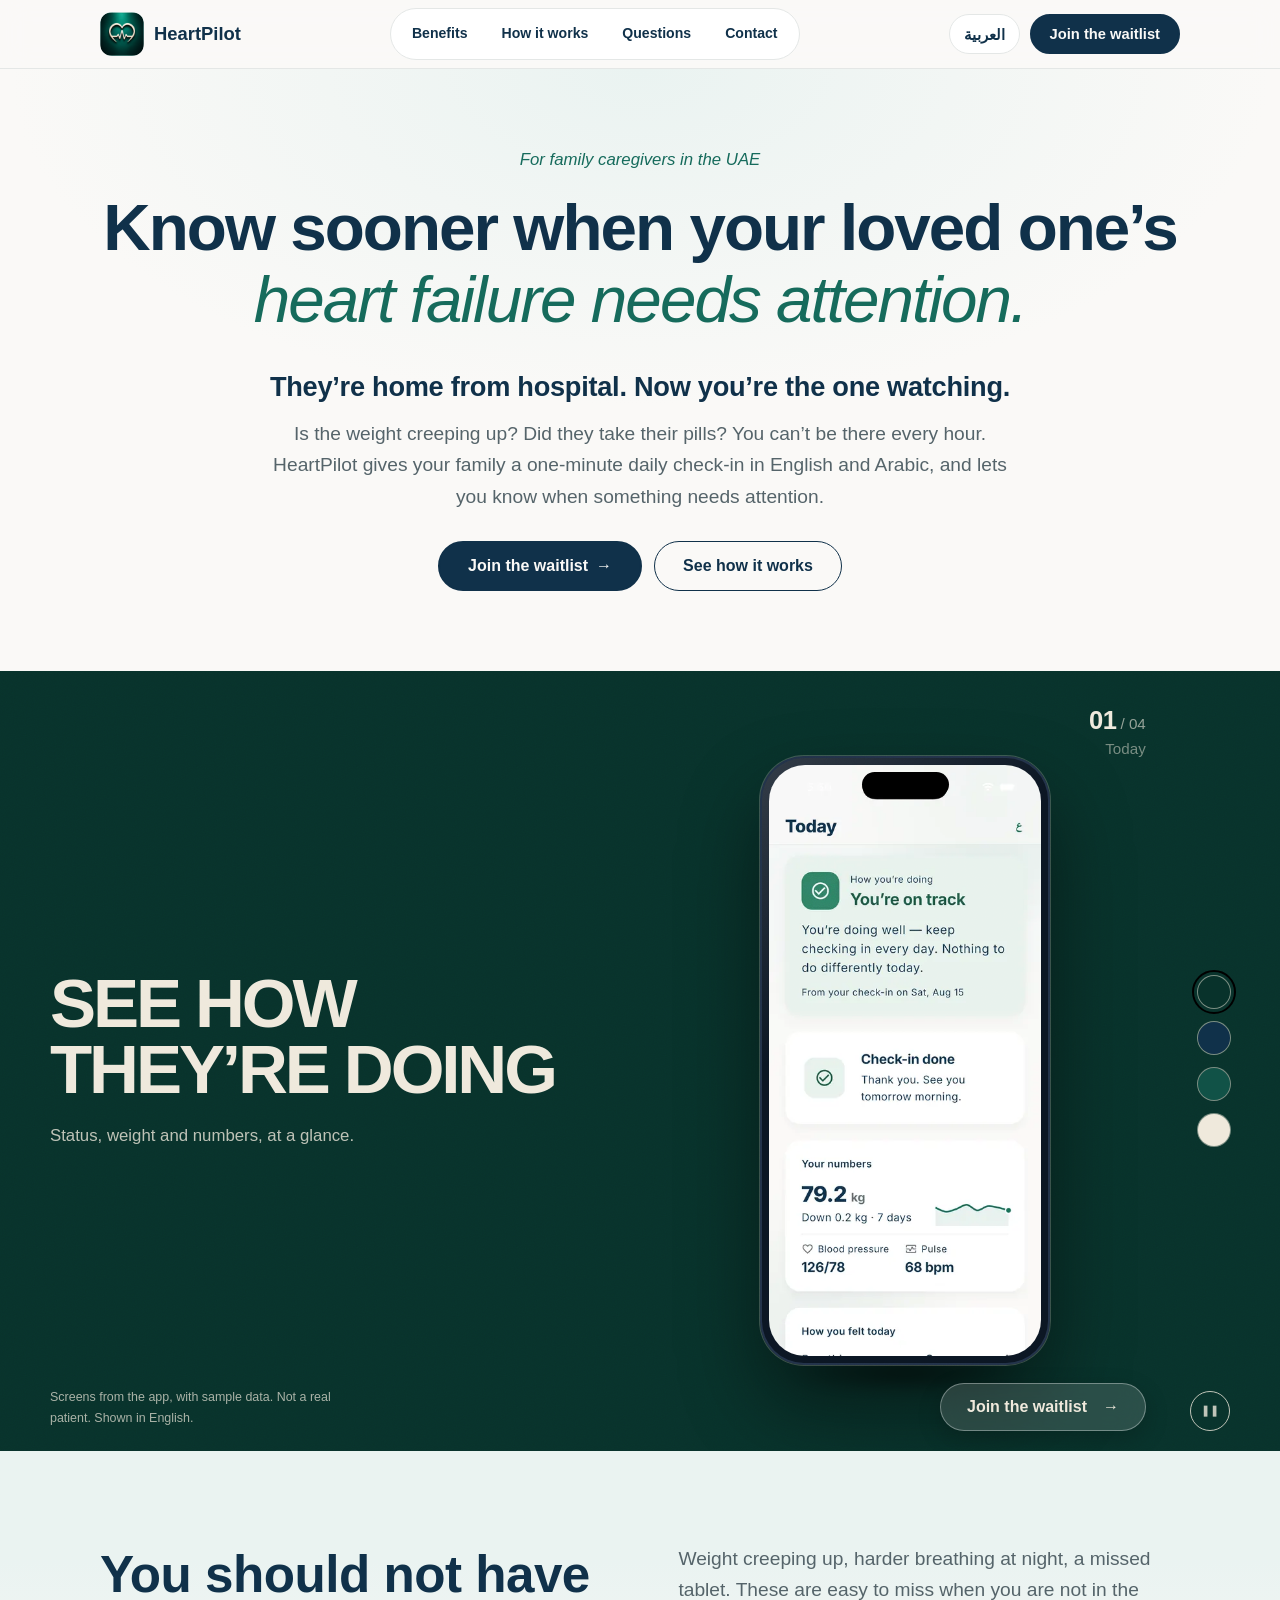
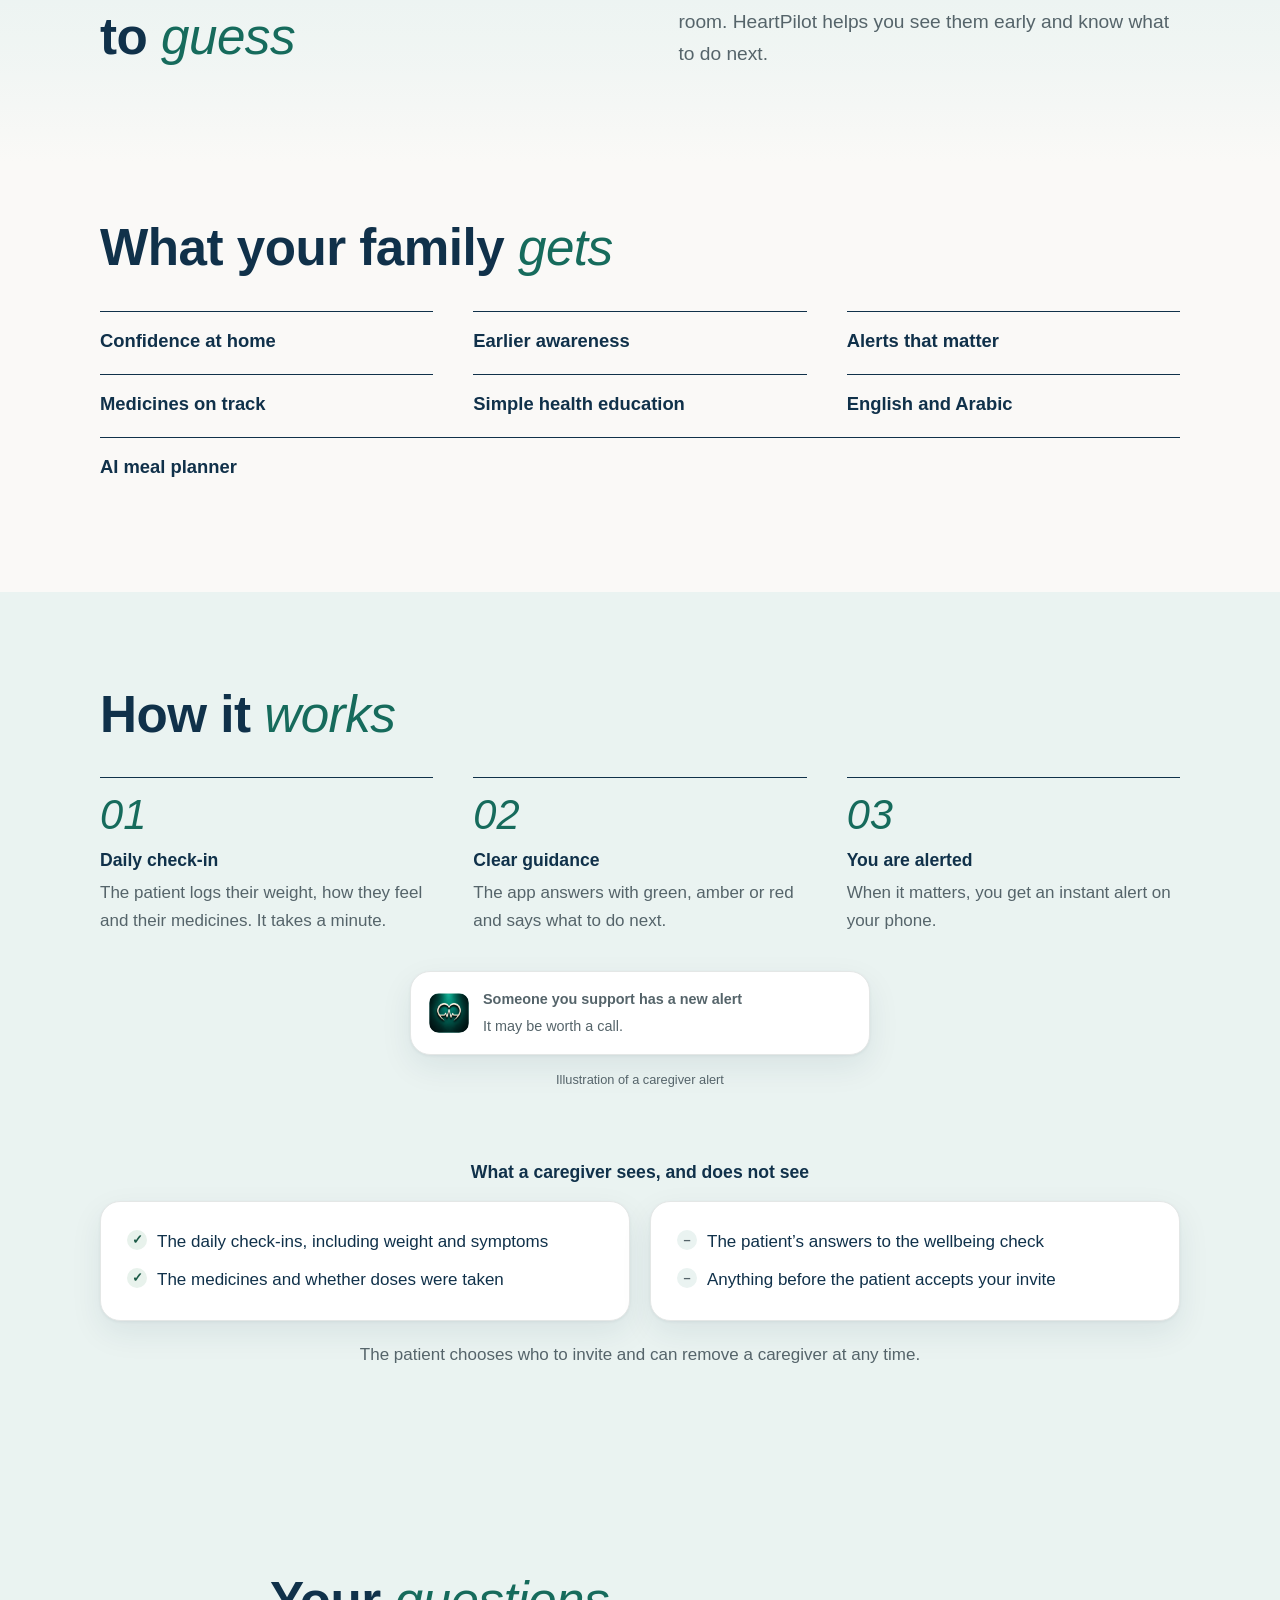
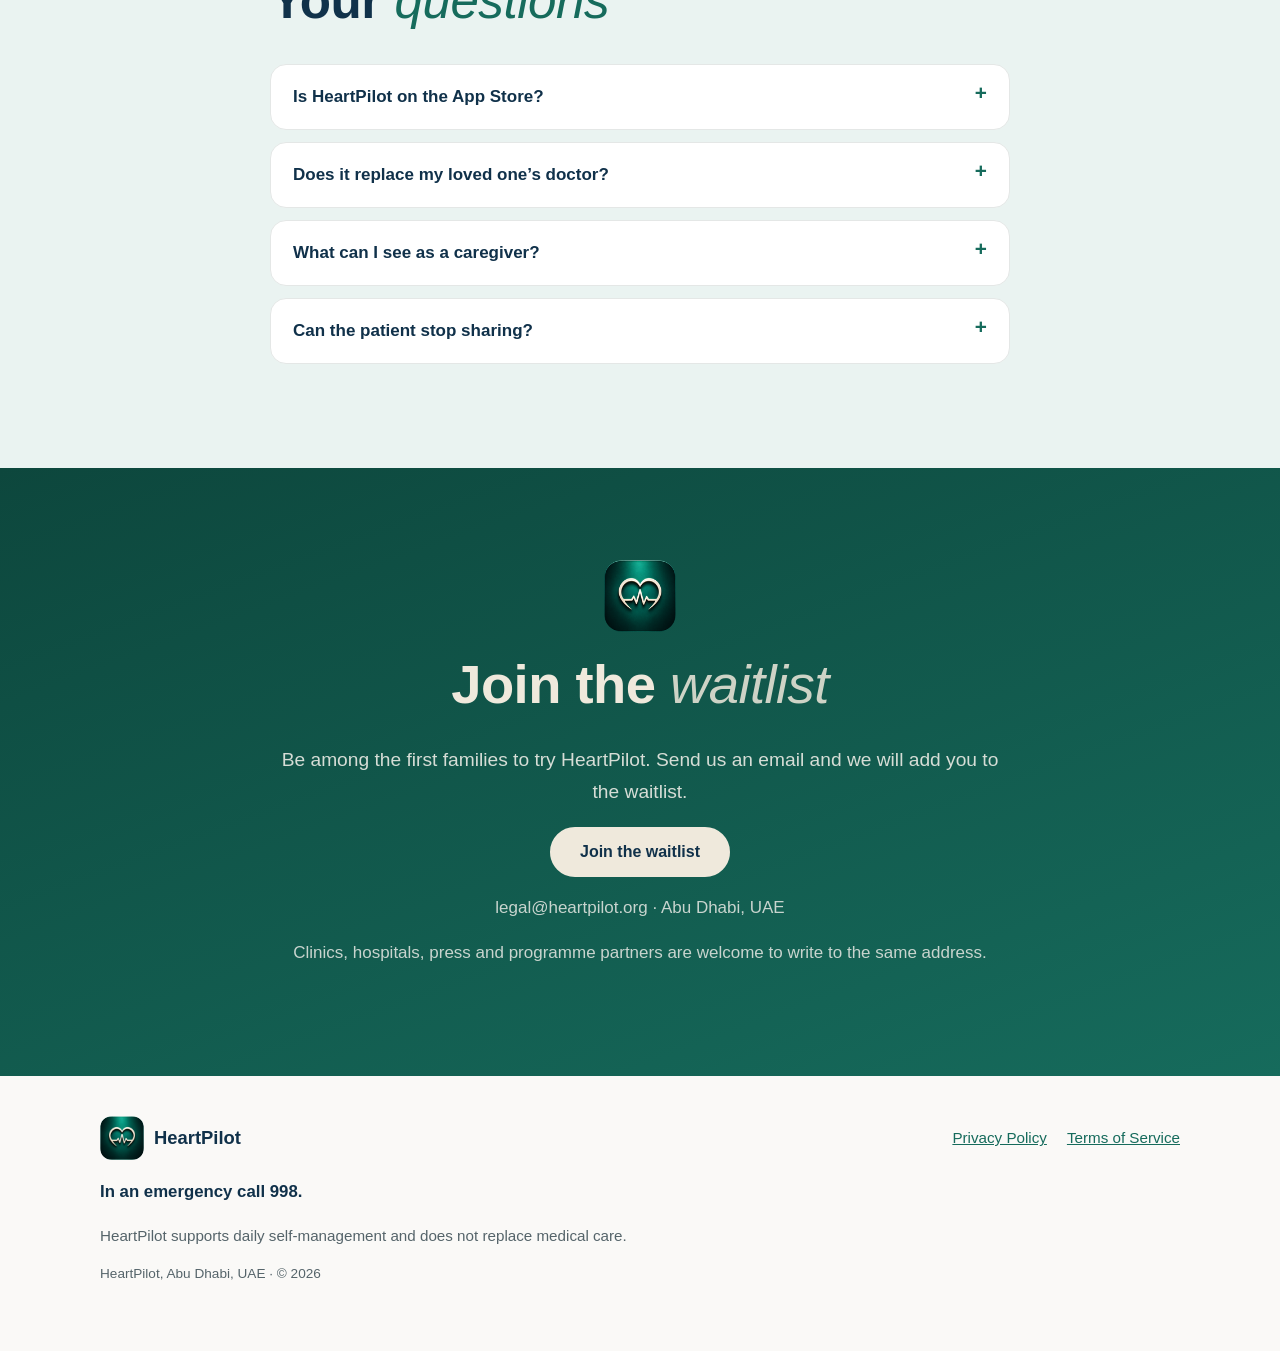
==== commit 7f8d467f: "landing: smoother gradient into the benefits section; benefits show headlines only" ====
--- a/index.html
+++ b/index.html
@@ -56,13 +56,13 @@
 <button type="button" class="pause" id="pause" aria-pressed="false" aria-label="Pause the screens" data-aria-en="Pause the screens" data-aria-ar="إيقاف عرض الشاشات مؤقتاً">❚❚</button>
 </div></div>
 </section>
-<section class="alt"><div class="wrap split">
+<section class="alt fade-down"><div class="wrap split">
 <h2><span data-l="en">You should not have to <em>guess</em></span><span data-l="ar" lang="ar">لا ينبغي أن <em>تظل تخمّن</em></span></h2>
 <p class="lead"><span data-l="en">Weight creeping up, harder breathing at night, a missed tablet. These are easy to miss when you are not in the room. HeartPilot helps you see them early and know what to do next.</span><span data-l="ar" lang="ar">زيادة الوزن شيئاً فشيئاً، وصعوبة التنفس في الليل، وجرعة منسية. أمور يسهل أن تفوتك حين لا تكون بجانب المريض. يساعدك هارت بايلوت على ملاحظتها مبكراً ومعرفة الخطوة التالية.</span></p>
 </div></section>
 <section id="benefits"><div class="wrap">
 <div class="sec-head"><h2><span data-l="en">What your family <em>gets</em></span><span data-l="ar" lang="ar">ماذا <em>تحصل عائلتك</em></span></h2></div>
-<ul class="grid"><li class="col"><h3><span data-l="en">Confidence at home</span><span data-l="ar" lang="ar">ثقة في البيت</span></h3><p><span data-l="en">A daily picture of how your loved one is doing, without constant phone calls.</span><span data-l="ar" lang="ar">صورة يومية عن حال مريضك، من دون اتصالات متكررة.</span></p></li><li class="col"><h3><span data-l="en">Earlier awareness</span><span data-l="ar" lang="ar">انتباه أبكر</span></h3><p><span data-l="en">Green, amber or red guidance tells the patient what to do. In an emergency it says to call 998.</span><span data-l="ar" lang="ar">إرشاد بالأخضر أو البرتقالي أو الأحمر يخبر المريض بما يفعله. وفي الطوارئ يطلب الاتصال بالرقم 998.</span></p></li><li class="col"><h3><span data-l="en">Alerts that matter</span><span data-l="ar" lang="ar">تنبيهات عند الحاجة</span></h3><p><span data-l="en">You get an alert on your phone when a check-in needs attention, and again if check-ins stop.</span><span data-l="ar" lang="ar">يصلك تنبيه على هاتفك عندما يحتاج تسجيل إلى انتباه، وعندما تتوقف التسجيلات.</span></p></li><li class="col"><h3><span data-l="en">Medicines on track</span><span data-l="ar" lang="ar">الأدوية في موعدها</span></h3><p><span data-l="en">Reminders for medicines and appointments, and you can see whether doses were taken.</span><span data-l="ar" lang="ar">تذكيرات بالأدوية والمواعيد، وترى هل أُخذت الجرعات.</span></p></li><li class="col"><h3><span data-l="en">Simple health education</span><span data-l="ar" lang="ar">تثقيف صحي مبسّط</span></h3><p><span data-l="en">Short, plain explanations, so the whole family understands heart failure.</span><span data-l="ar" lang="ar">شروحات قصيرة وواضحة ليفهم الجميع قصور القلب.</span></p></li><li class="col"><h3><span data-l="en">English and Arabic</span><span data-l="ar" lang="ar">العربية والإنجليزية</span></h3><p><span data-l="en">The whole app works in both languages, for patients and caregivers.</span><span data-l="ar" lang="ar">التطبيق كله بلغتين، للمرضى ولأفراد العائلة.</span></p></li><li class="col soon"><h3><span data-l="en">AI meal planner</span><span data-l="ar" lang="ar">مخطط وجبات بالذكاء الاصطناعي</span></h3><p><span data-l="en">Heart safe planned meals from what is at home.</span><span data-l="ar" lang="ar">وجبات مناسبة للقلب، مخططة مما هو متوفر في البيت.</span></p></li></ul></div></section>
+<ul class="grid"><li class="col"><h3><span data-l="en">Confidence at home</span><span data-l="ar" lang="ar">ثقة في البيت</span></h3></li><li class="col"><h3><span data-l="en">Earlier awareness</span><span data-l="ar" lang="ar">انتباه أبكر</span></h3></li><li class="col"><h3><span data-l="en">Alerts that matter</span><span data-l="ar" lang="ar">تنبيهات عند الحاجة</span></h3></li><li class="col"><h3><span data-l="en">Medicines on track</span><span data-l="ar" lang="ar">الأدوية في موعدها</span></h3></li><li class="col"><h3><span data-l="en">Simple health education</span><span data-l="ar" lang="ar">تثقيف صحي مبسّط</span></h3></li><li class="col"><h3><span data-l="en">English and Arabic</span><span data-l="ar" lang="ar">العربية والإنجليزية</span></h3></li><li class="col soon"><h3><span data-l="en">AI meal planner</span><span data-l="ar" lang="ar">مخطط وجبات بالذكاء الاصطناعي</span></h3></li></ul></div></section>
 <section class="alt" id="how"><div class="wrap">
 <div class="sec-head"><h2><span data-l="en">How it <em>works</em></span><span data-l="ar" lang="ar">كيف <em>يعمل</em></span></h2></div>
 <ol class="steps">
--- a/assets/css/styles.css
+++ b/assets/css/styles.css
@@ -242,3 +242,10 @@
 .hp-field{position:absolute!important;left:-9999px;width:1px;height:1px;opacity:0}
 /* features grid: the seventh card sits on its own full-width row so the grid stays balanced */
 .col.soon{grid-column:1/-1}
+/* soft hand-over from the tinted problem band into the page background */
+.fade-down{background:linear-gradient(180deg,var(--alt) 0%,var(--alt) 35%,color-mix(in srgb,var(--alt) 55%,var(--bg)) 70%,var(--bg) 100%)}
+.fade-down+#benefits{padding-top:clamp(28px,5vw,56px)}
+/* benefits: headlines only */
+#benefits .grid{gap:0 40px}
+#benefits .col{padding:18px 0 22px}
+#benefits .col h3{font-size:1.15rem;margin:0}
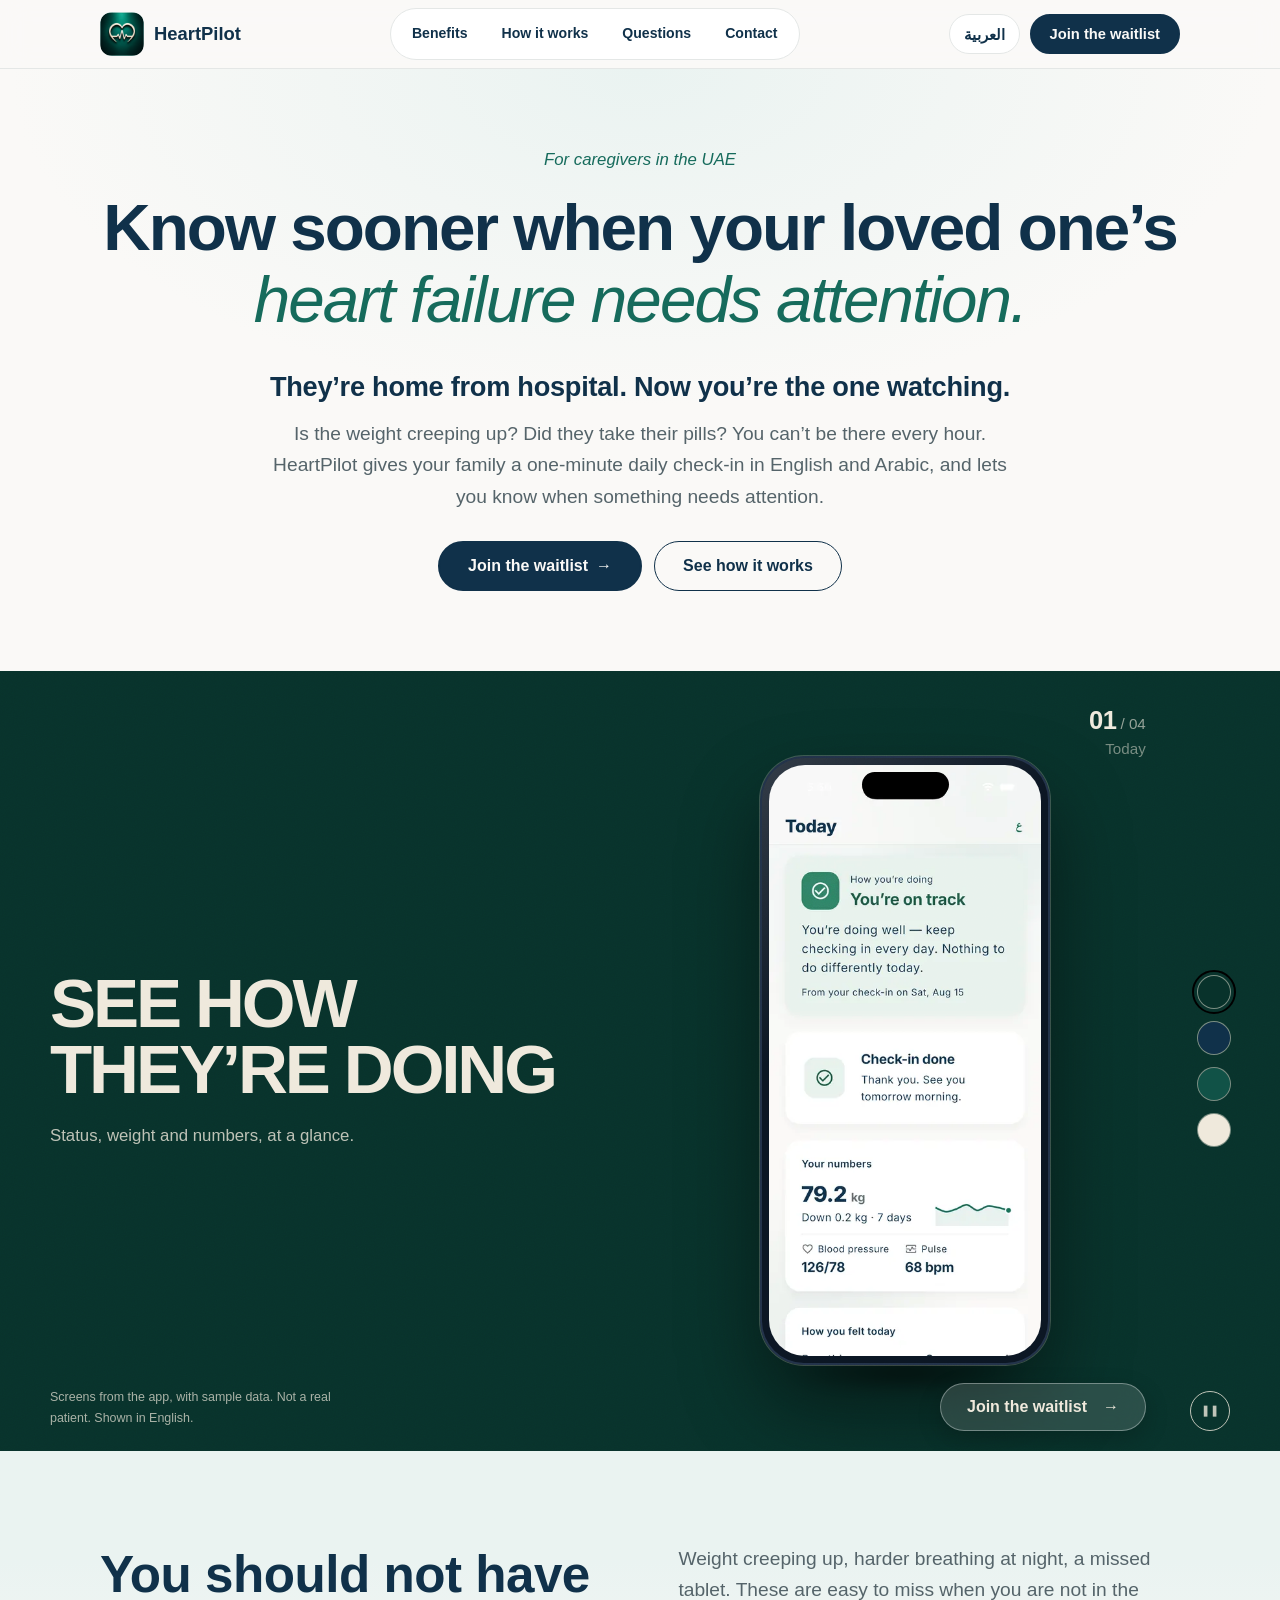
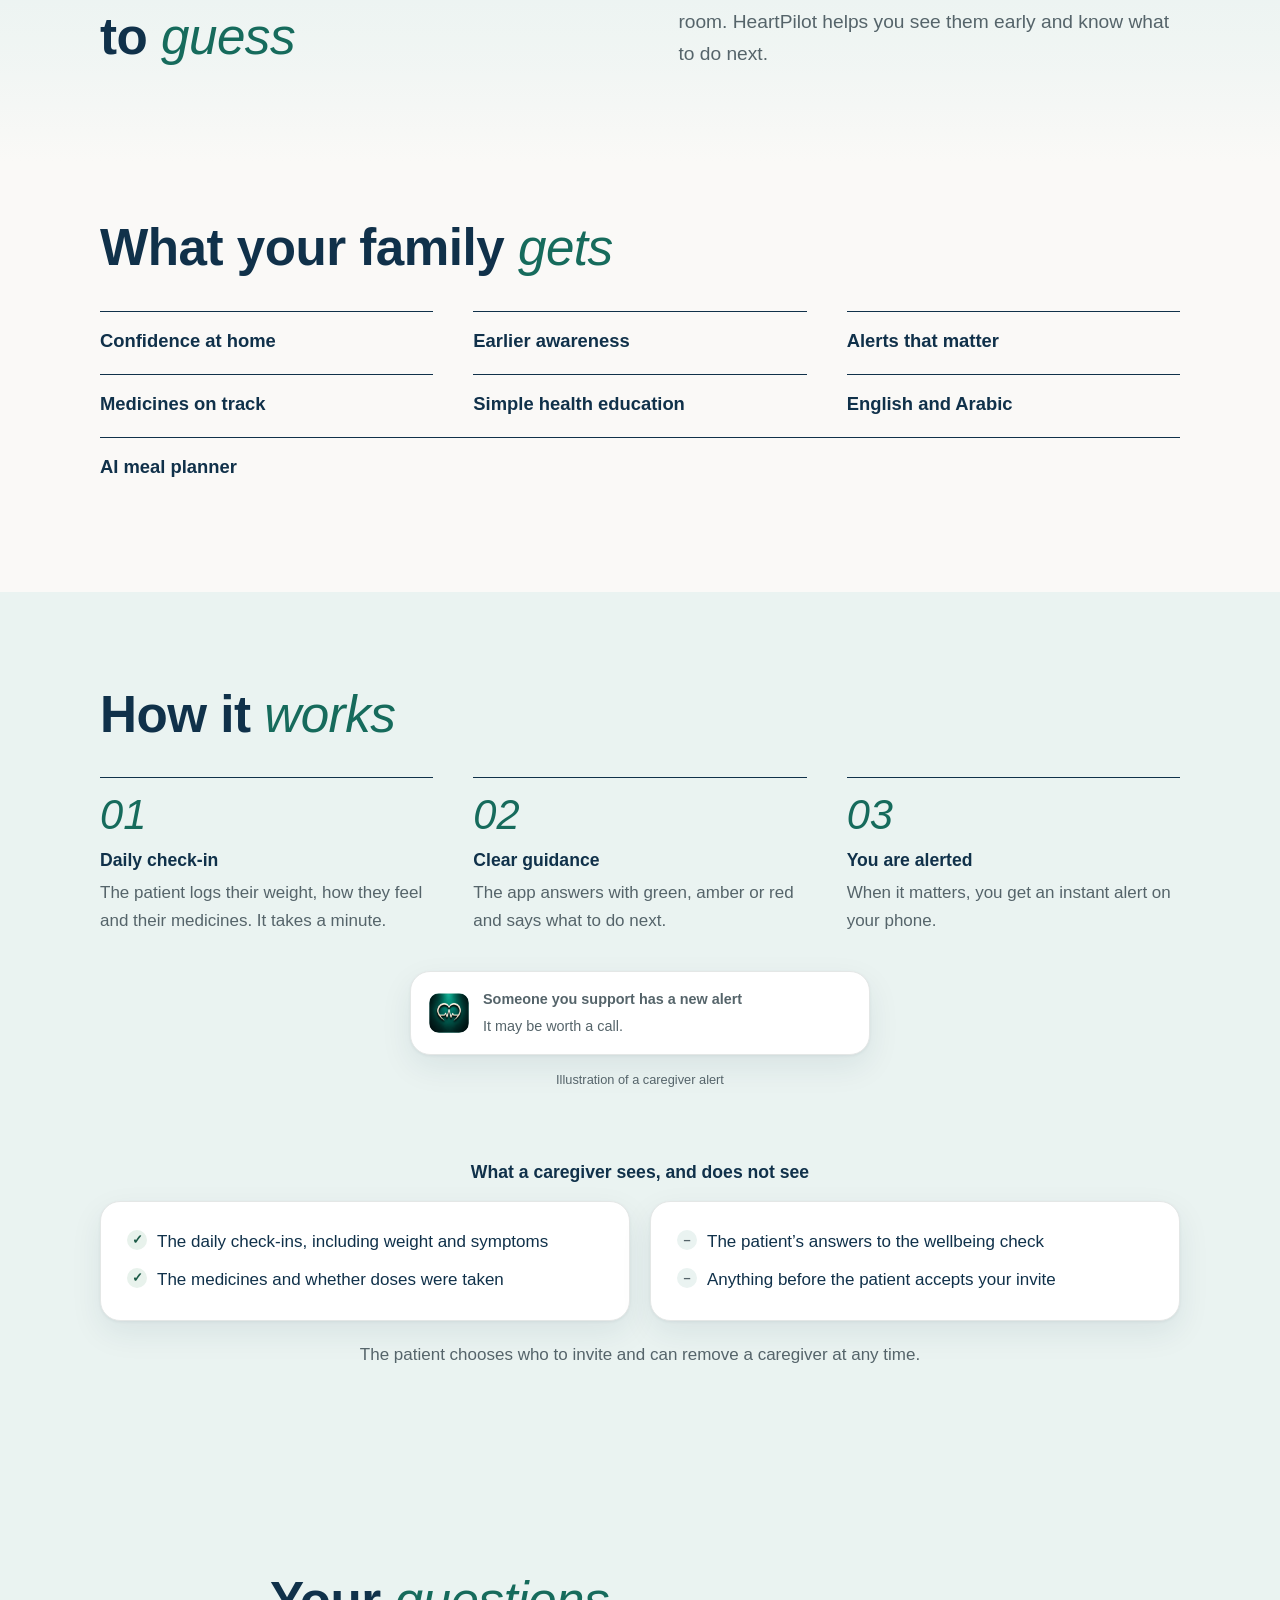
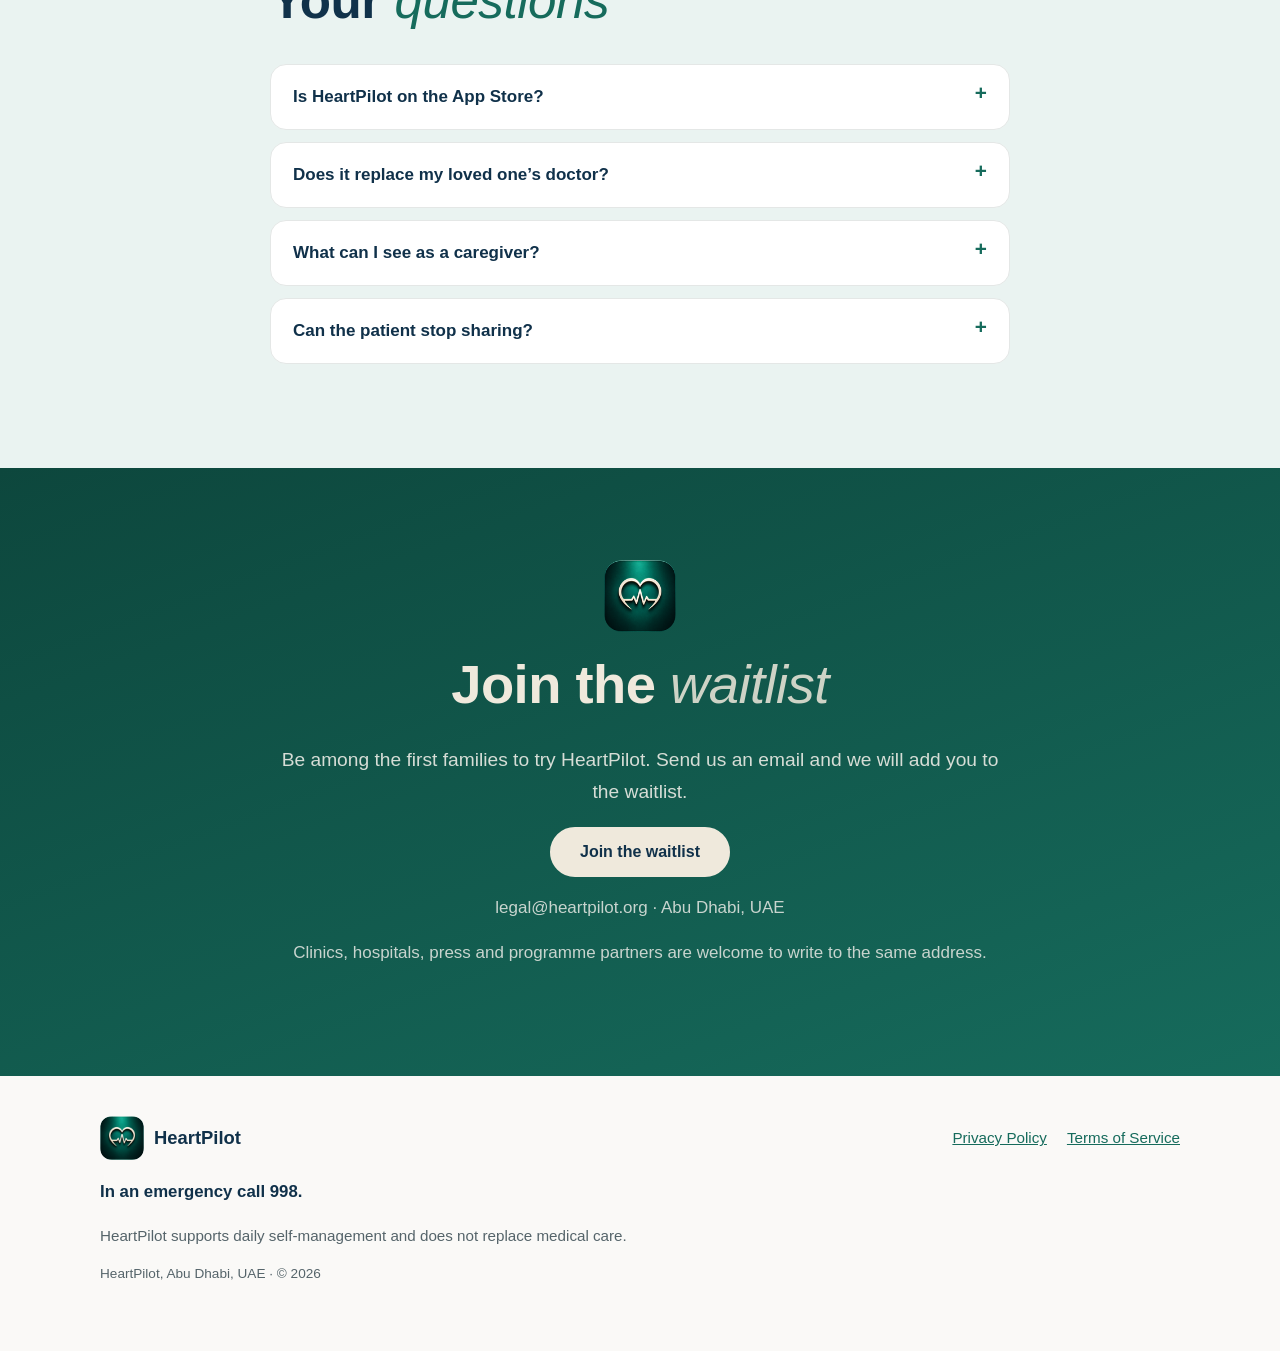
==== commit 61f668ed: "landing: tagline now reads For caregivers in the UAE" ====
--- a/index.html
+++ b/index.html
@@ -40,7 +40,7 @@
 </div></div></header>
 <main id="main">
 <section class="hero"><div class="wrap center">
-<p class="eyebrow tagline"><span data-l="en">For family caregivers in the UAE</span><span data-l="ar" lang="ar">لأفراد العائلة الذين يرعون مرضى قصور القلب في الإمارات</span></p>
+<p class="eyebrow tagline"><span data-l="en">For caregivers in the UAE</span><span data-l="ar" lang="ar">لمقدّمي الرعاية في الإمارات</span></p>
 <h1><span data-l="en">Know sooner when your loved one’s <em>heart failure needs attention.</em></span><span data-l="ar" lang="ar">اعرف مبكراً متى يحتاج مريض قصور القلب في عائلتك <em>إلى انتباه.</em></span></h1>
 <p class="lead lead-hero"><span data-l="en"><strong>They’re home from hospital. Now you’re the one watching.</strong> Is the weight creeping up? Did they take their pills? You can’t be there every hour. HeartPilot gives your family a one-minute daily check-in in English and Arabic, and lets you know when something needs attention.</span><span data-l="ar" lang="ar"><strong>مريضكم عاد إلى البيت، والآن أنتم من يراقب.</strong> هل يزداد الوزن؟ هل أخذ أدويته؟ لا يمكنكم أن تكونوا بجانبه كل ساعة. يقدّم لكم هارت بايلوت فحصاً يومياً من دقيقة بالعربية والإنجليزية، ويُعلمكم عندما يحتاج أمر ما إلى انتباه.</span></p>
 <div class="cta"><a class="btn btn-dark" href="#contact"><span data-l="en">Join the waitlist</span><span data-l="ar" lang="ar">انضم إلى قائمة الانتظار</span><i aria-hidden="true" class="arr">→</i></a><a class="btn btn-ghost" href="#how"><span data-l="en">See how it works</span><span data-l="ar" lang="ar">شاهد كيف يعمل</span></a></div>
